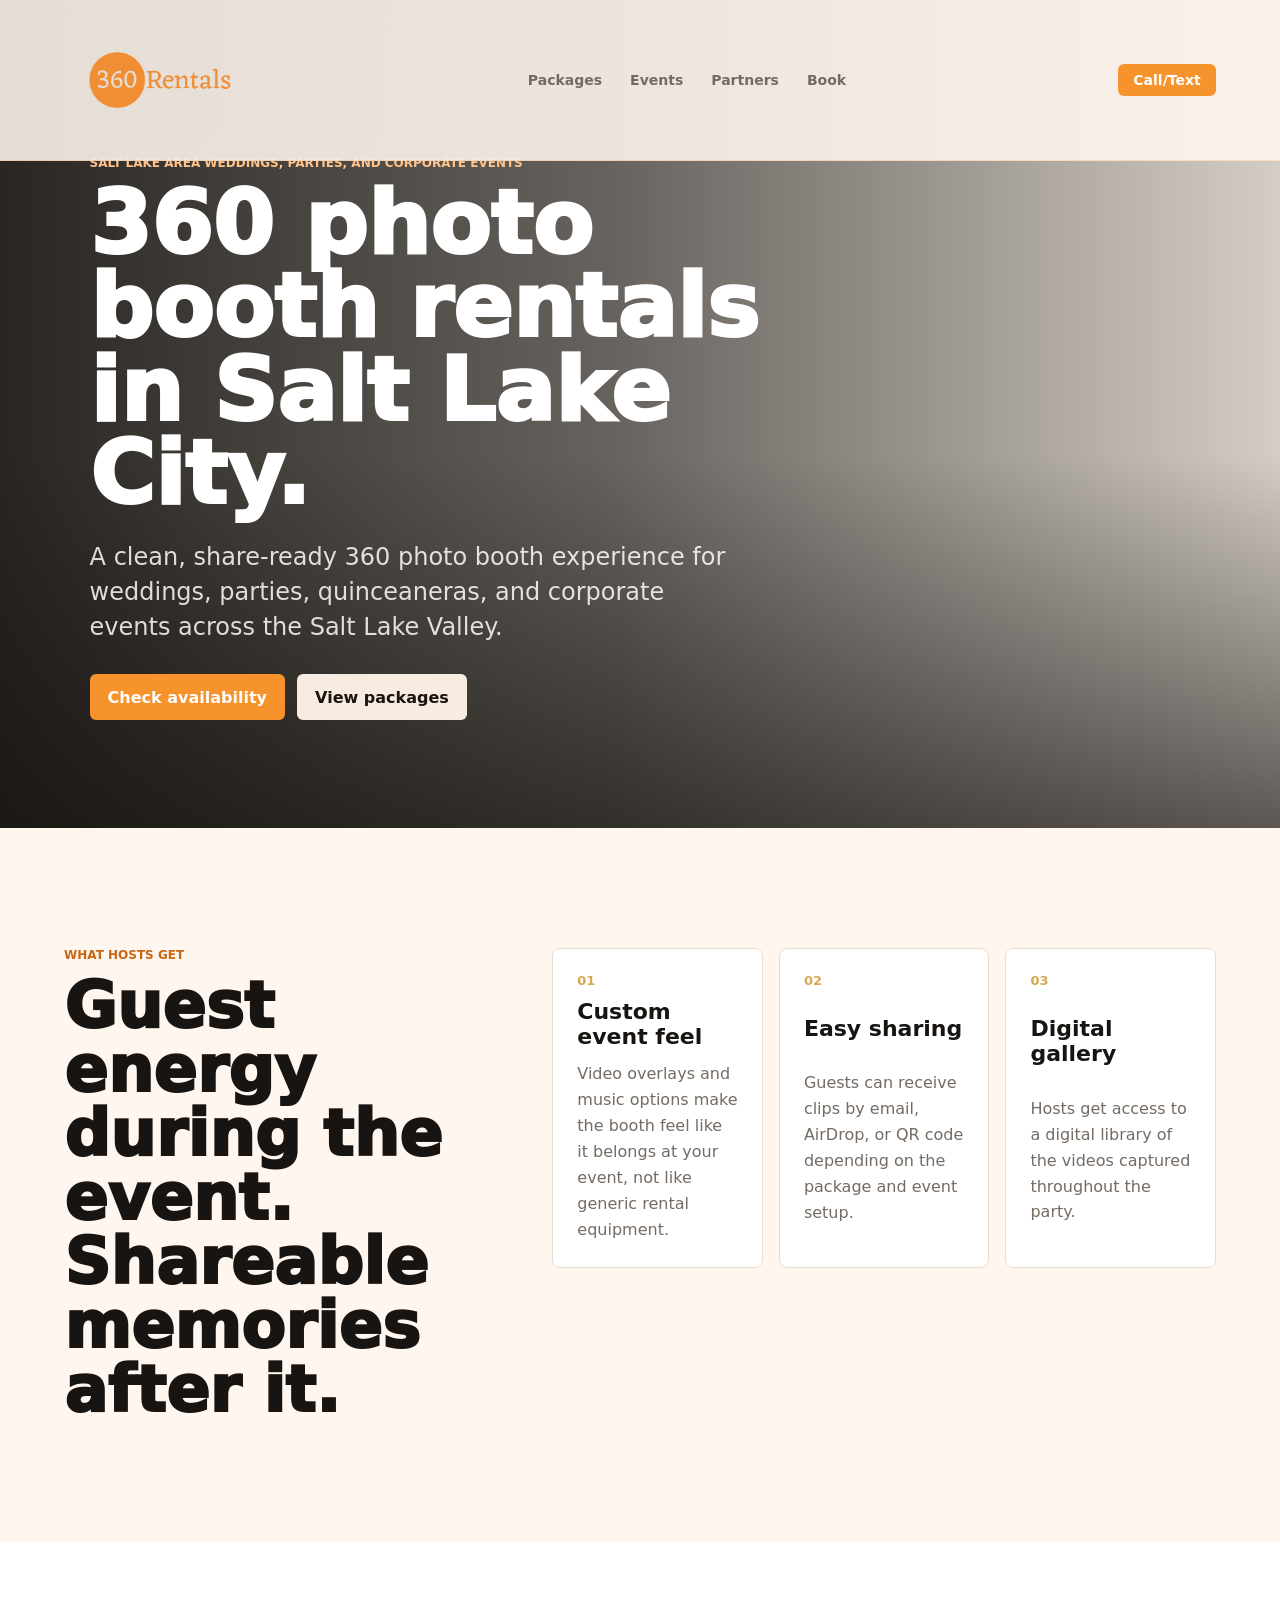
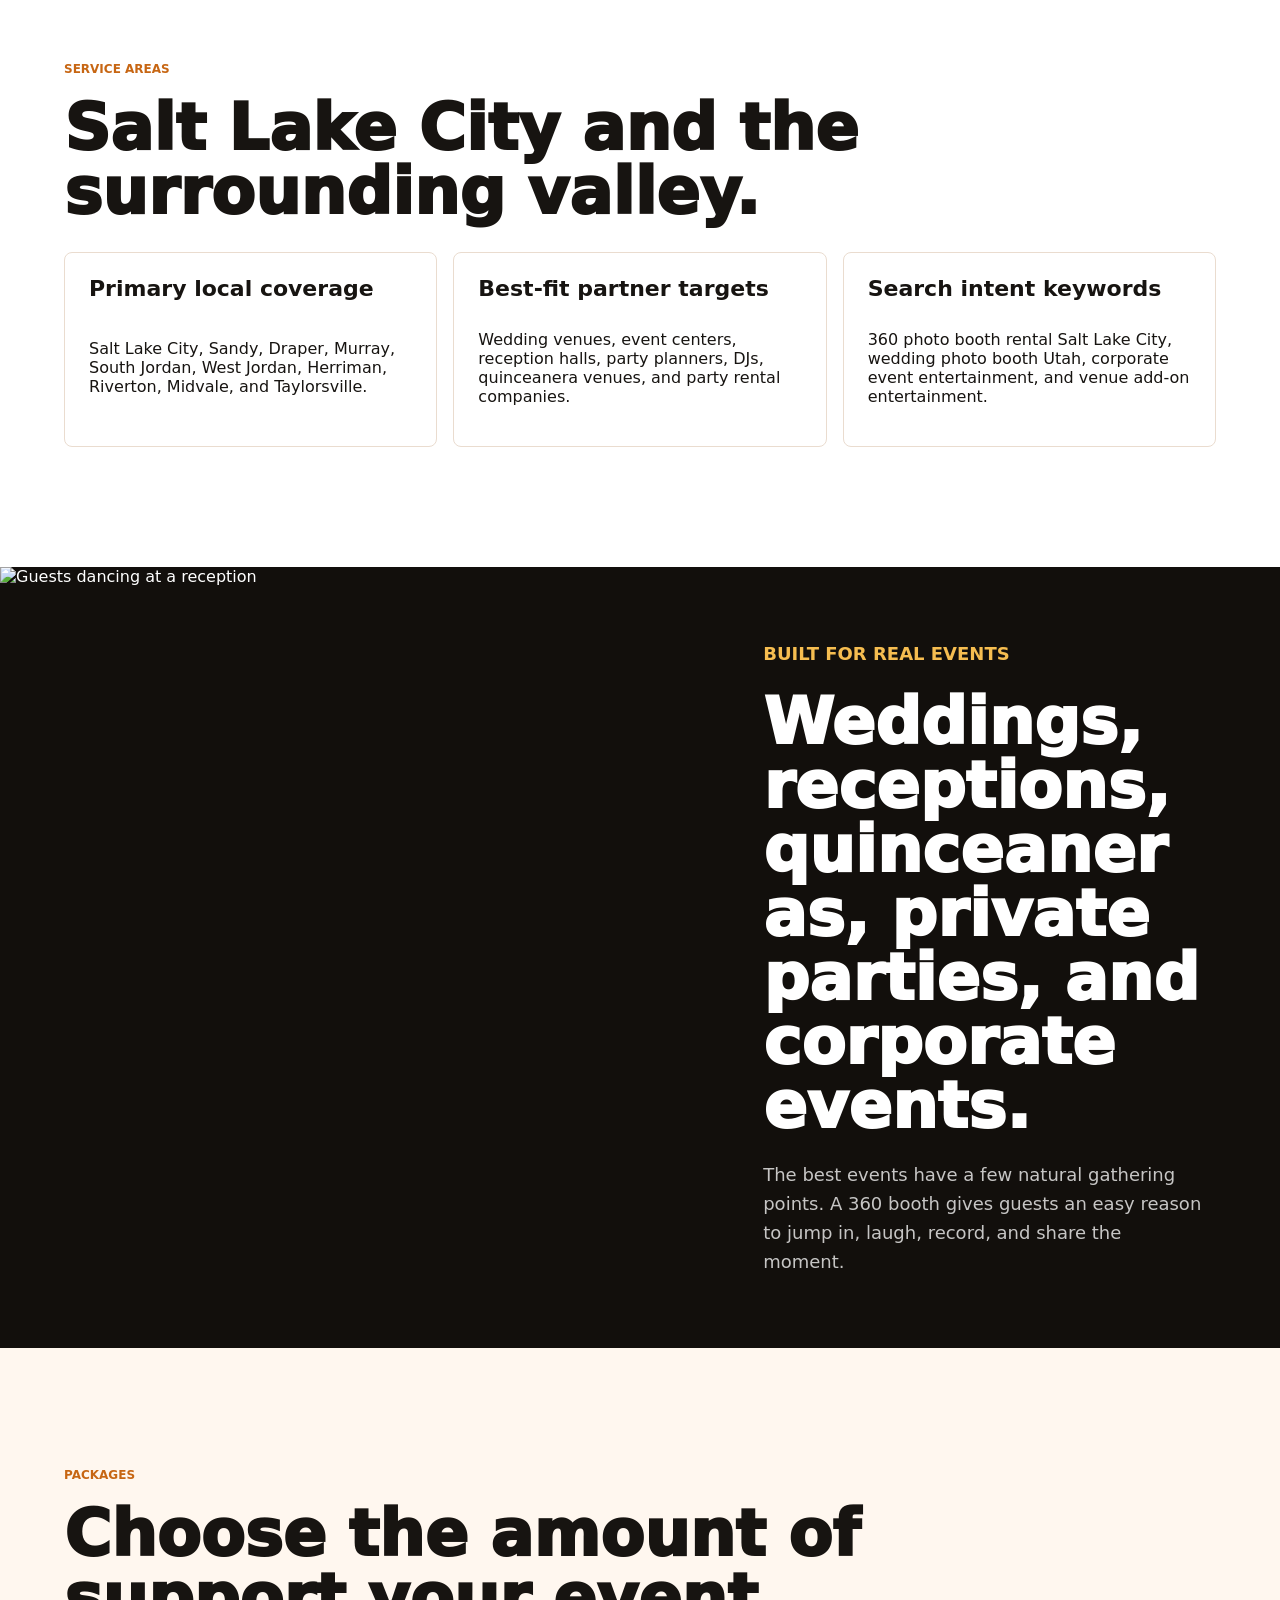
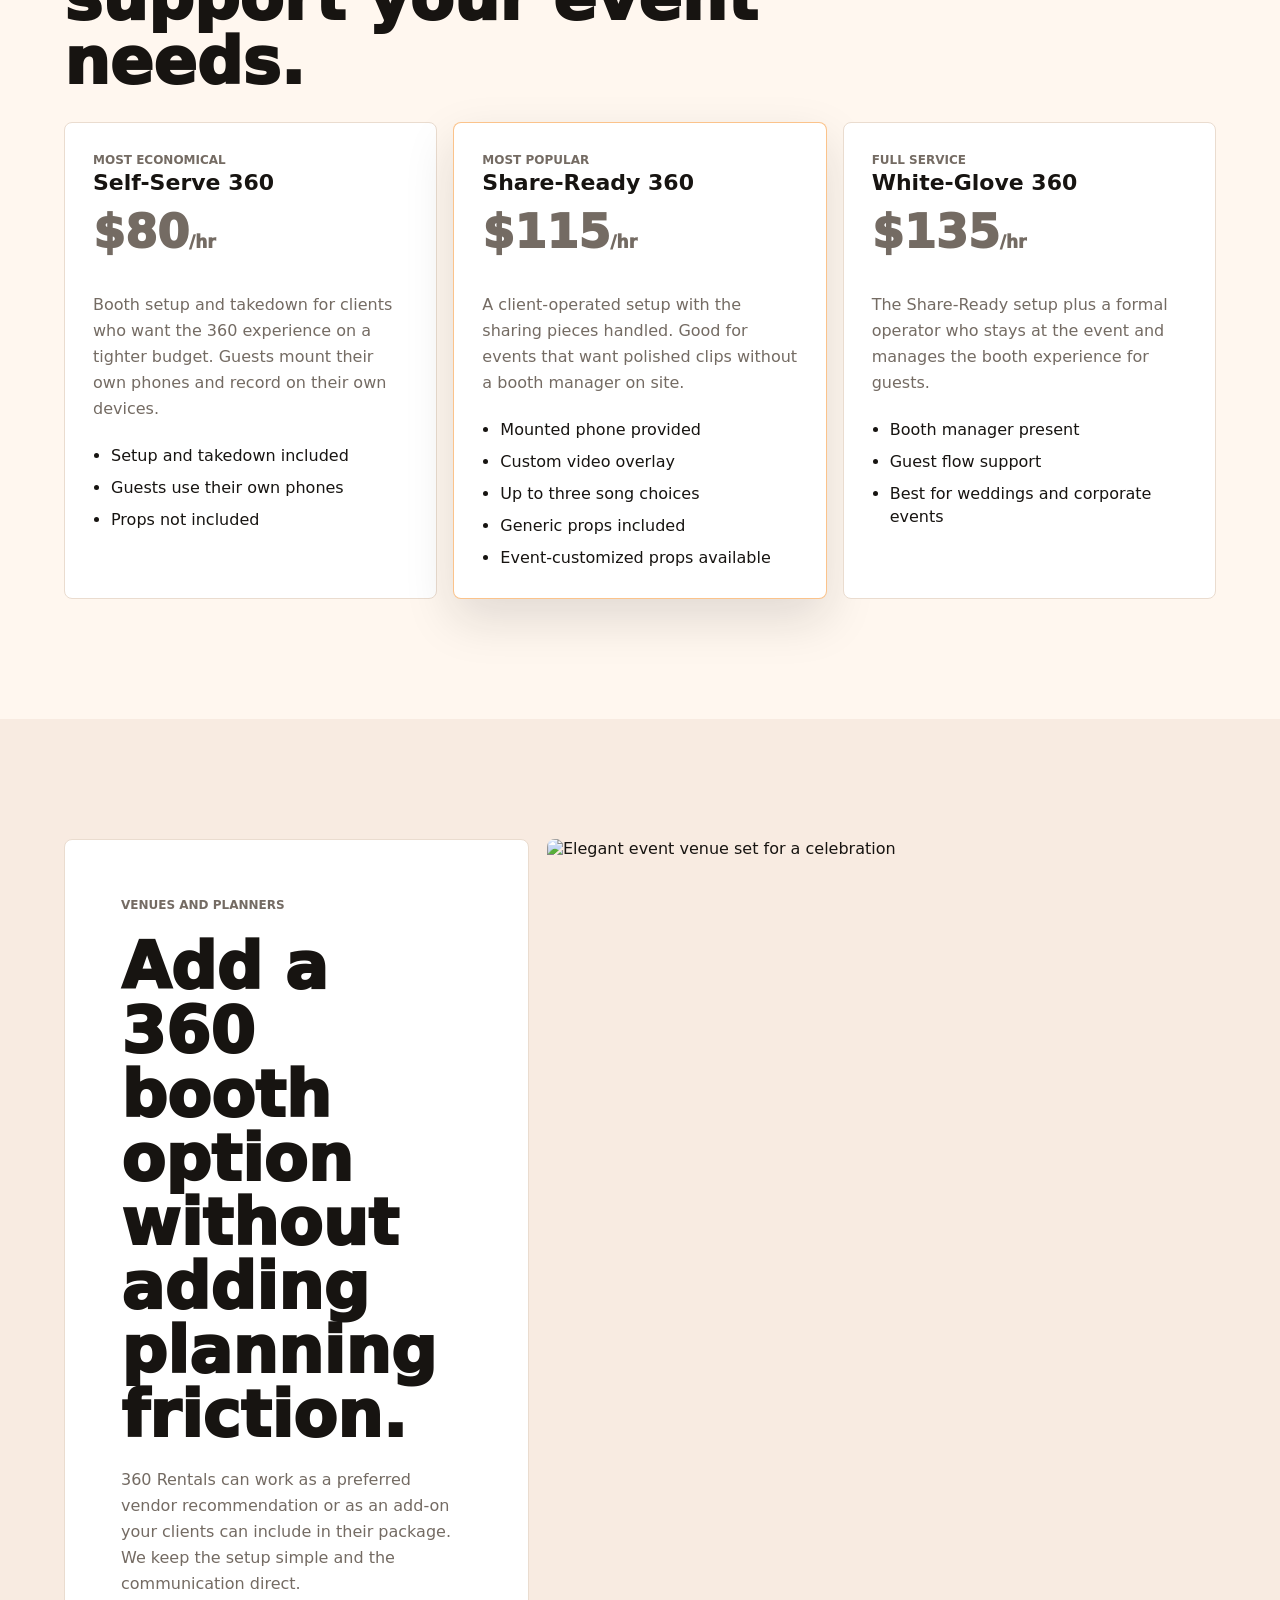
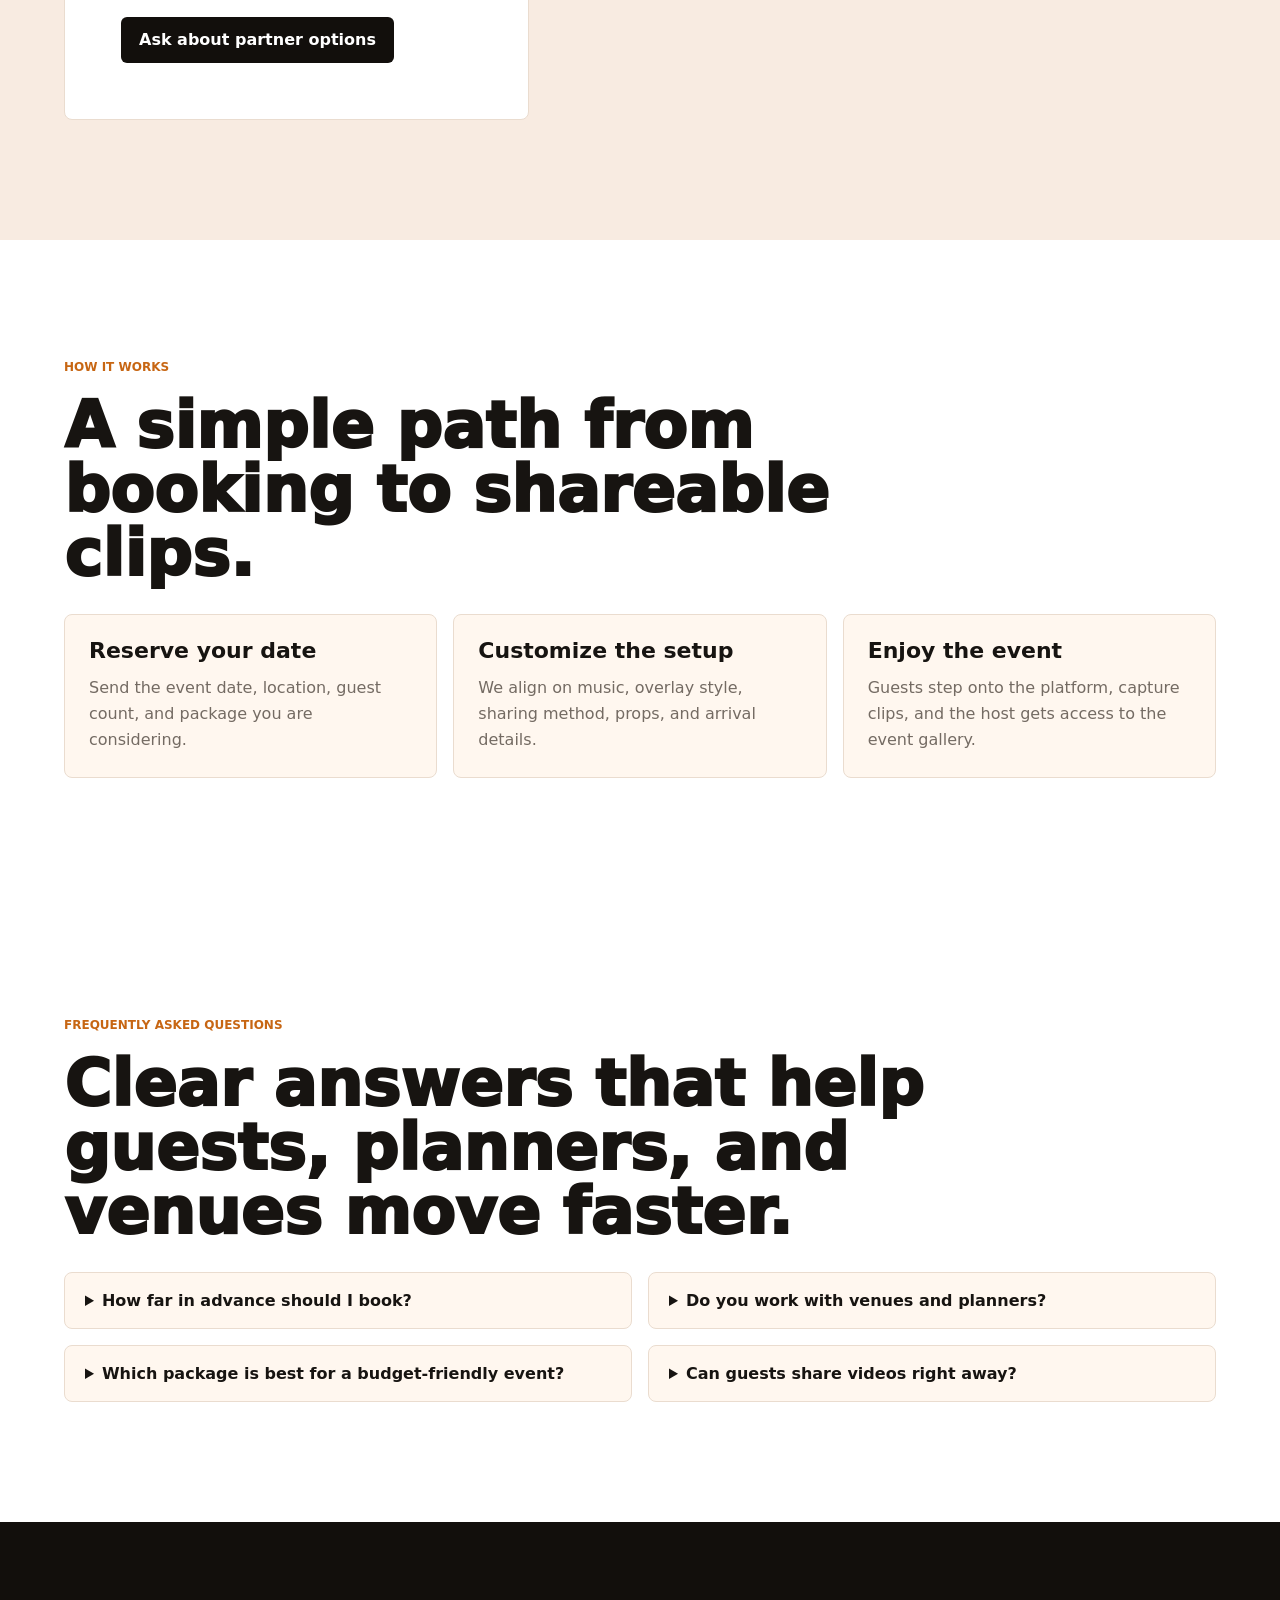
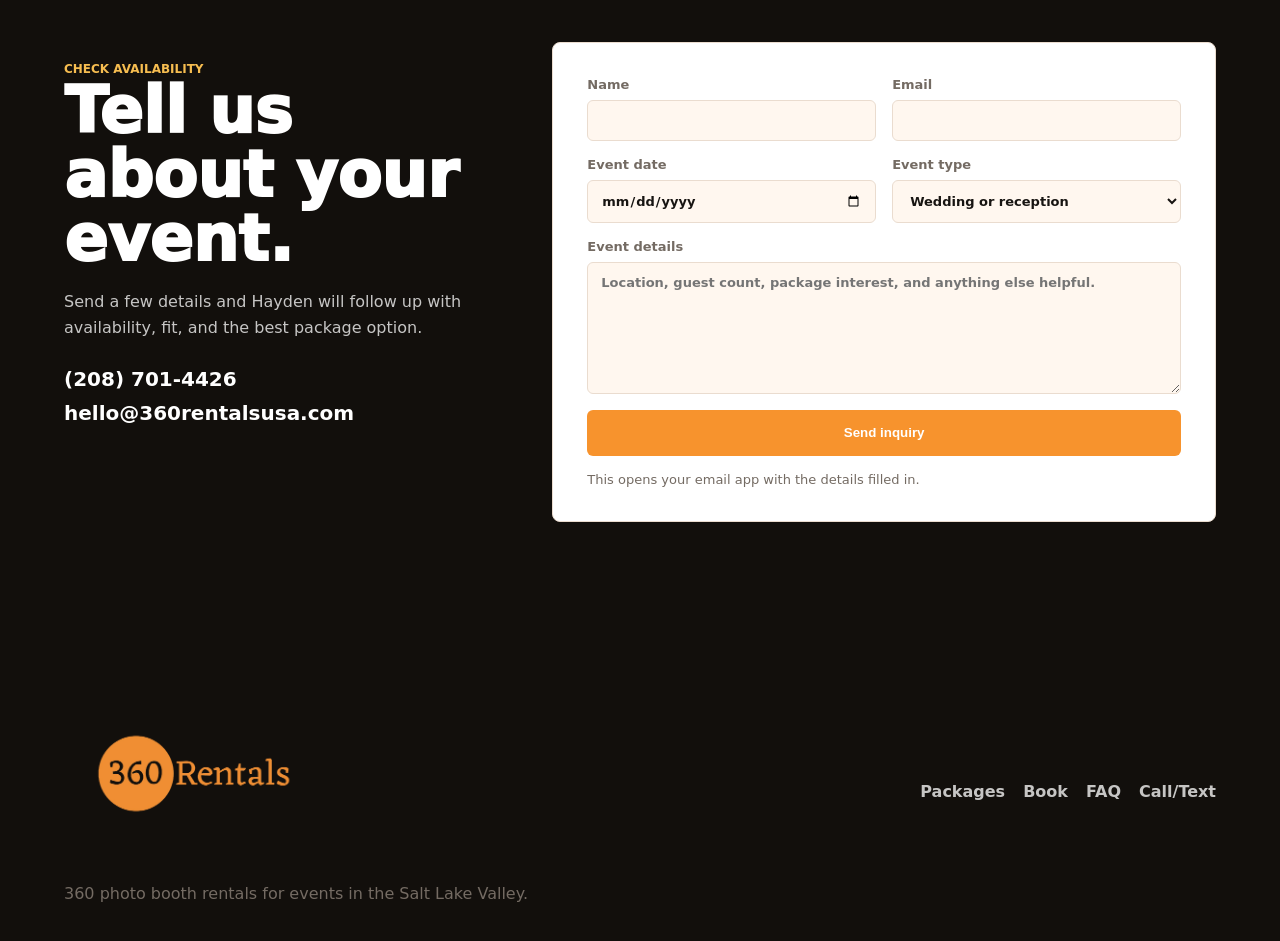
==== index.html @ 325c0de5 "Apply SEO enhancements to 360 Rentals site" ====
<!doctype html>
<html lang="en">
  <head>
    <meta charset="utf-8" />
    <meta name="viewport" content="width=device-width, initial-scale=1" />
    <title>360 Rentals | 360 Photo Booth Rentals in Salt Lake City, UT</title>
    <meta
      name="description"
      content="360 Rentals provides 360 photo booth rentals in Salt Lake City, Sandy, Draper, Murray, and the Salt Lake Valley for weddings, parties, quinceaneras, and corporate events."
    />
    <meta name="author" content="360 Rentals" />
    <meta name="theme-color" content="#f7932d" />
    <link rel="icon" href="assets/logo-transparent.png" />
    <meta property="og:title" content="360 Rentals | 360 Photo Booth Rentals in Salt Lake City, UT" />
    <meta
      property="og:description"
      content="Share-ready 360 photo booth experiences for weddings, parties, corporate events, venues, and planners across the Salt Lake Valley."
    />
    <meta property="og:type" content="website" />
    <meta property="og:url" content="https://www.360rentalsusa.com/" />
    <meta property="og:image" content="https://www.360rentalsusa.com/assets/logo-background.jpeg" />
    <meta property="og:image:alt" content="360 Rentals logo" />
    <meta name="twitter:card" content="summary_large_image" />
    <meta name="twitter:title" content="360 Rentals | 360 Photo Booth Rentals in Salt Lake City, UT" />
    <meta
      name="twitter:description"
      content="High-quality 360 photo booth rentals for weddings, parties, and corporate events in the Salt Lake Valley."
    />
    <meta name="twitter:image" content="https://www.360rentalsusa.com/assets/logo-background.jpeg" />
    <link rel="canonical" href="https://www.360rentalsusa.com/" />
    <script type="application/ld+json">
      {
        "@context": "https://schema.org",
        "@type": "LocalBusiness",
        "@id": "https://www.360rentalsusa.com/#business",
        "name": "360 Rentals",
        "image": "https://www.360rentalsusa.com/assets/logo-background.jpeg",
        "url": "https://www.360rentalsusa.com/",
        "telephone": "+12087014426",
        "email": "hello@360rentalsusa.com",
        "priceRange": "$80-$135",
        "areaServed": [
          "Salt Lake City, UT",
          "Sandy, UT",
          "Draper, UT",
          "Murray, UT",
          "South Jordan, UT",
          "West Jordan, UT",
          "Herriman, UT",
          "Riverton, UT",
          "Midvale, UT",
          "Taylorsville, UT"
        ],
        "address": {
          "@type": "PostalAddress",
          "addressLocality": "Salt Lake City",
          "addressRegion": "UT",
          "addressCountry": "US"
        },
        "sameAs": [],
        "makesOffer": [
          {
            "@type": "Offer",
            "name": "Self-Serve 360",
            "price": "80",
            "priceCurrency": "USD",
            "description": "Booth setup and takedown with guests using their own phones."
          },
          {
            "@type": "Offer",
            "name": "Share-Ready 360",
            "price": "115",
            "priceCurrency": "USD",
            "description": "Client-operated 360 booth with sharing-friendly setup and generic props."
          },
          {
            "@type": "Offer",
            "name": "White-Glove 360",
            "price": "135",
            "priceCurrency": "USD",
            "description": "Full-service 360 booth with a booth manager present."
          }
        ]
      }
    </script>
    <script type="application/ld+json">
      {
        "@context": "https://schema.org",
        "@type": "FAQPage",
        "mainEntity": [
          {
            "@type": "Question",
            "name": "What areas does 360 Rentals serve?",
            "acceptedAnswer": {
              "@type": "Answer",
              "text": "360 Rentals serves Salt Lake City and the surrounding Salt Lake Valley, including Sandy, Draper, Murray, South Jordan, West Jordan, Herriman, Riverton, Midvale, and Taylorsville."
            }
          },
          {
            "@type": "Question",
            "name": "Do you offer different 360 photo booth packages?",
            "acceptedAnswer": {
              "@type": "Answer",
              "text": "Yes. 360 Rentals offers Self-Serve 360, Share-Ready 360, and White-Glove 360 packages for different support levels and event types."
            }
          },
          {
            "@type": "Question",
            "name": "Can venues and planners partner with 360 Rentals?",
            "acceptedAnswer": {
              "@type": "Answer",
              "text": "Yes. 360 Rentals can be offered as a preferred vendor or as an add-on inside a venue or planner package."
            }
          }
        ]
      }
    </script>
    <link rel="stylesheet" href="styles.css" />
  </head>
  <body>
    <header class="site-header">
      <a class="brand" href="#top" aria-label="360 Rentals home">
        <img class="brand-logo" src="assets/logo-transparent.png" alt="360 Rentals" />
      </a>
      <nav aria-label="Primary navigation">
        <a href="#packages">Packages</a>
        <a href="#events">Events</a>
        <a href="#venues">Partners</a>
        <a href="#book">Book</a>
      </nav>
      <a class="nav-cta" href="tel:+12087014426">Call/Text</a>
    </header>

    <main id="top">
      <section class="hero" aria-label="360 Rentals hero">
        <img
          class="hero-bg"
          src="https://images.unsplash.com/photo-1519741497674-611481863552?auto=format&fit=crop&w=2200&q=85"
          alt="Wedding guests celebrating at an event"
        />
        <div class="hero-overlay"></div>
        <div class="hero-content">
          <p class="eyebrow">Salt Lake area weddings, parties, and corporate events</p>
          <h1>360 photo booth rentals in Salt Lake City.</h1>
          <p class="hero-copy">
            A clean, share-ready 360 photo booth experience for weddings, parties, quinceaneras, and corporate events across the Salt Lake Valley.
          </p>
          <div class="hero-actions">
            <a class="button" href="#book">Check availability</a>
            <a class="button secondary" href="#packages">View packages</a>
          </div>
        </div>
      </section>

      <section class="section intro-section">
        <div class="intro-copy">
          <p class="eyebrow">What hosts get</p>
          <h2>Guest energy during the event. Shareable memories after it.</h2>
        </div>
        <div class="feature-grid">
          <article>
            <span>01</span>
            <h3>Custom event feel</h3>
            <p>Video overlays and music options make the booth feel like it belongs at your event, not like generic rental equipment.</p>
          </article>
          <article>
            <span>02</span>
            <h3>Easy sharing</h3>
            <p>Guests can receive clips by email, AirDrop, or QR code depending on the package and event setup.</p>
          </article>
          <article>
            <span>03</span>
            <h3>Digital gallery</h3>
            <p>Hosts get access to a digital library of the videos captured throughout the party.</p>
          </article>
        </div>
      </section>

      <section class="section seo-section" id="service-areas">
        <div class="section-heading">
          <p class="eyebrow">Service areas</p>
          <h2>Salt Lake City and the surrounding valley.</h2>
        </div>
        <div class="seo-copy-grid">
          <article>
            <h3>Primary local coverage</h3>
            <p>Salt Lake City, Sandy, Draper, Murray, South Jordan, West Jordan, Herriman, Riverton, Midvale, and Taylorsville.</p>
          </article>
          <article>
            <h3>Best-fit partner targets</h3>
            <p>Wedding venues, event centers, reception halls, party planners, DJs, quinceanera venues, and party rental companies.</p>
          </article>
          <article>
            <h3>Search intent keywords</h3>
            <p>360 photo booth rental Salt Lake City, wedding photo booth Utah, corporate event entertainment, and venue add-on entertainment.</p>
          </article>
        </div>
      </section>

      <section class="image-band" id="events">
        <div class="band-image">
          <img
            src="https://images.unsplash.com/photo-1505236858219-8359eb29e329?auto=format&fit=crop&w=1400&q=85"
            alt="Guests dancing at a reception"
          />
        </div>
        <div class="band-copy">
          <p class="eyebrow">Built for real events</p>
          <h2>Weddings, receptions, quinceaneras, private parties, and corporate events.</h2>
          <p>
            The best events have a few natural gathering points. A 360 booth gives guests an easy reason to jump in, laugh, record, and share the moment.
          </p>
        </div>
      </section>

      <section class="section" id="packages">
        <div class="section-heading">
          <p class="eyebrow">Packages</p>
          <h2>Choose the amount of support your event needs.</h2>
        </div>
        <div class="package-grid">
          <article class="package-card">
            <div>
              <p class="package-label">Most economical</p>
              <h3>Self-Serve 360</h3>
              <p class="price">$80<span>/hr</span></p>
            </div>
            <p>
              Booth setup and takedown for clients who want the 360 experience on a tighter budget. Guests mount their own phones and record on their own devices.
            </p>
            <ul>
              <li>Setup and takedown included</li>
              <li>Guests use their own phones</li>
              <li>Props not included</li>
            </ul>
          </article>
          <article class="package-card featured-package">
            <div>
              <p class="package-label">Most popular</p>
              <h3>Share-Ready 360</h3>
              <p class="price">$115<span>/hr</span></p>
            </div>
            <p>
              A client-operated setup with the sharing pieces handled. Good for events that want polished clips without a booth manager on site.
            </p>
            <ul>
              <li>Mounted phone provided</li>
              <li>Custom video overlay</li>
              <li>Up to three song choices</li>
              <li>Generic props included</li>
              <li>Event-customized props available</li>
            </ul>
          </article>
          <article class="package-card">
            <div>
              <p class="package-label">Full service</p>
              <h3>White-Glove 360</h3>
              <p class="price">$135<span>/hr</span></p>
            </div>
            <p>
              The Share-Ready setup plus a formal operator who stays at the event and manages the booth experience for guests.
            </p>
            <ul>
              <li>Booth manager present</li>
              <li>Guest flow support</li>
              <li>Best for weddings and corporate events</li>
            </ul>
          </article>
        </div>
      </section>

      <section class="venue-section" id="venues">
        <div class="venue-copy">
          <p class="eyebrow">Venues and planners</p>
          <h2>Add a 360 booth option without adding planning friction.</h2>
          <p>
            360 Rentals can work as a preferred vendor recommendation or as an add-on your clients can include in their package. We keep the setup simple and the communication direct.
          </p>
          <a class="button secondary" href="#book">Ask about partner options</a>
        </div>
        <div class="venue-photo">
          <img
            src="https://images.unsplash.com/photo-1511795409834-ef04bbd61622?auto=format&fit=crop&w=1400&q=85"
            alt="Elegant event venue set for a celebration"
          />
        </div>
      </section>

      <section class="section process-section">
        <div class="section-heading">
          <p class="eyebrow">How it works</p>
          <h2>A simple path from booking to shareable clips.</h2>
        </div>
        <div class="process-grid">
          <article>
            <h3>Reserve your date</h3>
            <p>Send the event date, location, guest count, and package you are considering.</p>
          </article>
          <article>
            <h3>Customize the setup</h3>
            <p>We align on music, overlay style, sharing method, props, and arrival details.</p>
          </article>
          <article>
            <h3>Enjoy the event</h3>
            <p>Guests step onto the platform, capture clips, and the host gets access to the event gallery.</p>
          </article>
        </div>
      </section>

      <section class="section faq-section" id="faq">
        <div class="section-heading">
          <p class="eyebrow">Frequently asked questions</p>
          <h2>Clear answers that help guests, planners, and venues move faster.</h2>
        </div>
        <div class="faq-grid">
          <details>
            <summary>How far in advance should I book?</summary>
            <p>Popular weekend dates book first, so it helps to reserve as soon as your event date is set.</p>
          </details>
          <details>
            <summary>Do you work with venues and planners?</summary>
            <p>Yes. 360 Rentals can be recommended as a preferred vendor or added into a package as an event feature.</p>
          </details>
          <details>
            <summary>Which package is best for a budget-friendly event?</summary>
            <p>Self-Serve 360 is the most economical option and is built for straightforward booth setup and takedown.</p>
          </details>
          <details>
            <summary>Can guests share videos right away?</summary>
            <p>Share-Ready 360 and White-Glove 360 support easy sharing options such as QR, email, and AirDrop depending on setup.</p>
          </details>
        </div>
      </section>

      <section class="booking-section" id="book">
        <div class="booking-copy">
          <p class="eyebrow">Check availability</p>
          <h2>Tell us about your event.</h2>
          <p>
            Send a few details and Hayden will follow up with availability, fit, and the best package option.
          </p>
          <div class="contact-lines">
            <a href="tel:+12087014426">(208) 701-4426</a>
            <a href="mailto:hello@360rentalsusa.com">hello@360rentalsusa.com</a>
          </div>
        </div>
        <form class="booking-form" id="bookingForm">
          <label>
            Name
            <input name="name" autocomplete="name" required />
          </label>
          <label>
            Email
            <input type="email" name="email" autocomplete="email" required />
          </label>
          <label>
            Event date
            <input type="date" name="date" />
          </label>
          <label>
            Event type
            <select name="eventType">
              <option>Wedding or reception</option>
              <option>Corporate event</option>
              <option>Private party</option>
              <option>Quinceanera</option>
              <option>Venue / planner partnership</option>
            </select>
          </label>
          <label class="full">
            Event details
            <textarea name="details" placeholder="Location, guest count, package interest, and anything else helpful."></textarea>
          </label>
          <button type="submit">Send inquiry</button>
          <p class="form-note">This opens your email app with the details filled in.</p>
        </form>
      </section>
    </main>

    <footer class="site-footer">
      <div>
        <img class="footer-logo" src="assets/logo-transparent.png" alt="360 Rentals" />
        <p>360 photo booth rentals for events in the Salt Lake Valley.</p>
      </div>
      <div class="footer-links">
        <a href="#packages">Packages</a>
        <a href="#book">Book</a>
        <a href="#faq">FAQ</a>
        <a href="tel:+12087014426">Call/Text</a>
      </div>
    </footer>

    <script src="script.js"></script>
  </body>
</html>
---- styles.css ----
:root {
  --ink: #171411;
  --muted: #746b63;
  --line: #eadccf;
  --paper: #fff7ef;
  --white: #ffffff;
  --charcoal: #120f0c;
  --cream: #f8ebe1;
  --orange: #f7932d;
  --orange-dark: #c76613;
  --gold: #d7a955;
  --shadow: 0 20px 50px rgba(20, 24, 23, 0.13);
}

* {
  box-sizing: border-box;
}

html {
  scroll-behavior: smooth;
}

body {
  margin: 0;
  color: var(--ink);
  background: var(--paper);
  font-family:
    Inter, ui-sans-serif, system-ui, -apple-system, BlinkMacSystemFont, "Segoe UI", sans-serif;
}

body,
button,
input,
select,
textarea {
  letter-spacing: 0;
}

a {
  color: inherit;
  text-decoration: none;
}

img {
  display: block;
  width: 100%;
  height: 100%;
  object-fit: cover;
}

.site-header {
  position: fixed;
  z-index: 20;
  top: 0;
  left: 0;
  right: 0;
  display: flex;
  align-items: center;
  justify-content: space-between;
  gap: 24px;
  min-height: 58px;
  padding: 8px clamp(18px, 5vw, 64px);
  color: var(--ink);
  background: rgba(255, 247, 239, 0.88);
  border-bottom: 1px solid rgba(247, 147, 45, 0.22);
  backdrop-filter: blur(14px);
}

.brand {
  display: inline-flex;
  align-items: center;
  width: clamp(132px, 15vw, 192px);
  min-width: 126px;
}

.brand-logo {
  width: 100%;
  height: auto;
  object-fit: contain;
}

nav {
  display: flex;
  align-items: center;
  justify-content: center;
  gap: clamp(12px, 3vw, 28px);
  color: var(--muted);
  font-size: 14px;
  font-weight: 700;
}

nav a:hover {
  color: var(--orange-dark);
}

.nav-cta {
  min-width: 98px;
  padding: 8px 12px;
  border-radius: 6px;
  color: var(--white);
  background: var(--orange);
  text-align: center;
  font-size: 14px;
  font-weight: 800;
}

.hero {
  position: relative;
  min-height: 92vh;
  overflow: hidden;
  color: var(--white);
}

.hero img {
  width: auto;
}

.hero-bg {
  position: absolute;
  inset: 0;
  width: 100%;
  height: 100%;
  object-fit: cover;
}

.hero-overlay {
  position: absolute;
  inset: 0;
  background:
    linear-gradient(90deg, rgba(18, 15, 12, 0.9) 0%, rgba(18, 15, 12, 0.64) 48%, rgba(18, 15, 12, 0.18) 100%),
    linear-gradient(0deg, rgba(18, 15, 12, 0.62) 0%, rgba(18, 15, 12, 0) 45%);
}

.hero-content {
  position: relative;
  z-index: 2;
  display: grid;
  align-content: center;
  min-height: 92vh;
  width: min(760px, calc(100% - 36px));
  padding: 120px 0 72px clamp(18px, 7vw, 92px);
}

.eyebrow {
  margin: 0 0 12px;
  color: var(--orange-dark);
  font-size: 12px;
  font-weight: 900;
  text-transform: uppercase;
}

.hero .eyebrow {
  color: #ffc28a;
}

h1,
h2,
h3,
p {
  overflow-wrap: anywhere;
}

h1 {
  margin: 0;
  max-width: 820px;
  font-size: clamp(48px, 7vw, 88px);
  line-height: 0.95;
  font-weight: 950;
}

h2 {
  margin: 0;
  font-size: clamp(34px, 5vw, 64px);
  line-height: 1;
  font-weight: 920;
}

h3 {
  margin: 0;
  font-size: 22px;
  line-height: 1.12;
}

.hero-copy {
  max-width: 650px;
  margin: 24px 0 0;
  color: rgba(255, 255, 255, 0.84);
  font-size: clamp(18px, 2vw, 24px);
  line-height: 1.45;
}

.hero-actions,
.actions {
  display: flex;
  flex-wrap: wrap;
  gap: 12px;
  margin-top: 30px;
}

.button,
button {
  display: inline-flex;
  align-items: center;
  justify-content: center;
  min-height: 46px;
  border: 0;
  border-radius: 6px;
  padding: 12px 18px;
  color: var(--white);
  background: var(--orange);
  font-weight: 850;
  cursor: pointer;
}

.button.secondary {
  color: var(--ink);
  background: var(--cream);
}

.section,
.booking-section,
.venue-section {
  padding: clamp(64px, 10vw, 120px) clamp(18px, 5vw, 64px);
}

.intro-section {
  display: grid;
  grid-template-columns: minmax(260px, 0.78fr) minmax(0, 1.22fr);
  gap: clamp(28px, 5vw, 64px);
  align-items: start;
}

.seo-section,
.faq-section {
  background: var(--white);
}

.intro-copy h2,
.section-heading h2 {
  max-width: 870px;
}

.feature-grid,
.package-grid,
.process-grid,
.seo-copy-grid,
.faq-grid {
  display: grid;
  grid-template-columns: repeat(3, minmax(0, 1fr));
  gap: 16px;
}

.feature-grid article,
.package-card,
.process-grid article,
.seo-copy-grid article,
.booking-form,
.venue-copy {
  border: 1px solid var(--line);
  border-radius: 8px;
  background: var(--white);
}

.feature-grid article,
.process-grid article,
.seo-copy-grid article {
  display: grid;
  gap: 12px;
  padding: 24px;
}

.feature-grid span {
  color: var(--gold);
  font-size: 13px;
  font-weight: 900;
}

.feature-grid p,
.process-grid p,
.package-card p,
.band-copy p,
.venue-copy p,
.booking-copy p,
.site-footer p {
  margin: 0;
  color: var(--muted);
  line-height: 1.62;
}

.image-band {
  display: grid;
  grid-template-columns: minmax(0, 1.08fr) minmax(320px, 0.92fr);
  min-height: 640px;
  background: var(--charcoal);
  color: var(--white);
}

.band-copy {
  display: grid;
  align-content: center;
  gap: 22px;
  padding: clamp(40px, 6vw, 72px);
}

.band-copy .eyebrow {
  color: #f6bd50;
}

.band-copy p {
  color: rgba(255, 255, 255, 0.76);
  font-size: 18px;
}

.section-heading {
  display: grid;
  gap: 8px;
  margin-bottom: 28px;
}

.package-card {
  display: grid;
  align-content: start;
  gap: 22px;
  padding: 28px;
  min-height: 100%;
}

.featured-package {
  border-color: rgba(247, 147, 45, 0.55);
  box-shadow: var(--shadow);
}

.package-label {
  margin: 0 0 10px;
  color: var(--orange-dark);
  font-size: 12px;
  font-weight: 900;
  text-transform: uppercase;
}

.price {
  margin: 18px 0 0;
  color: var(--orange-dark);
  font-size: 46px;
  line-height: 1;
  font-weight: 950;
}

.price span {
  color: var(--muted);
  font-size: 17px;
}

ul {
  display: grid;
  gap: 9px;
  margin: 0;
  padding-left: 18px;
  color: var(--ink);
  line-height: 1.45;
}

.venue-section {
  display: grid;
  grid-template-columns: minmax(320px, 0.82fr) minmax(0, 1.18fr);
  gap: 18px;
  align-items: stretch;
  background: var(--cream);
}

.venue-copy {
  display: grid;
  align-content: center;
  gap: 20px;
  padding: clamp(28px, 5vw, 56px);
}

.venue-copy .button {
  width: fit-content;
  color: var(--white);
  background: var(--charcoal);
}

.venue-photo {
  min-height: 460px;
  border-radius: 8px;
  overflow: hidden;
}

.process-section {
  background: var(--white);
}

.process-grid article {
  background: var(--paper);
}

.booking-section {
  display: grid;
  grid-template-columns: minmax(280px, 0.78fr) minmax(0, 1.22fr);
  gap: clamp(24px, 5vw, 64px);
  align-items: start;
  background: var(--charcoal);
  color: var(--white);
}

.booking-copy {
  position: sticky;
  top: 96px;
}

.booking-copy .eyebrow {
  color: #f6bd50;
}

.booking-copy p {
  margin-top: 18px;
  color: rgba(255, 255, 255, 0.76);
}

.contact-lines {
  display: grid;
  gap: 10px;
  margin-top: 26px;
  font-size: 20px;
  font-weight: 850;
}

.booking-form {
  display: grid;
  grid-template-columns: repeat(2, minmax(0, 1fr));
  gap: 16px;
  padding: clamp(22px, 4vw, 34px);
  color: var(--ink);
}

.booking-form label {
  display: grid;
  gap: 8px;
  color: var(--muted);
  font-size: 13px;
  font-weight: 850;
}

.booking-form .full,
.booking-form button,
.form-note {
  grid-column: 1 / -1;
}

input,
select,
textarea {
  width: 100%;
  border: 1px solid var(--line);
  border-radius: 6px;
  padding: 12px 13px;
  color: var(--ink);
  background: var(--paper);
  font: inherit;
}

textarea {
  min-height: 132px;
  resize: vertical;
}

.form-note {
  margin: 0;
  color: var(--muted);
  font-size: 13px;
}

.site-footer {
  display: flex;
  align-items: center;
  justify-content: space-between;
  gap: 24px;
  padding: 34px clamp(18px, 5vw, 64px);
  background: var(--charcoal);
  color: var(--white);
}

.faq-grid {
  grid-template-columns: repeat(2, minmax(0, 1fr));
}

.faq-grid details {
  padding: 18px 20px;
  border: 1px solid var(--line);
  border-radius: 8px;
  background: var(--paper);
}

.faq-grid summary {
  cursor: pointer;
  font-weight: 850;
}

.faq-grid p {
  margin: 12px 0 0;
  color: var(--muted);
  line-height: 1.6;
}

.footer-logo {
  width: min(260px, 72vw);
  height: auto;
  margin-bottom: 10px;
  object-fit: contain;
}

.footer-links {
  display: flex;
  flex-wrap: wrap;
  gap: 18px;
  color: rgba(255, 255, 255, 0.76);
  font-weight: 750;
}

@media (max-width: 920px) {
  .site-header {
    position: absolute;
    align-items: flex-start;
  }

  nav {
    display: none;
  }

  .nav-cta {
    min-width: 84px;
  }

  .hero,
  .hero-content {
    min-height: 820px;
  }

  .hero-content {
    padding-left: 18px;
    padding-right: 18px;
  }

  .intro-section,
  .image-band,
  .venue-section,
  .booking-section {
    grid-template-columns: 1fr;
  }

  .feature-grid,
  .package-grid,
  .process-grid,
  .seo-copy-grid,
  .faq-grid,
  .booking-form {
    grid-template-columns: 1fr;
  }

  .band-image,
  .venue-photo {
    min-height: 360px;
  }

  .booking-copy {
    position: static;
  }

  .site-footer {
    align-items: flex-start;
    flex-direction: column;
  }
}

@media (max-width: 520px) {
  .site-header {
    padding: 14px;
  }

  .brand {
    width: 126px;
    min-width: 0;
  }

  .hero,
  .hero-content {
    min-height: 760px;
  }

  h1 {
    font-size: 58px;
  }

  .hero-actions {
    display: grid;
  }

  .button,
  button {
    width: 100%;
  }
}
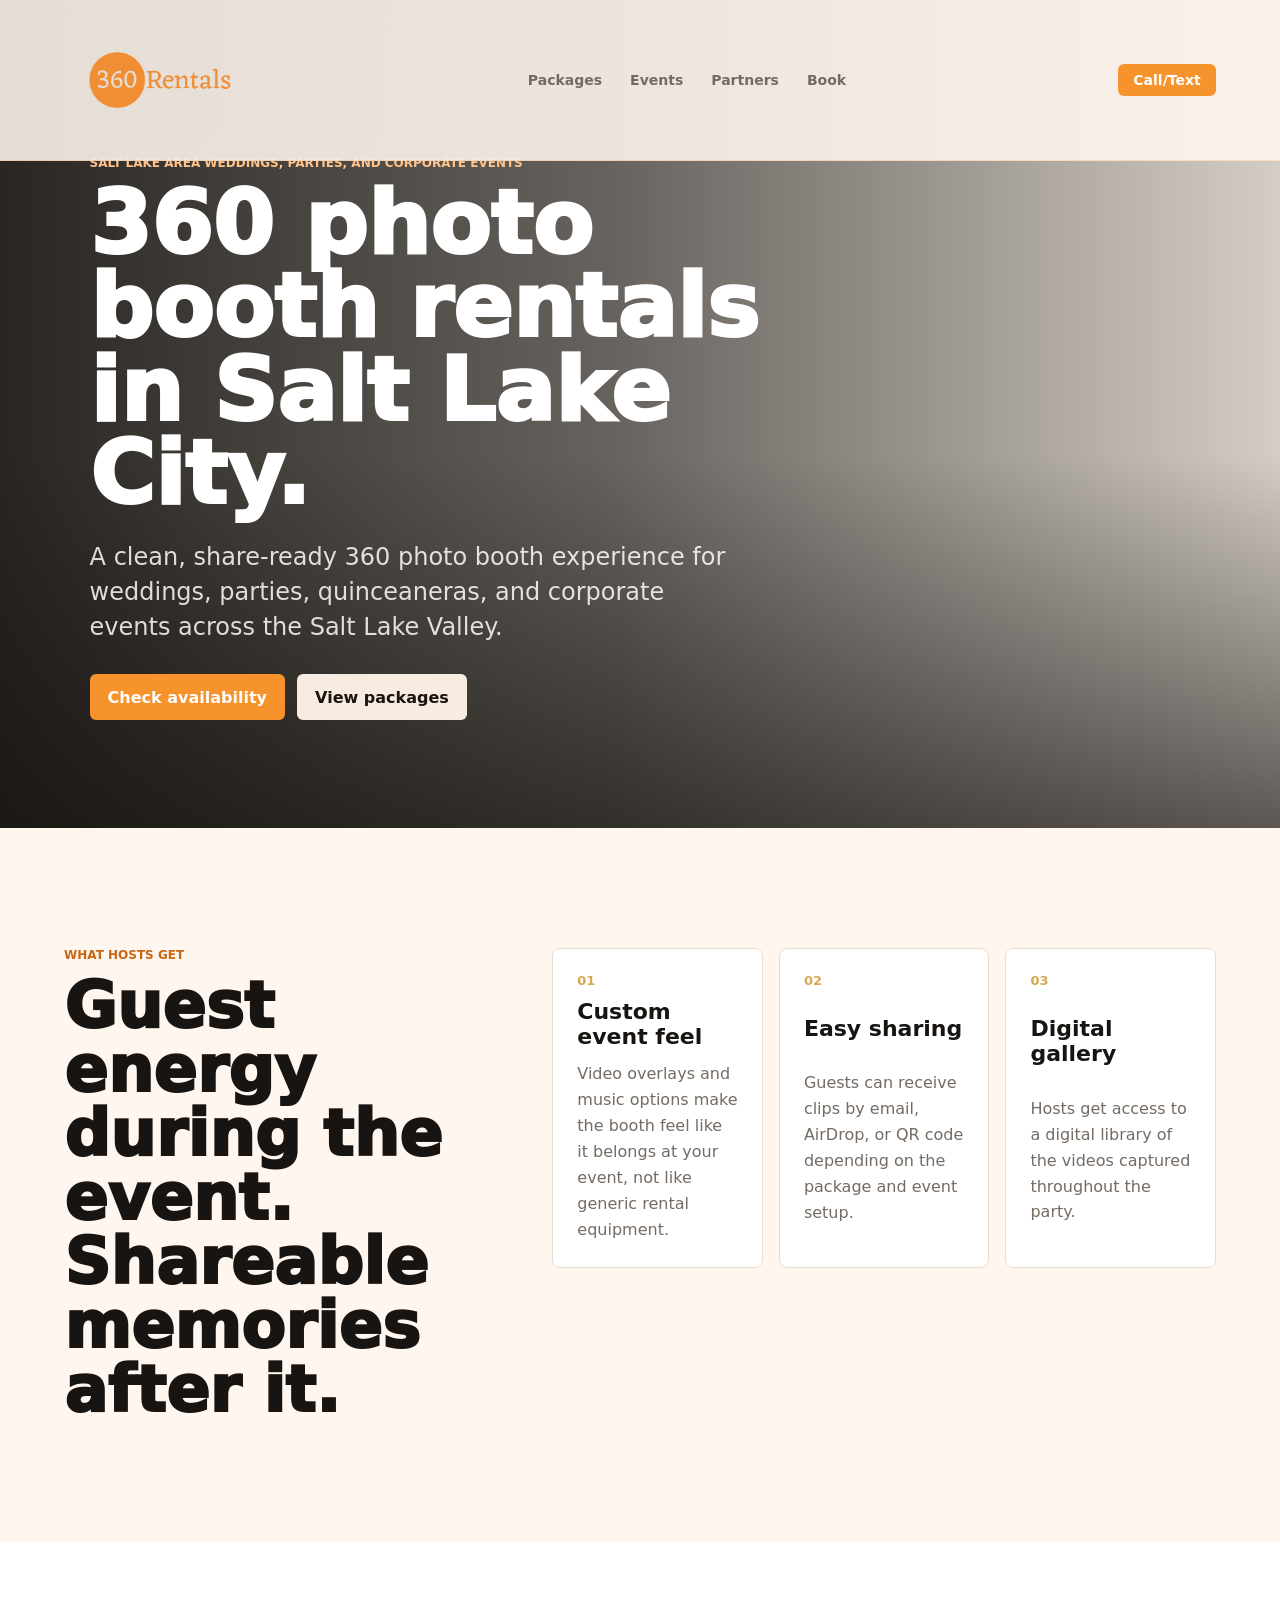
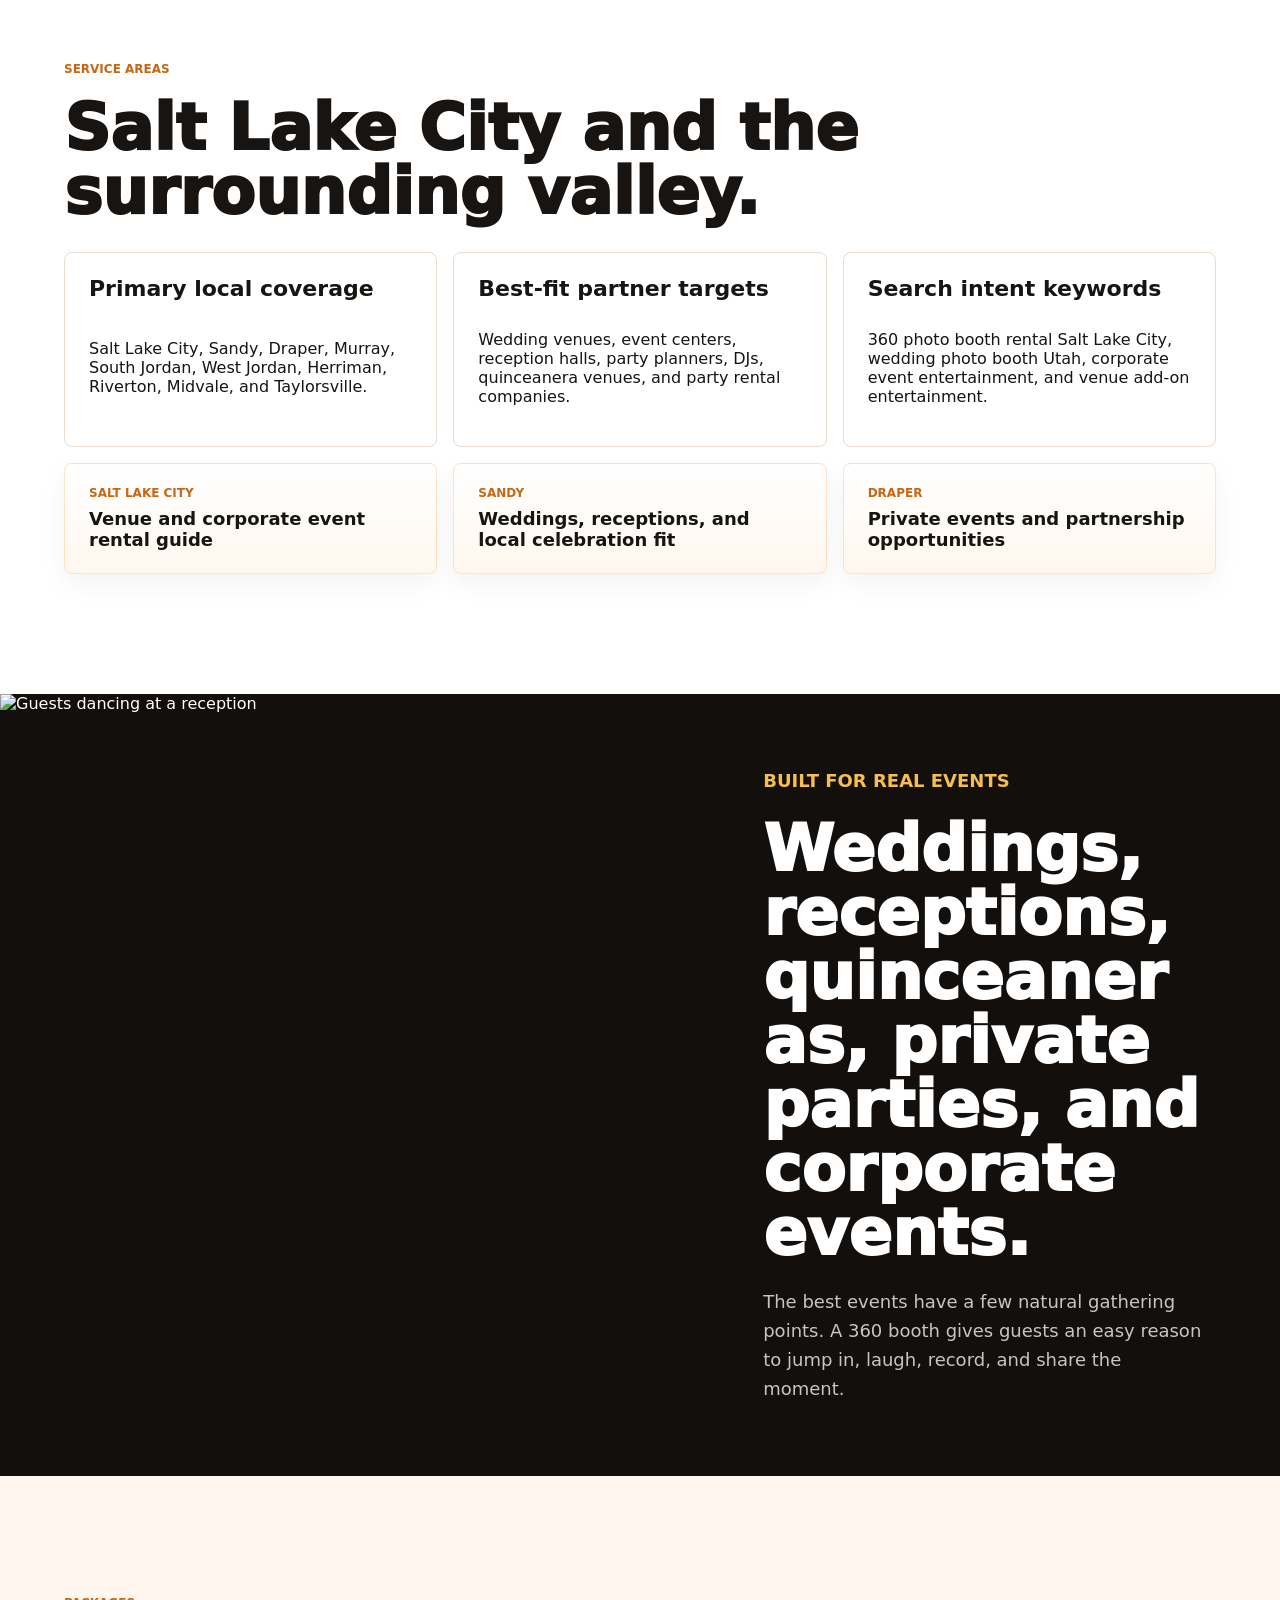
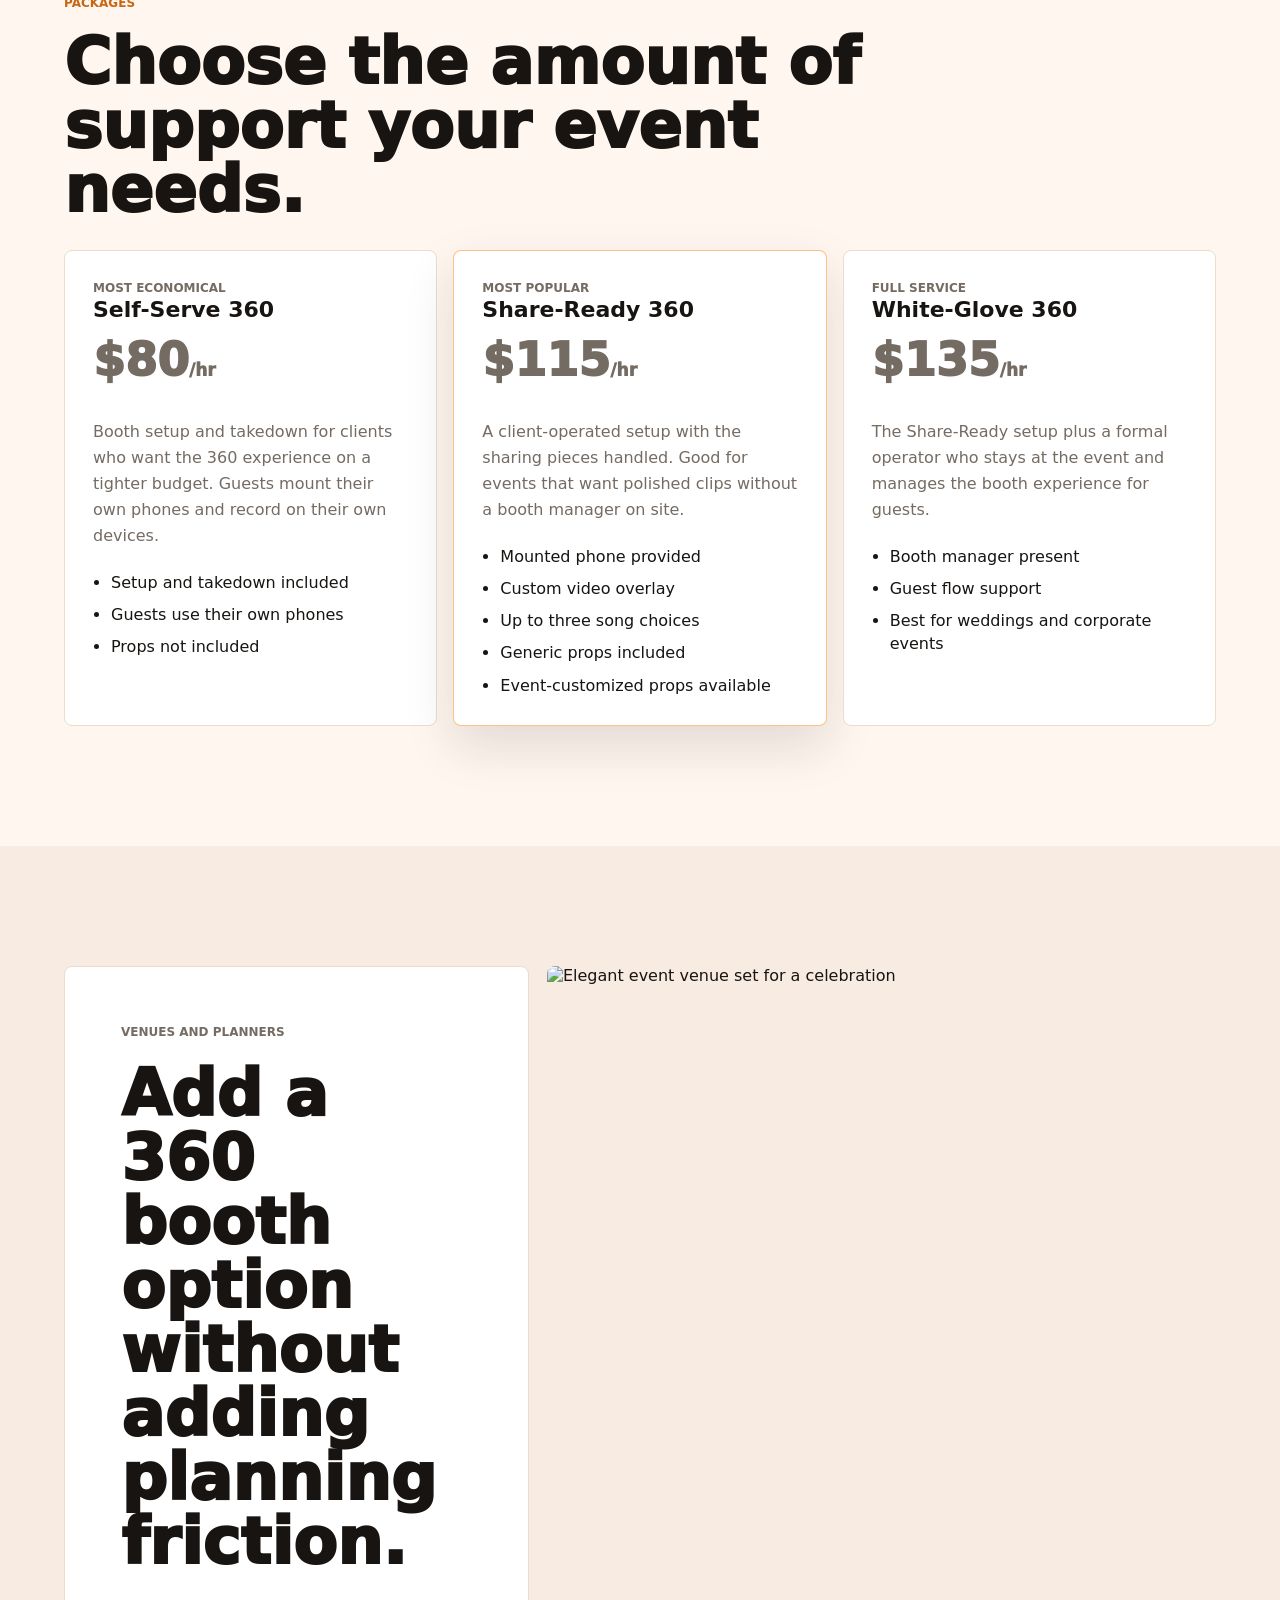
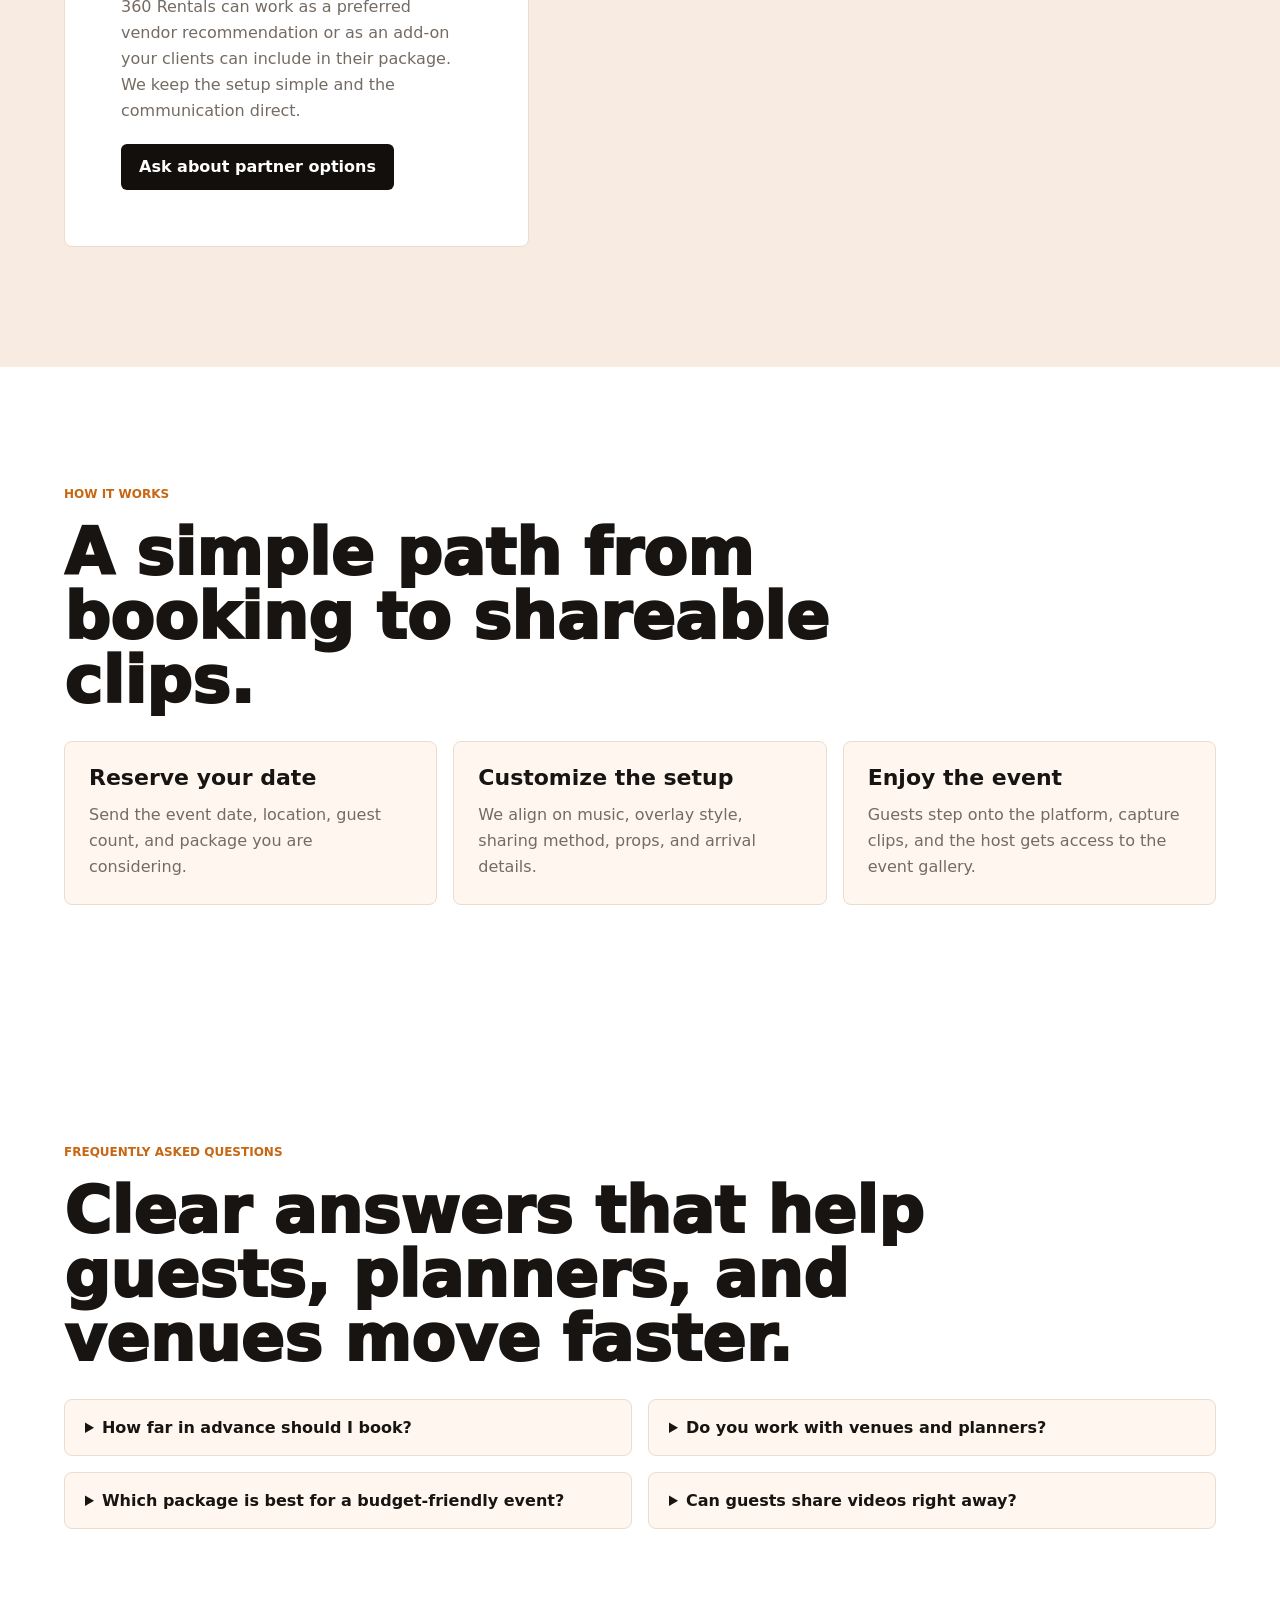
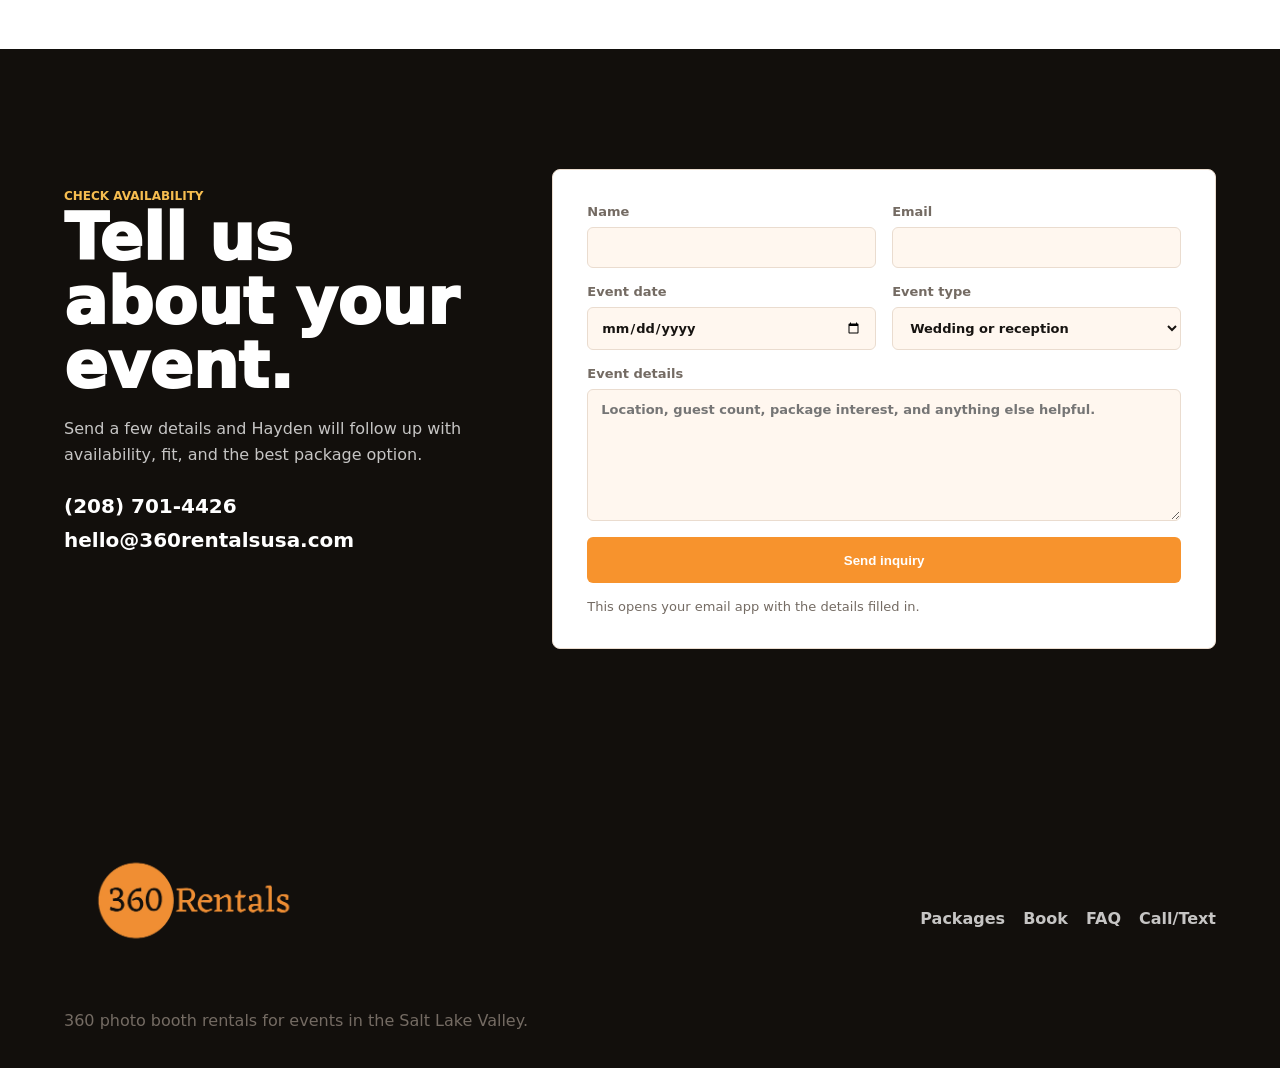
==== commit 0367e200: "Add local SEO landing pages" ====
--- a/index.html
+++ b/index.html
@@ -195,6 +195,20 @@
             <p>360 photo booth rental Salt Lake City, wedding photo booth Utah, corporate event entertainment, and venue add-on entertainment.</p>
           </article>
         </div>
+        <div class="location-links" aria-label="Location landing pages">
+          <a class="location-card" href="/salt-lake-city/">
+            <span>Salt Lake City</span>
+            <strong>Venue and corporate event rental guide</strong>
+          </a>
+          <a class="location-card" href="/sandy/">
+            <span>Sandy</span>
+            <strong>Weddings, receptions, and local celebration fit</strong>
+          </a>
+          <a class="location-card" href="/draper/">
+            <span>Draper</span>
+            <strong>Private events and partnership opportunities</strong>
+          </a>
+        </div>
       </section>
 
       <section class="image-band" id="events">
--- a/styles.css
+++ b/styles.css
@@ -269,6 +269,36 @@
   padding: 24px;
 }
 
+.location-links {
+  display: grid;
+  grid-template-columns: repeat(3, minmax(0, 1fr));
+  gap: 16px;
+  margin-top: 16px;
+}
+
+.location-card {
+  display: grid;
+  gap: 8px;
+  padding: 22px 24px;
+  border: 1px solid rgba(247, 147, 45, 0.24);
+  border-radius: 8px;
+  background: linear-gradient(180deg, rgba(255, 255, 255, 1) 0%, rgba(255, 247, 239, 1) 100%);
+  box-shadow: 0 10px 26px rgba(20, 24, 23, 0.05);
+}
+
+.location-card span {
+  color: var(--orange-dark);
+  font-size: 12px;
+  font-weight: 900;
+  text-transform: uppercase;
+}
+
+.location-card strong {
+  color: var(--ink);
+  font-size: 18px;
+  line-height: 1.2;
+}
+
 .feature-grid span {
   color: var(--gold);
   font-size: 13px;
@@ -553,6 +583,7 @@
   .package-grid,
   .process-grid,
   .seo-copy-grid,
+  .location-links,
   .faq-grid,
   .booking-form {
     grid-template-columns: 1fr;
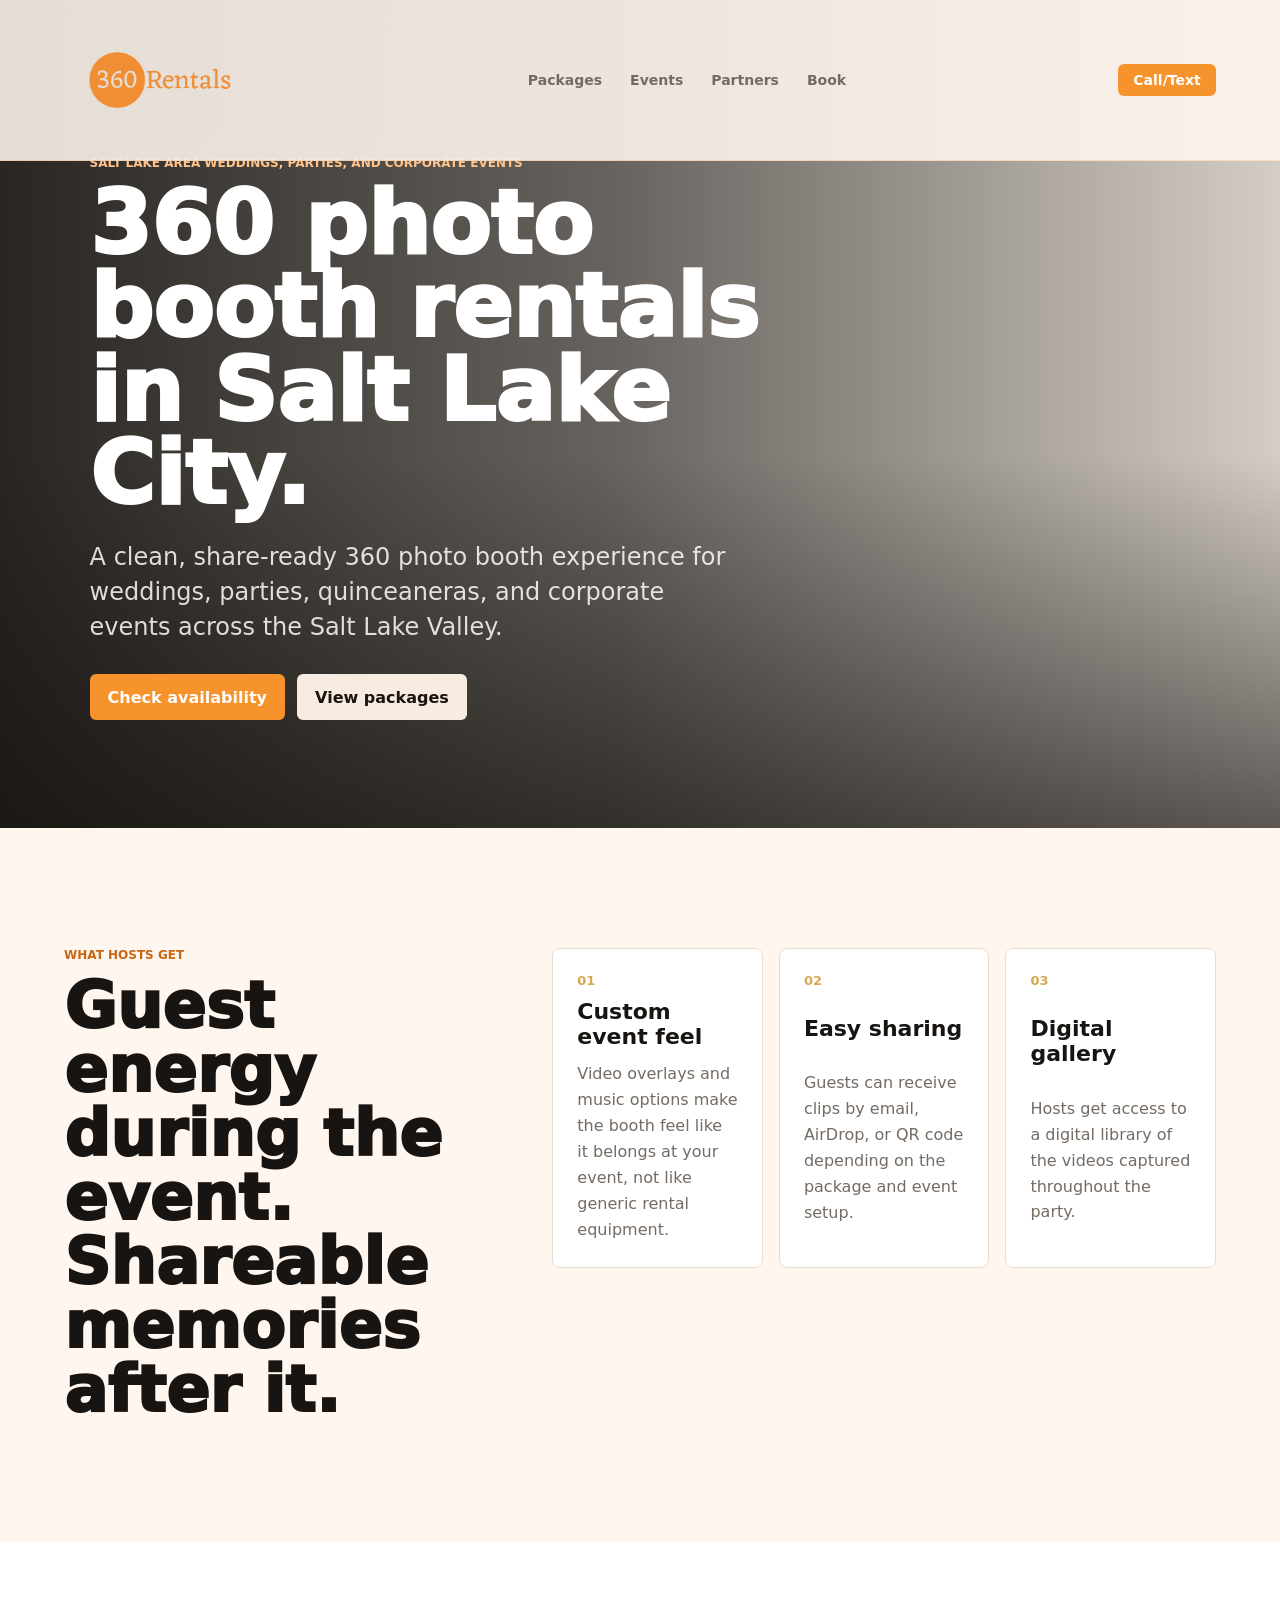
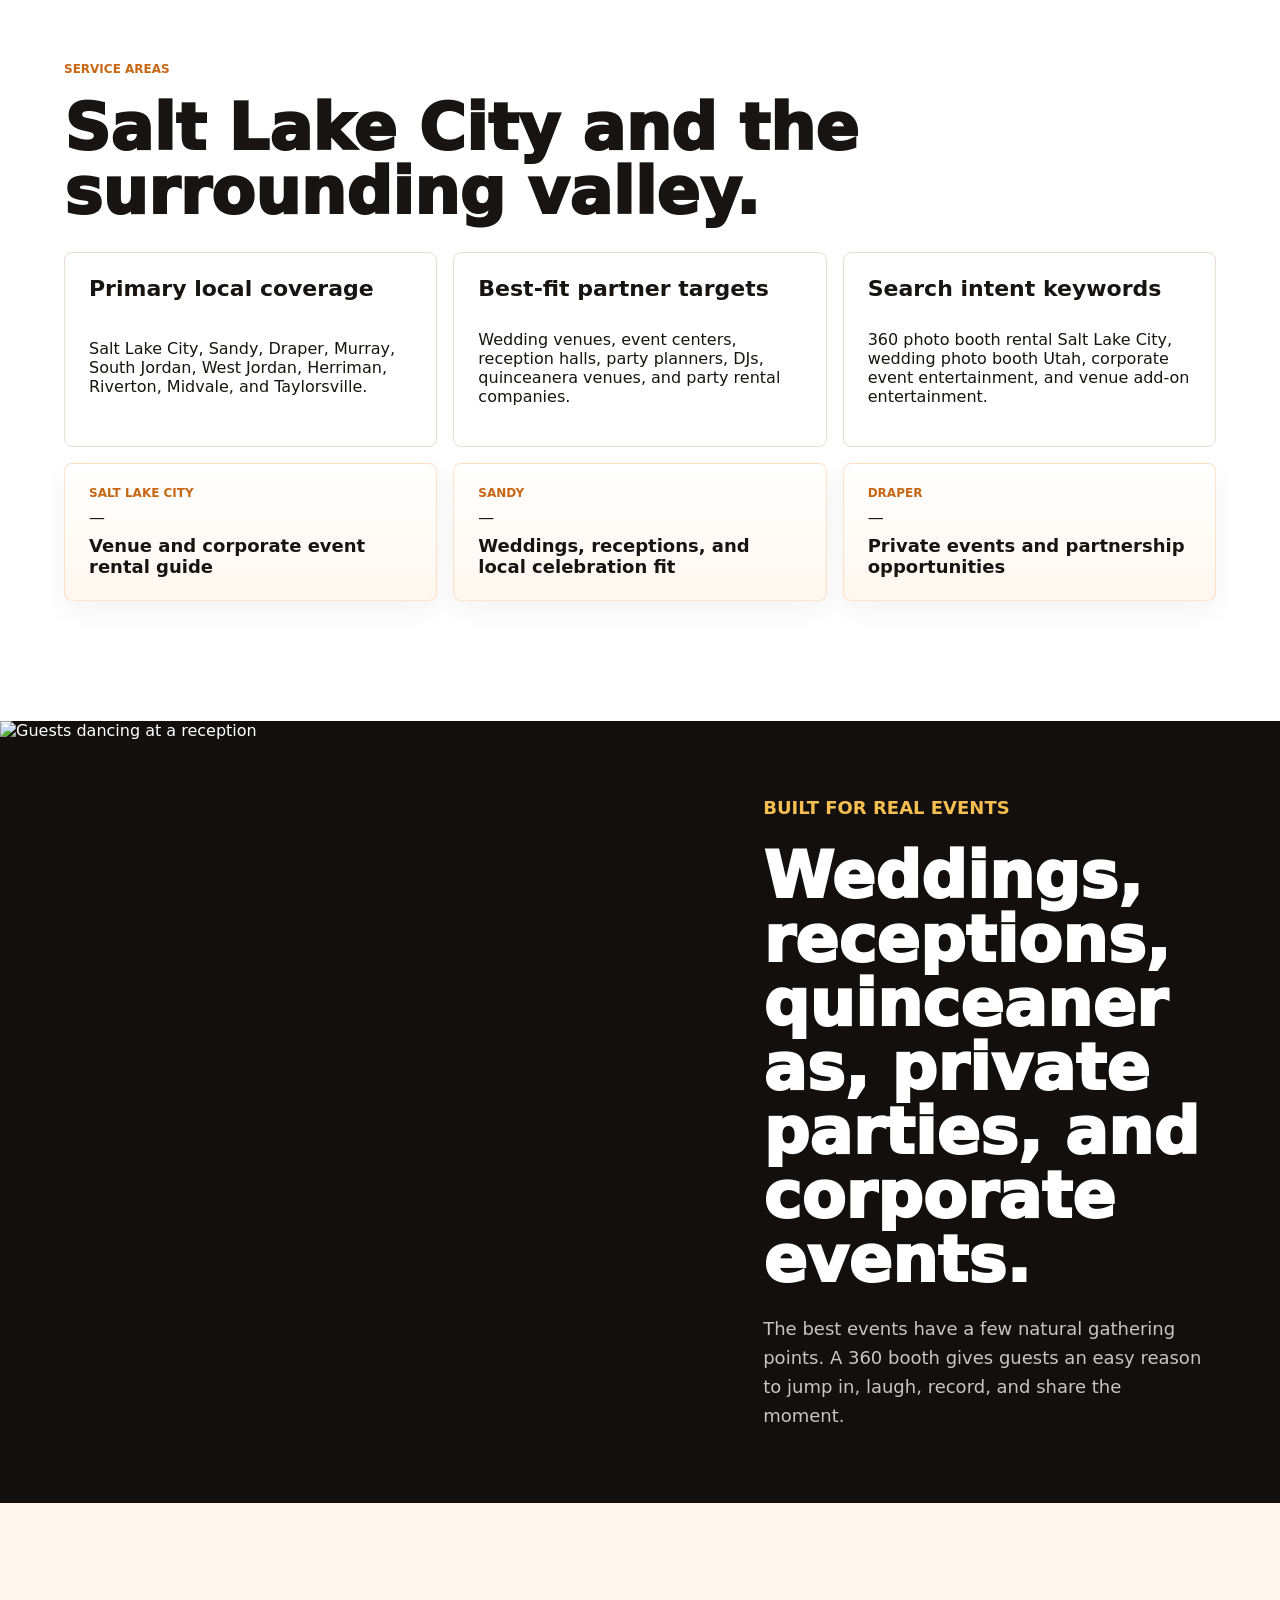
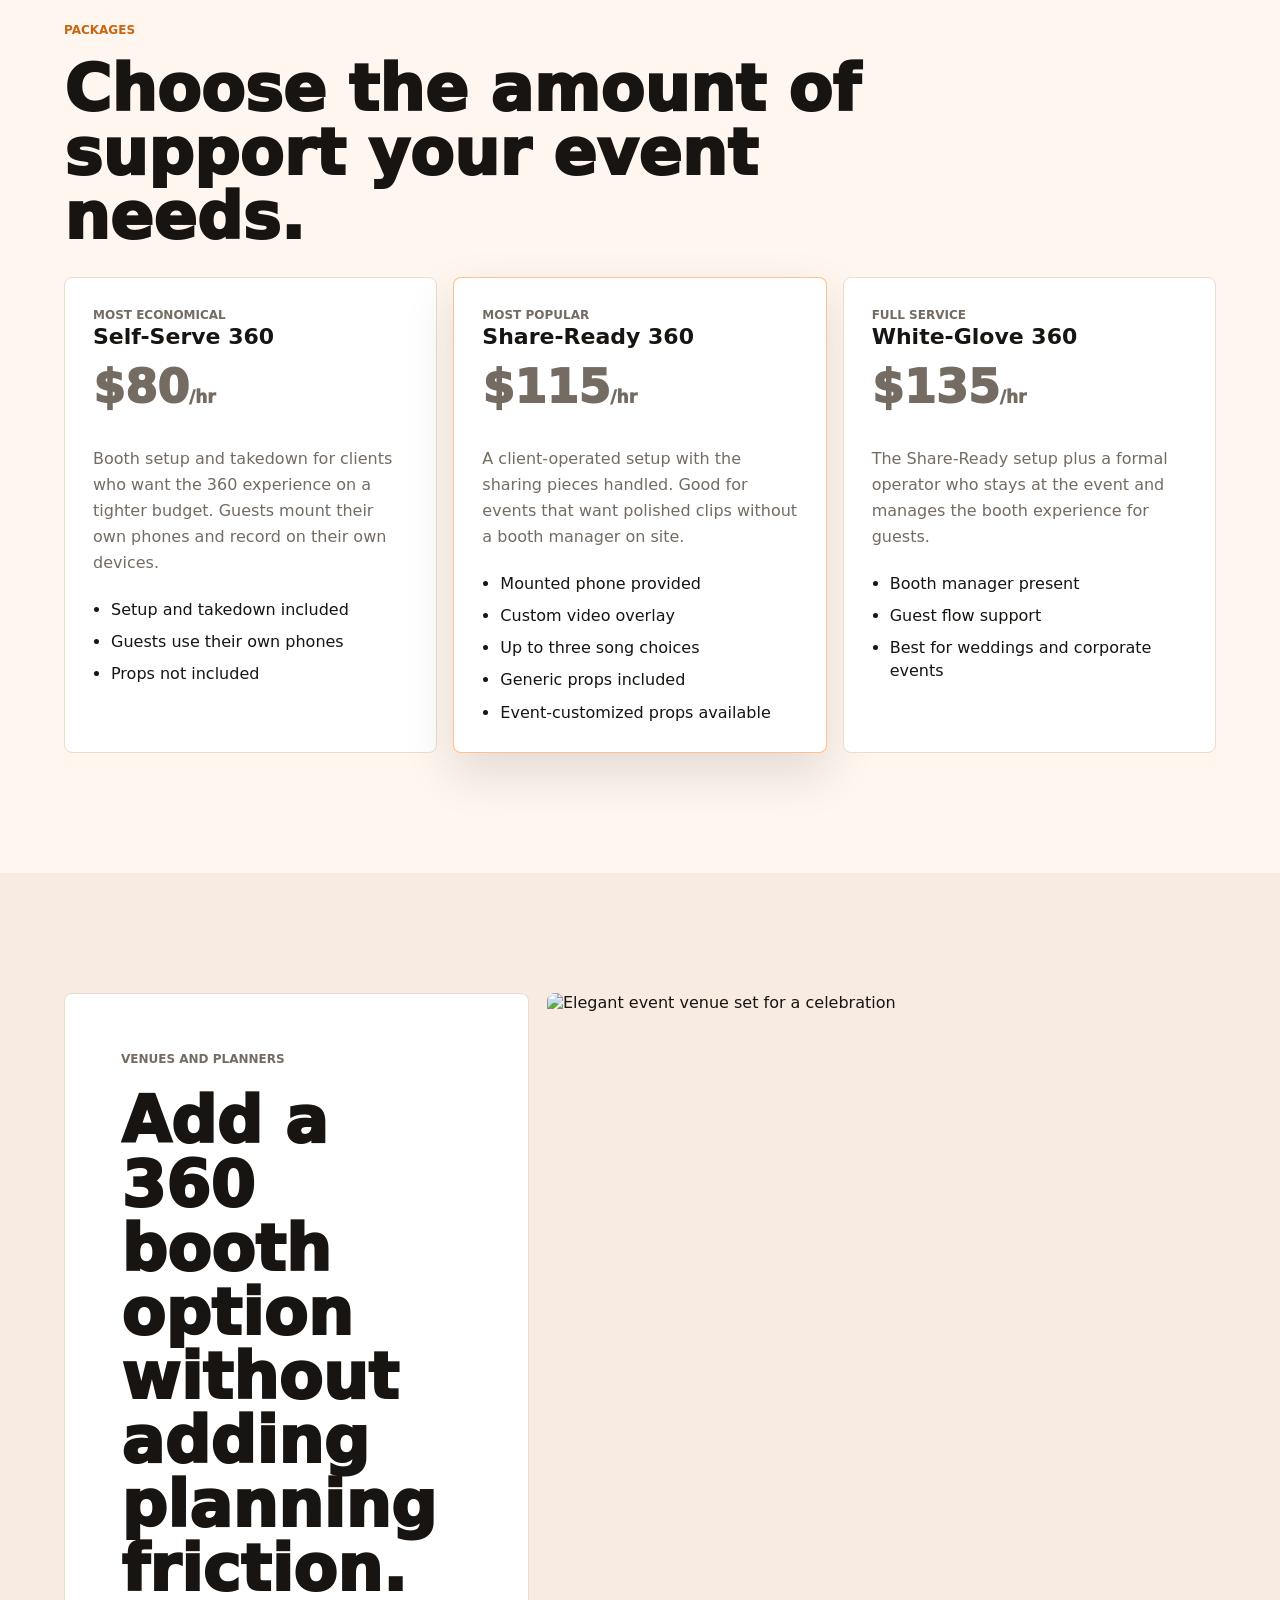
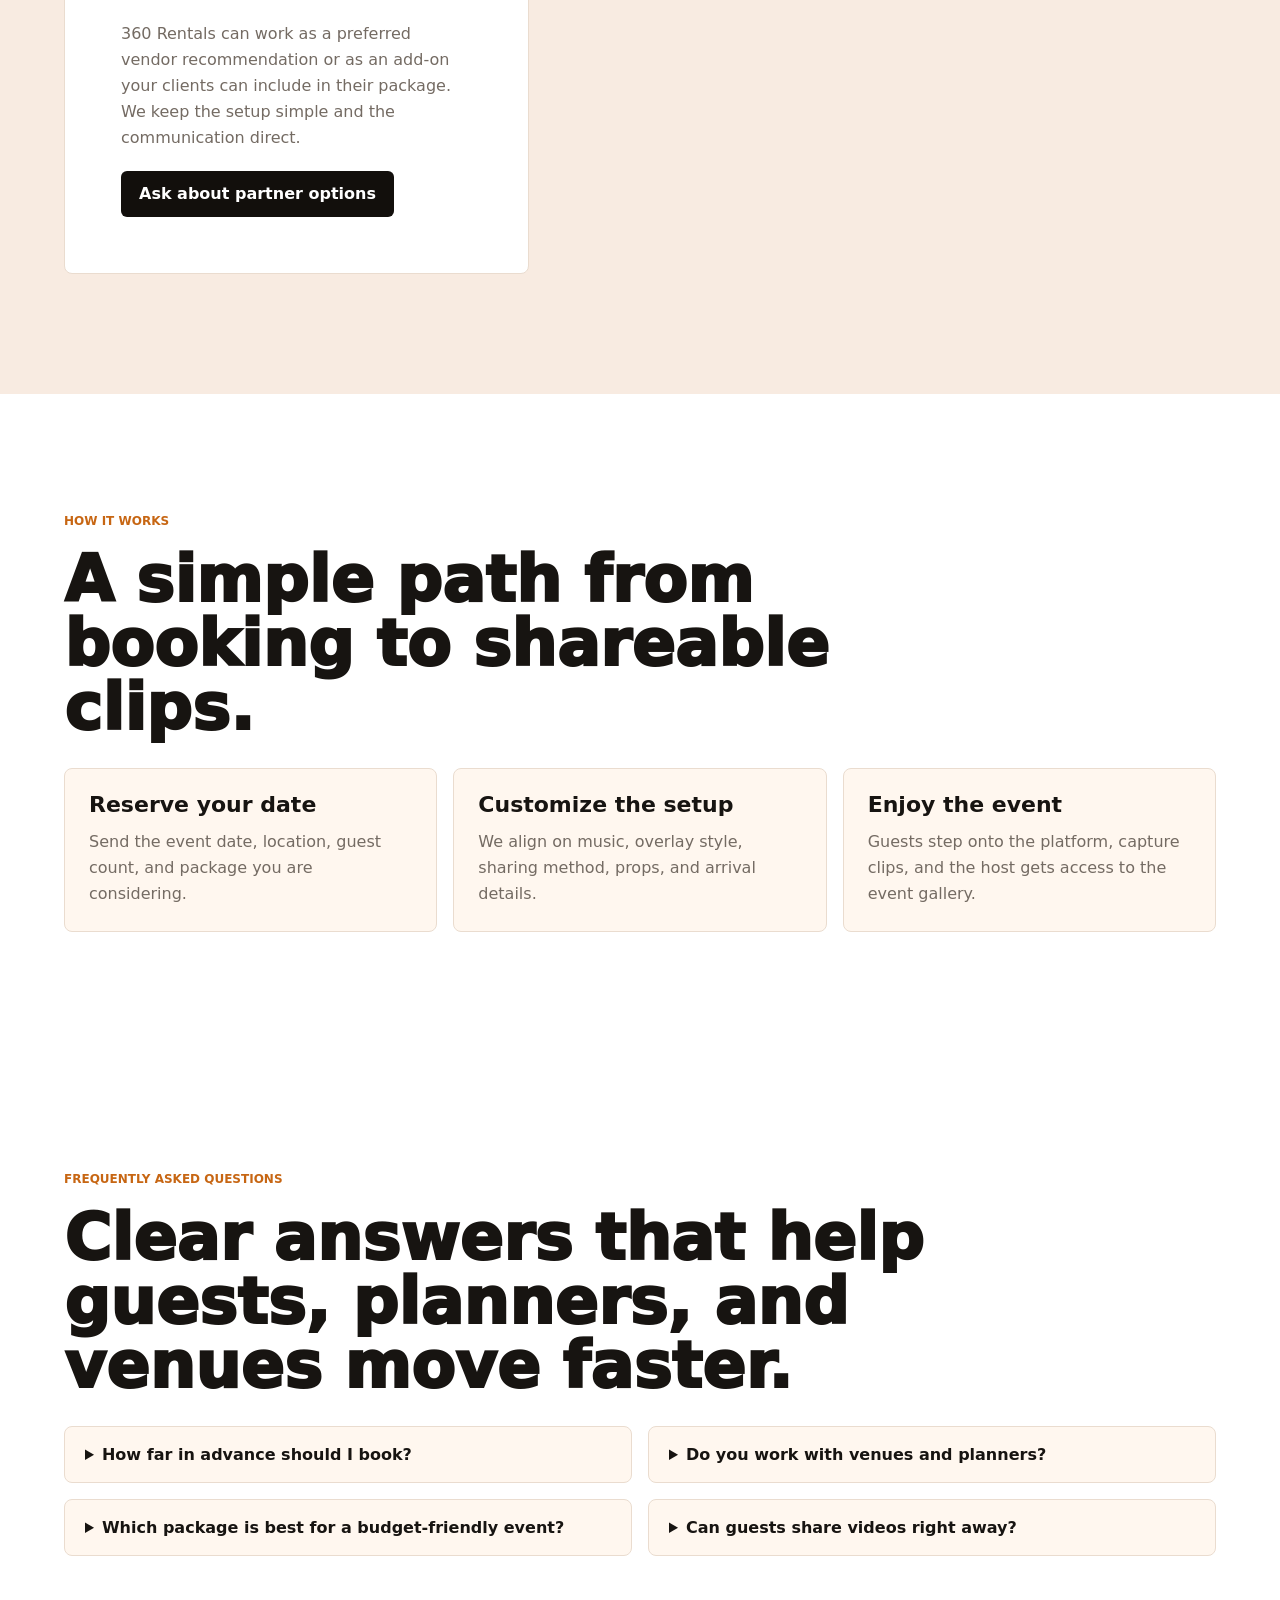
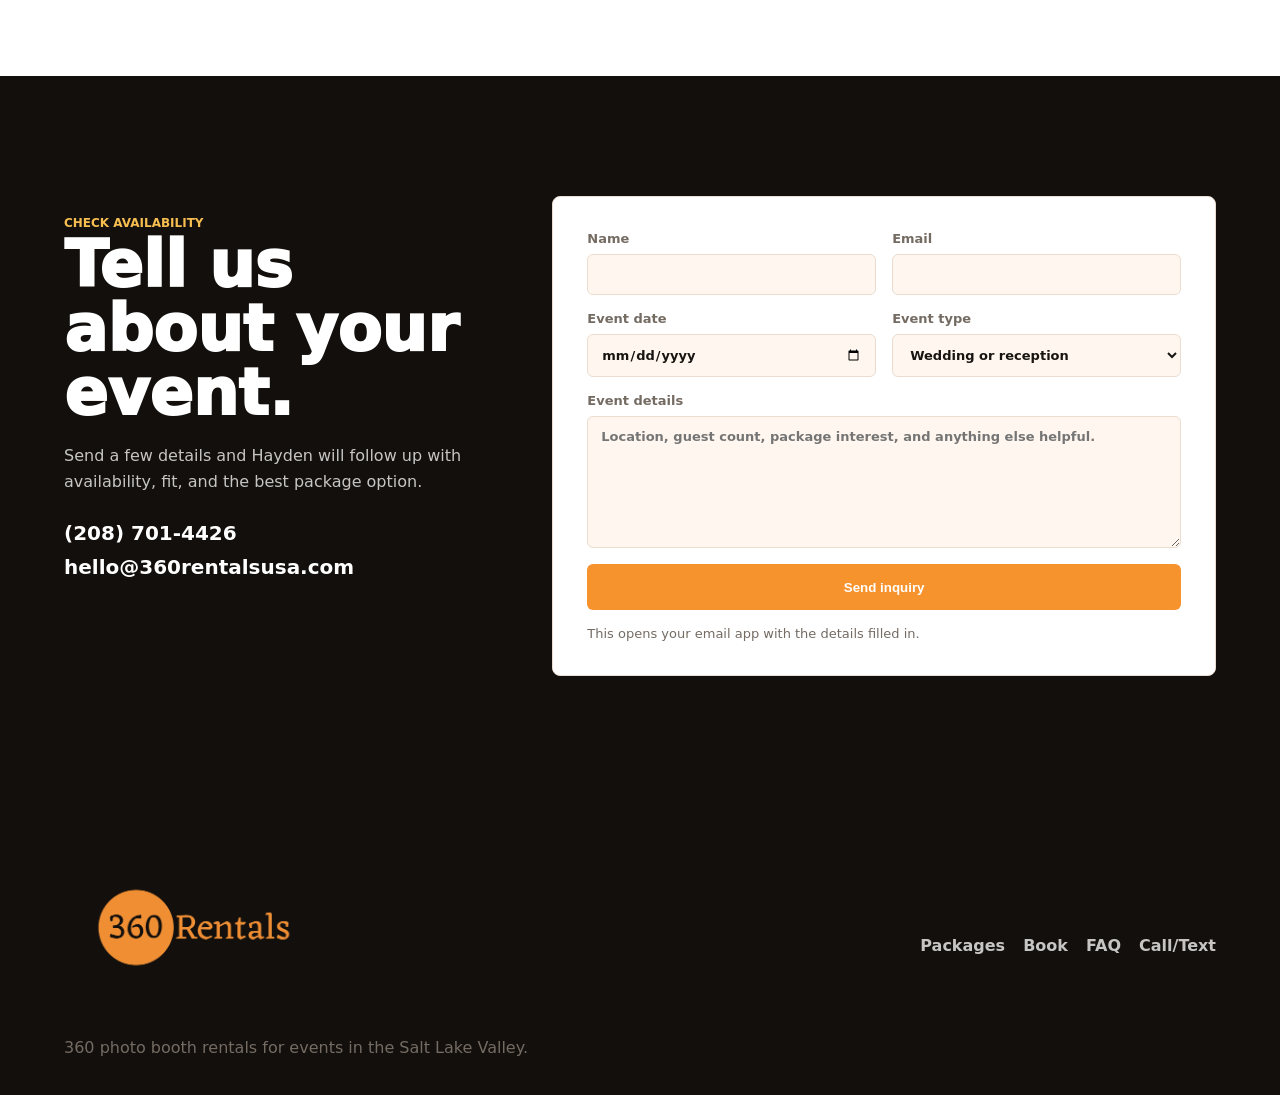
==== commit d3eaf7f3: "Tighten local SEO and AI signals" ====
--- a/index.html
+++ b/index.html
@@ -17,8 +17,12 @@
       content="Share-ready 360 photo booth experiences for weddings, parties, corporate events, venues, and planners across the Salt Lake Valley."
     />
     <meta property="og:type" content="website" />
+    <meta property="og:site_name" content="360 Rentals" />
+    <meta property="og:locale" content="en_US" />
     <meta property="og:url" content="https://www.360rentalsusa.com/" />
     <meta property="og:image" content="https://www.360rentalsusa.com/assets/logo-background.jpeg" />
+    <meta property="og:image:width" content="1200" />
+    <meta property="og:image:height" content="630" />
     <meta property="og:image:alt" content="360 Rentals logo" />
     <meta name="twitter:card" content="summary_large_image" />
     <meta name="twitter:title" content="360 Rentals | 360 Photo Booth Rentals in Salt Lake City, UT" />
@@ -27,6 +31,8 @@
       content="High-quality 360 photo booth rentals for weddings, parties, and corporate events in the Salt Lake Valley."
     />
     <meta name="twitter:image" content="https://www.360rentalsusa.com/assets/logo-background.jpeg" />
+    <meta name="twitter:site" content="@360RentalsUSA" />
+    <meta name="twitter:creator" content="@360RentalsUSA" />
     <link rel="canonical" href="https://www.360rentalsusa.com/" />
     <script type="application/ld+json">
       {
@@ -121,6 +127,7 @@
     <header class="site-header">
       <a class="brand" href="#top" aria-label="360 Rentals home">
         <img class="brand-logo" src="assets/logo-transparent.png" alt="360 Rentals" />
+        <span class="sr-only">360 Rentals home</span>
       </a>
       <nav aria-label="Primary navigation">
         <a href="#packages">Packages</a>
@@ -197,15 +204,15 @@
         </div>
         <div class="location-links" aria-label="Location landing pages">
           <a class="location-card" href="/salt-lake-city/">
-            <span>Salt Lake City</span>
+            <span>Salt Lake City</span> —
             <strong>Venue and corporate event rental guide</strong>
           </a>
           <a class="location-card" href="/sandy/">
-            <span>Sandy</span>
+            <span>Sandy</span> —
             <strong>Weddings, receptions, and local celebration fit</strong>
           </a>
           <a class="location-card" href="/draper/">
-            <span>Draper</span>
+            <span>Draper</span> —
             <strong>Private events and partnership opportunities</strong>
           </a>
         </div>
--- a/styles.css
+++ b/styles.css
@@ -79,6 +79,18 @@
   object-fit: contain;
 }
 
+.sr-only {
+  position: absolute;
+  width: 1px;
+  height: 1px;
+  padding: 0;
+  margin: -1px;
+  overflow: hidden;
+  clip: rect(0, 0, 0, 0);
+  white-space: nowrap;
+  border: 0;
+}
+
 nav {
   display: flex;
   align-items: center;
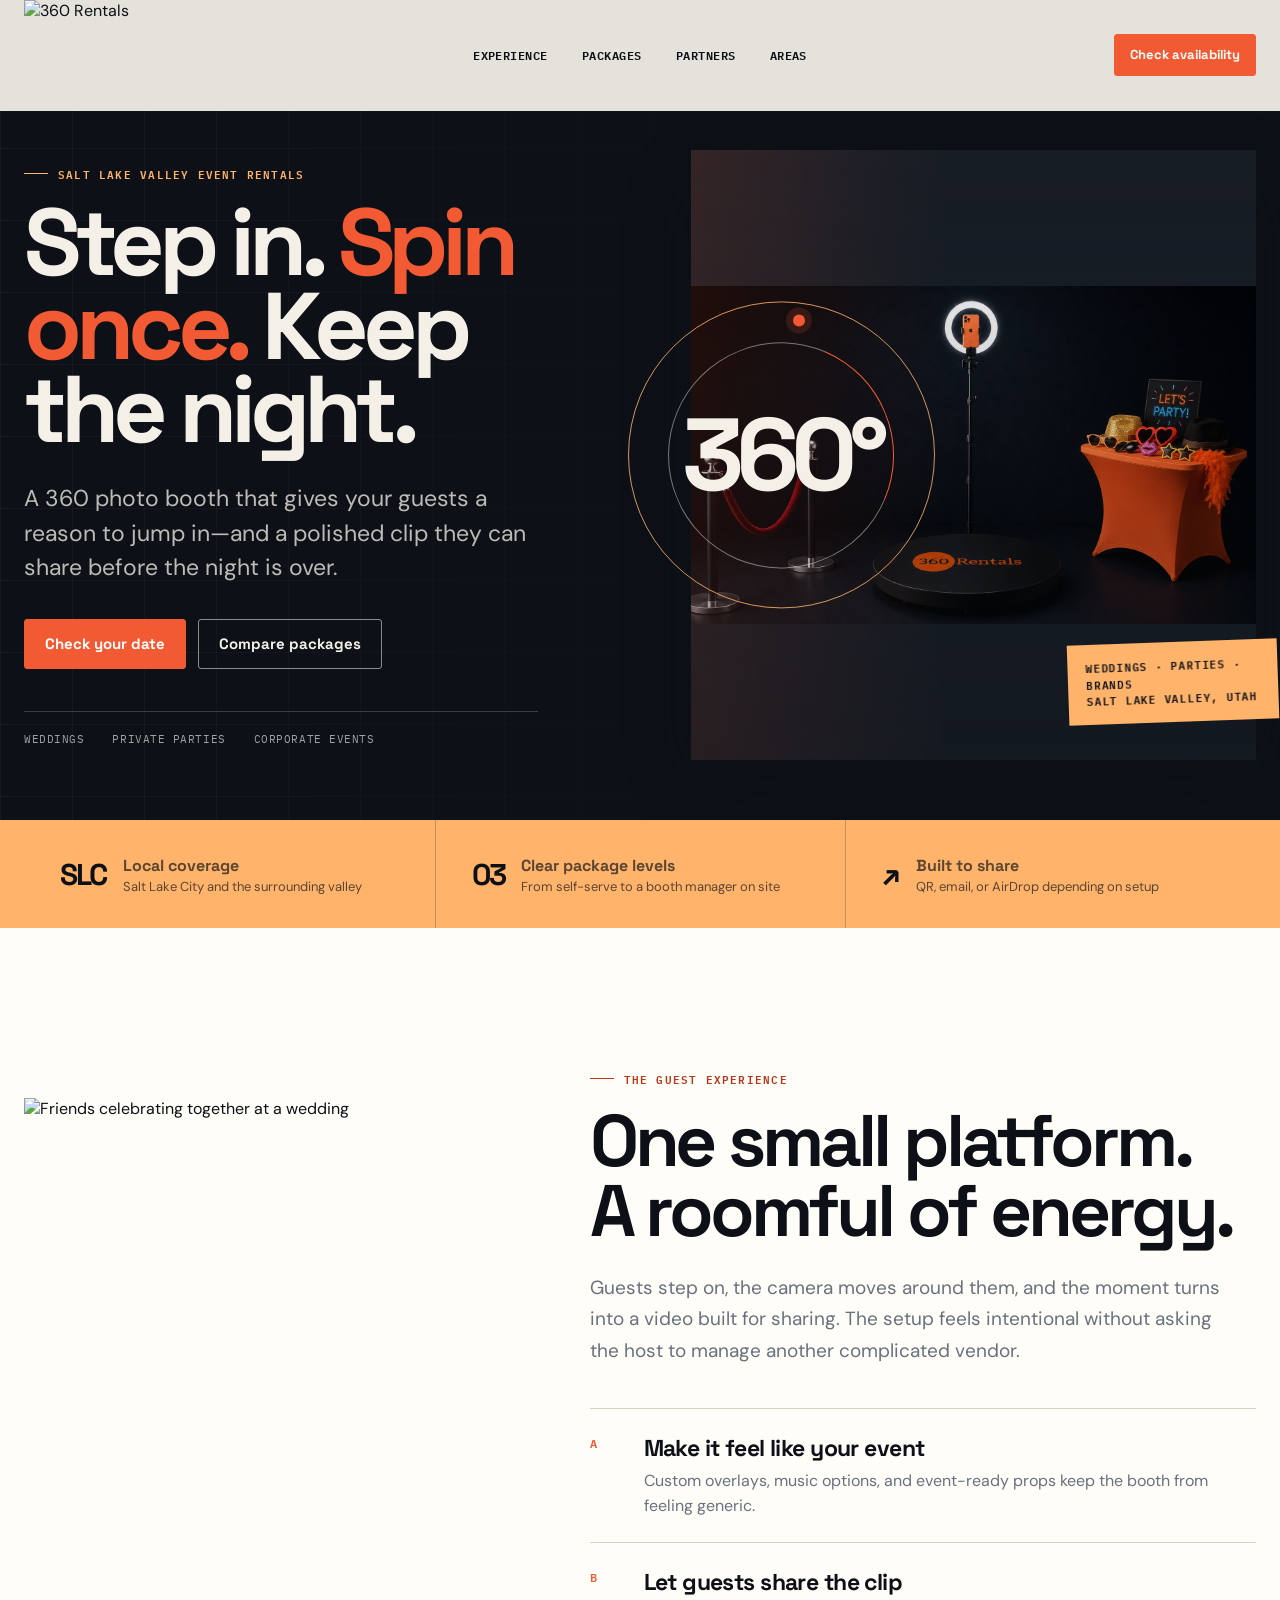
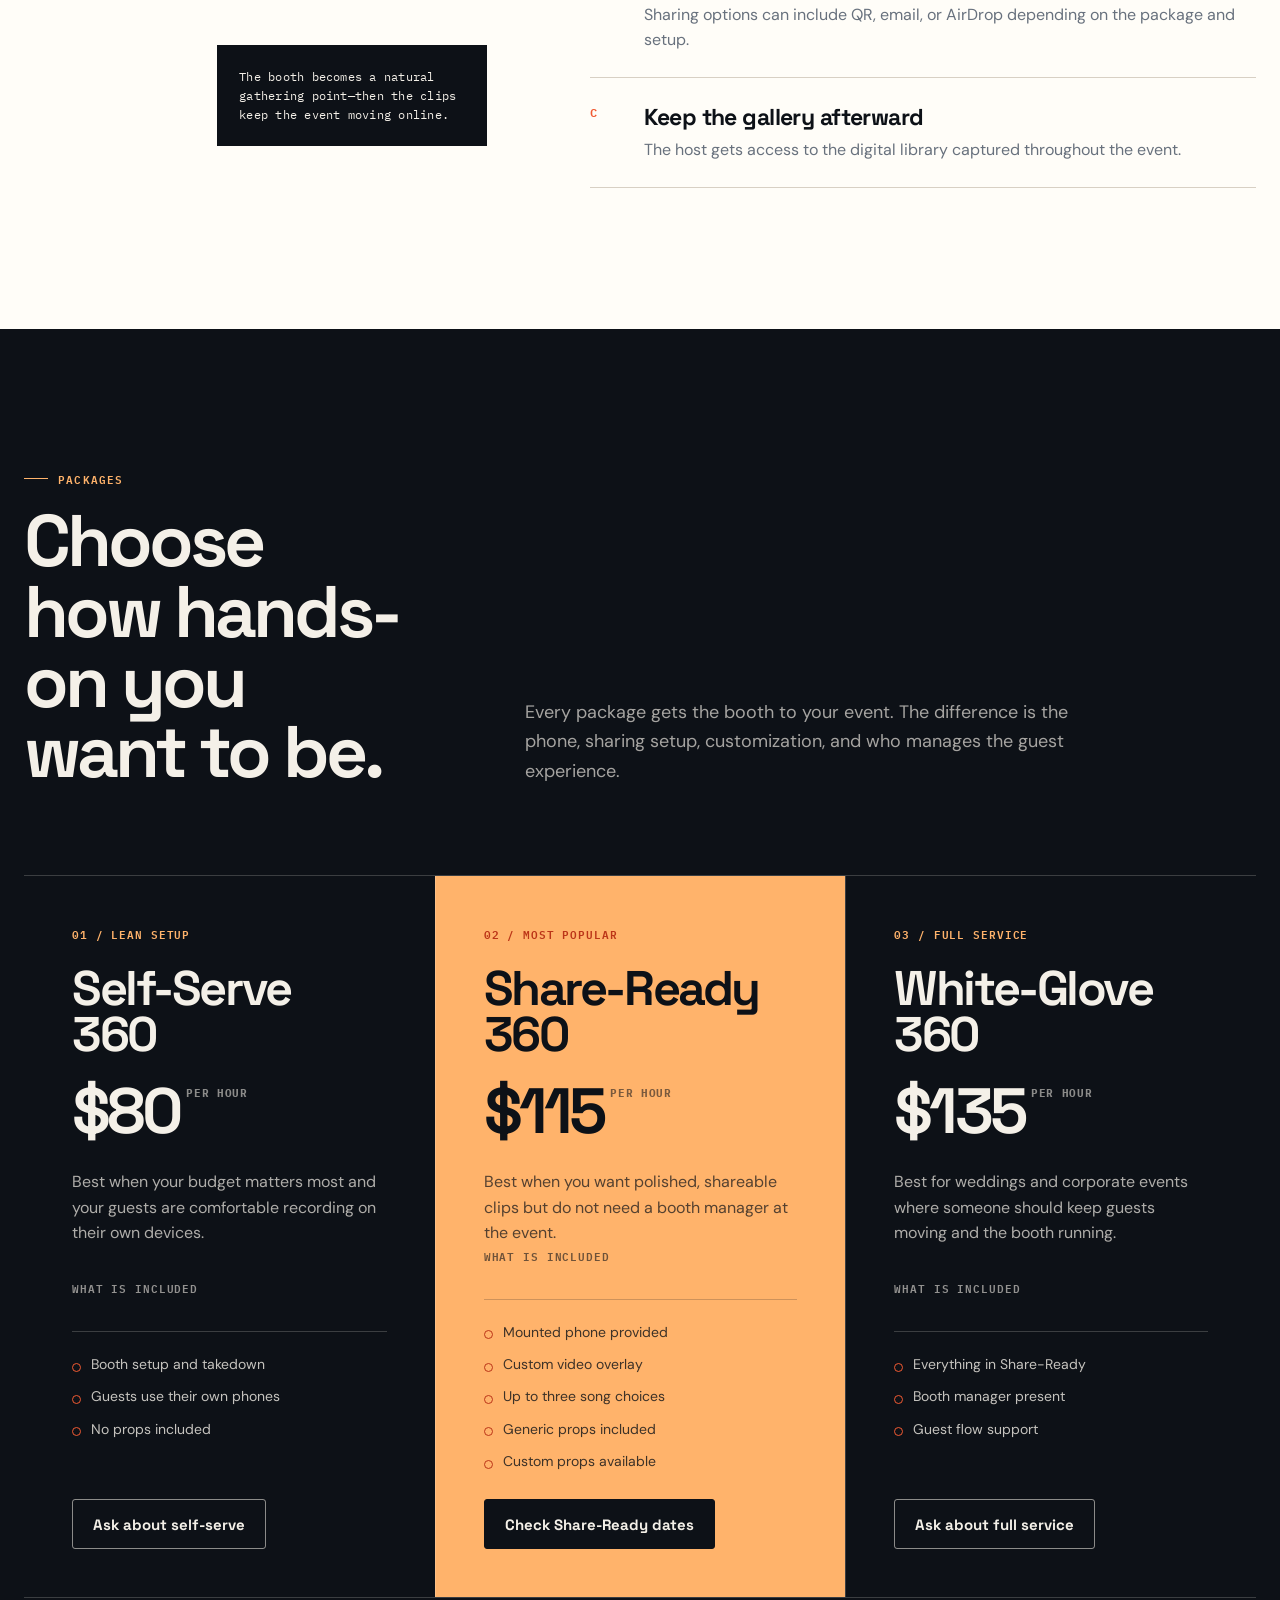
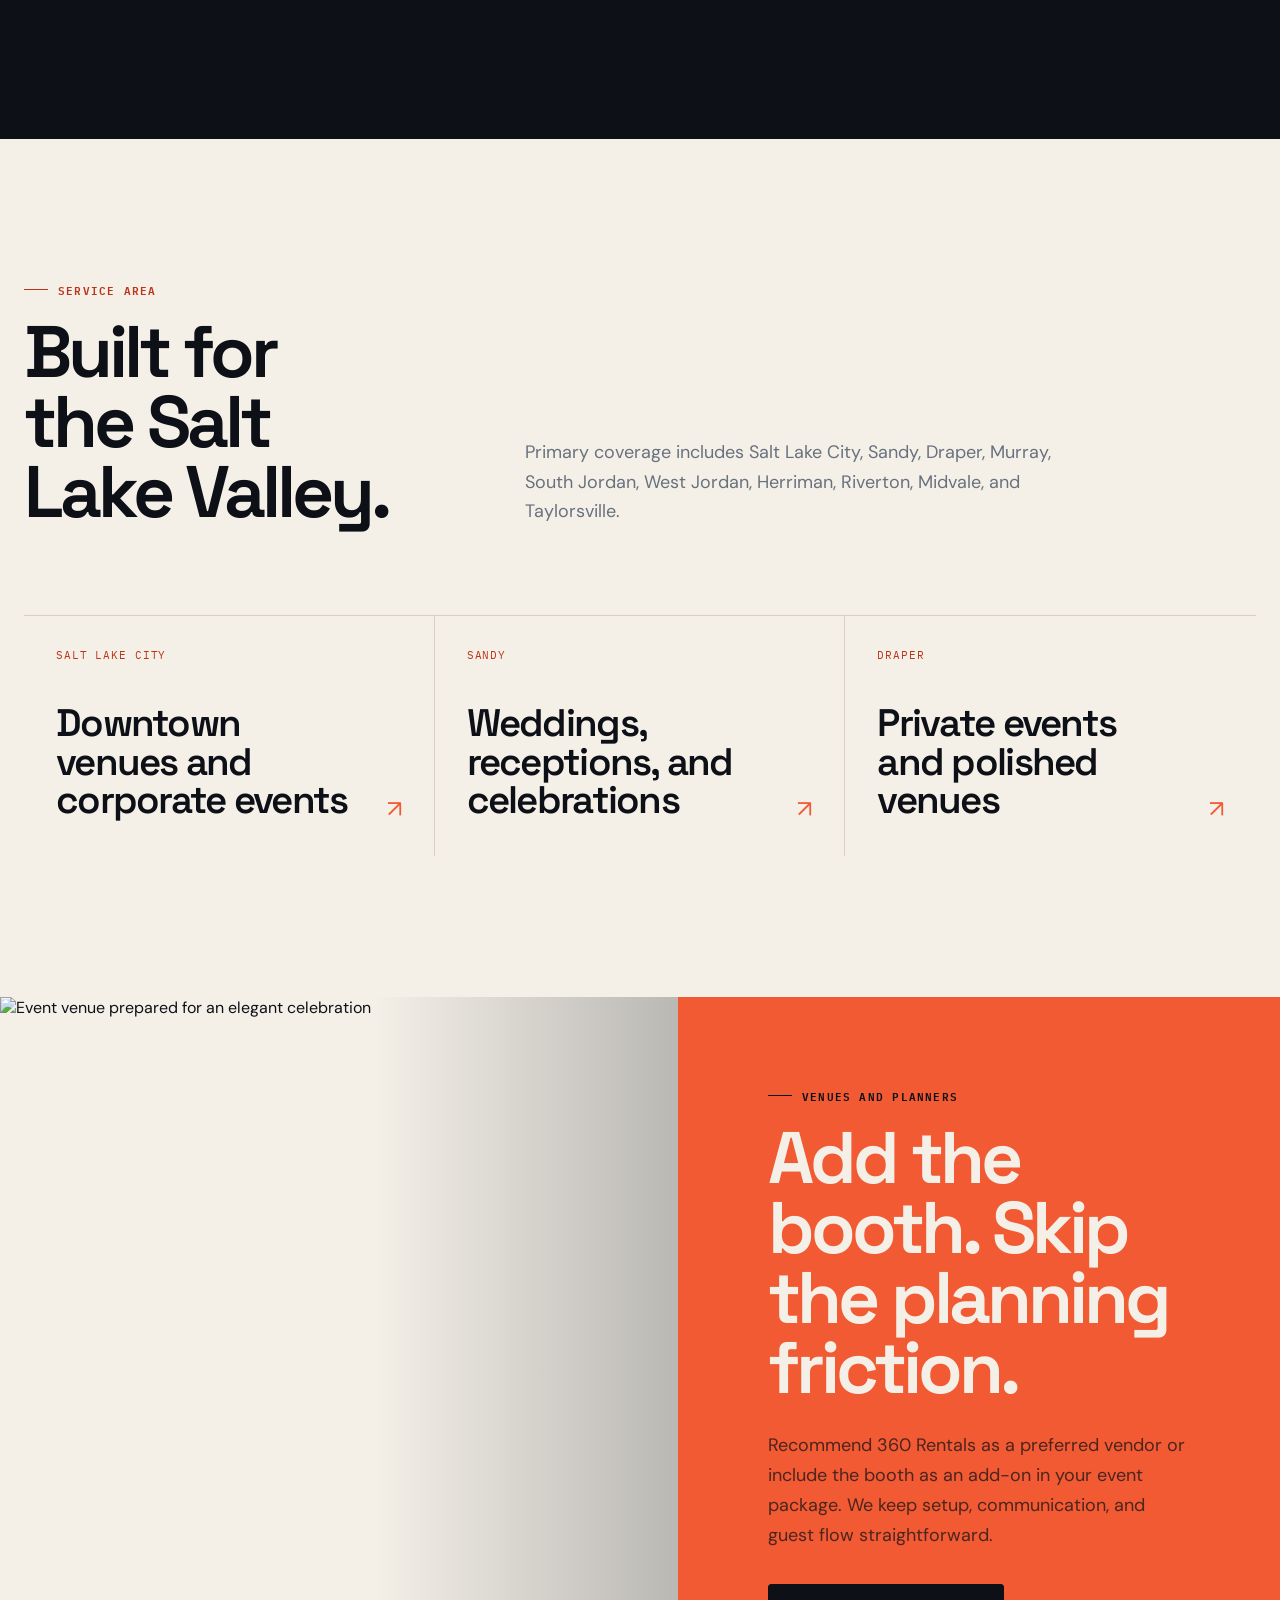
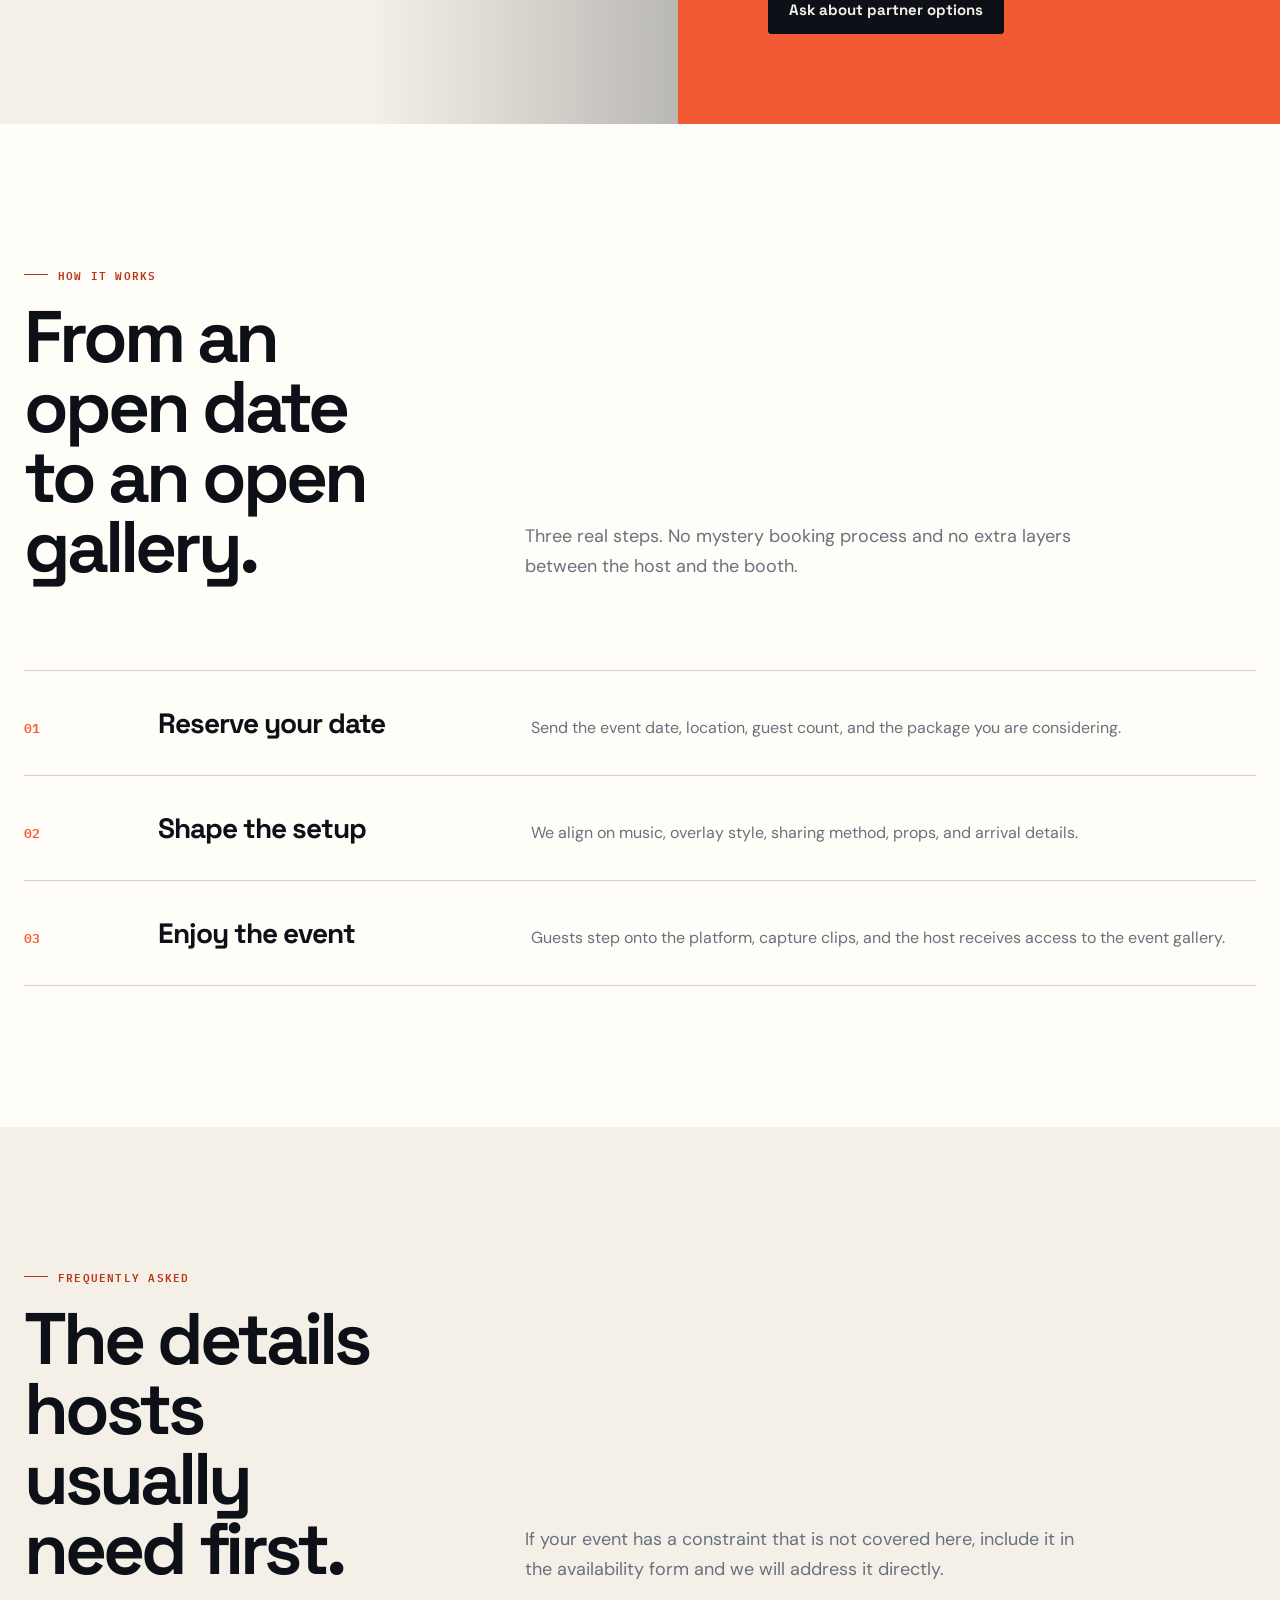
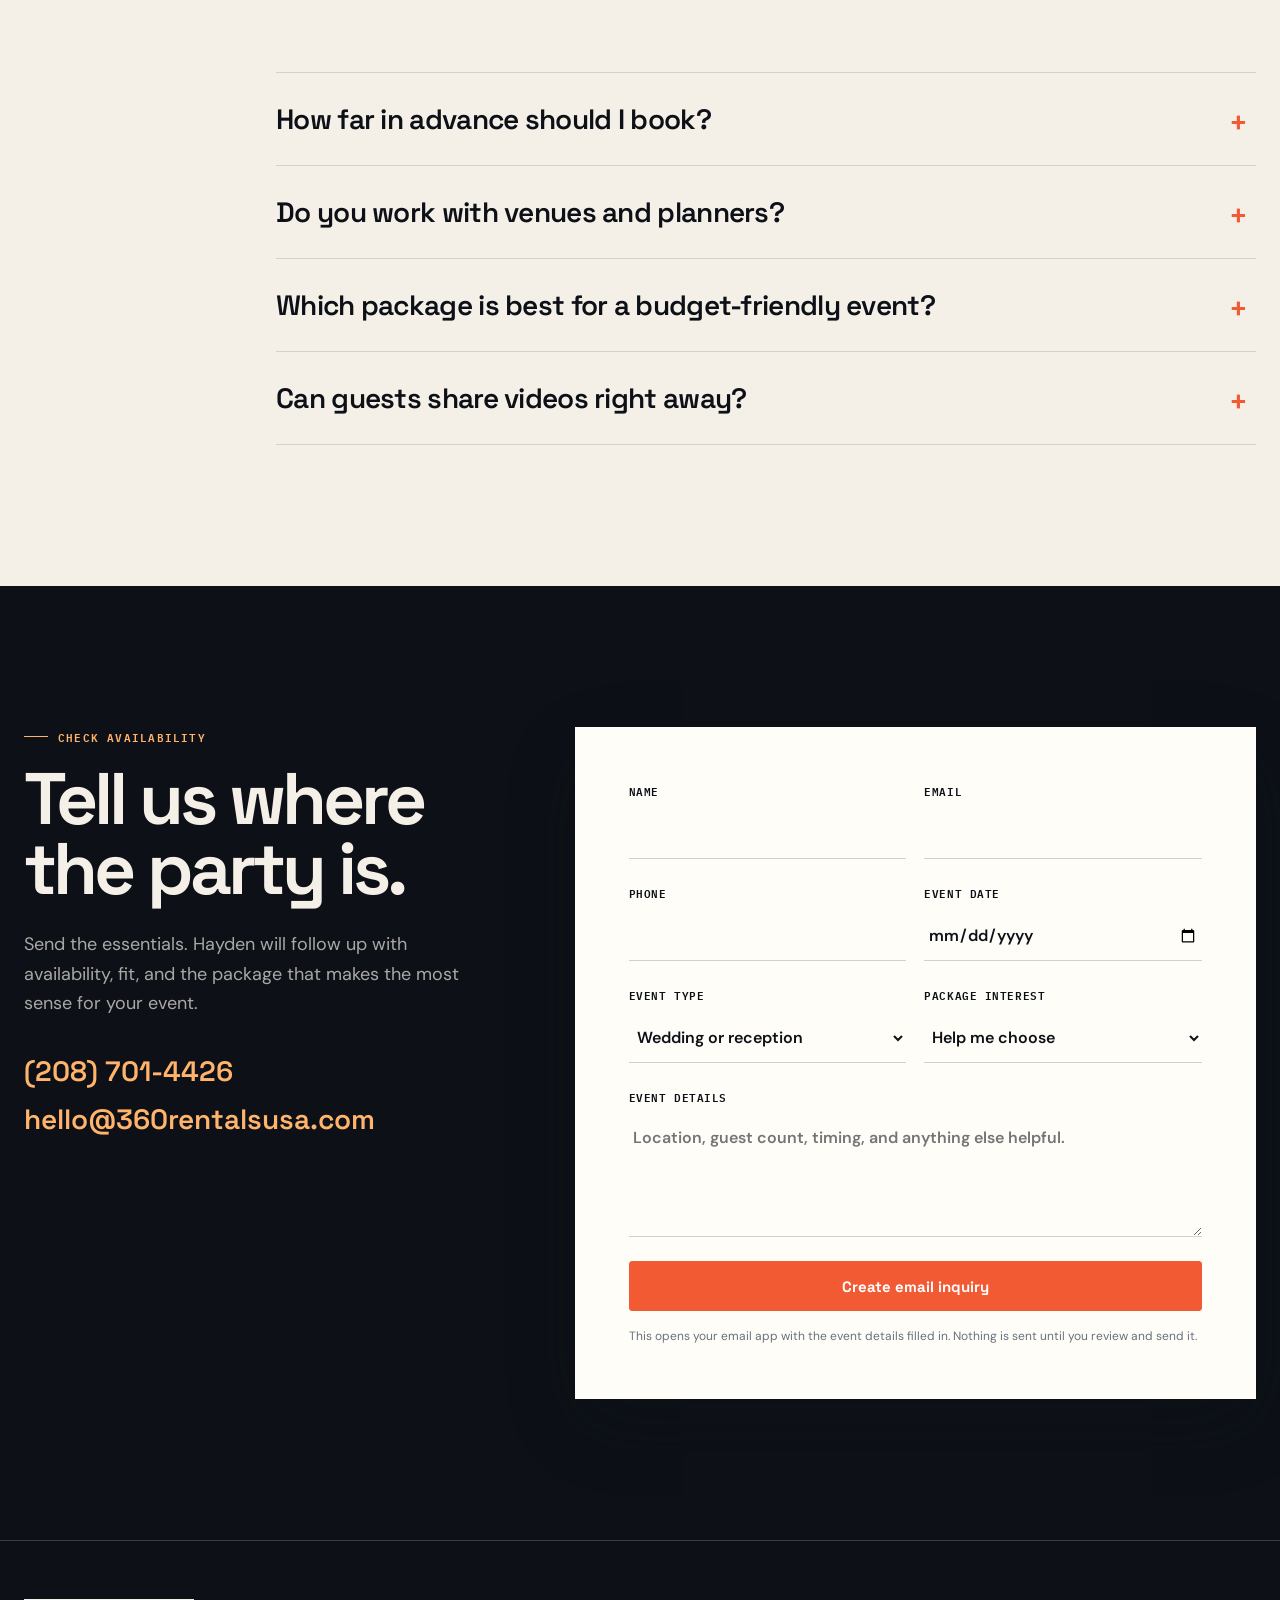
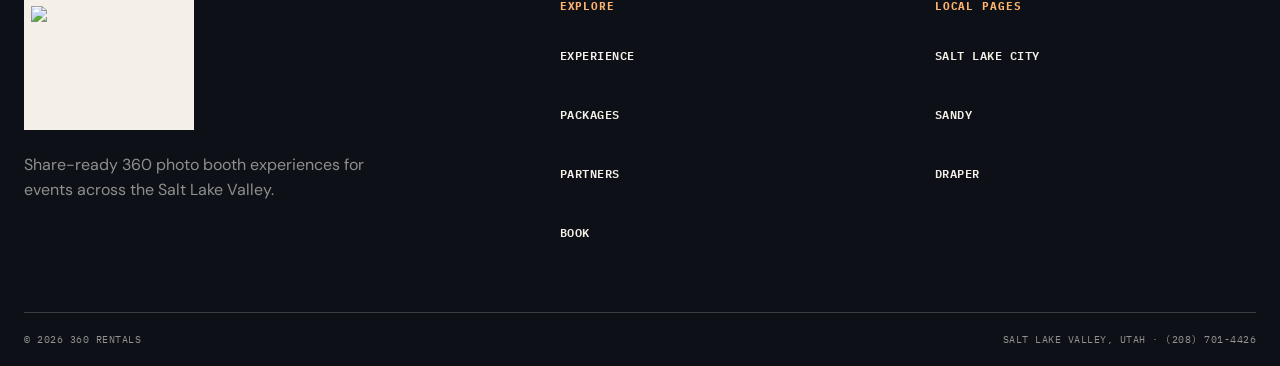
==== commit cee98315: "Hero video: autoplay once, pause on last frame, object-fit contain - Replace hero image with video o" ====
--- a/index.html
+++ b/index.html
@@ -9,8 +9,15 @@
       content="360 Rentals provides 360 photo booth rentals in Salt Lake City, Sandy, Draper, Murray, and the Salt Lake Valley for weddings, parties, quinceaneras, and corporate events."
     />
     <meta name="author" content="360 Rentals" />
-    <meta name="theme-color" content="#f7932d" />
+    <meta name="theme-color" content="#0d1117" />
     <link rel="icon" href="assets/logo-transparent.png" />
+    <link rel="preload" as="image" href="assets/reference_360_image.png" imagesrcset="assets/reference_360_image.png 1624w" imagesizes="(max-width: 980px) 88vw, 52vw" />
+    <link rel="preconnect" href="https://fonts.googleapis.com" />
+    <link rel="preconnect" href="https://fonts.gstatic.com" crossorigin />
+    <link
+      href="https://fonts.googleapis.com/css2?family=DM+Sans:wght@400;500;600;700&amp;family=IBM+Plex+Mono:wght@500;600&amp;family=Space+Grotesk:wght@500;600;700&amp;display=swap"
+      rel="stylesheet"
+    />
     <meta property="og:title" content="360 Rentals | 360 Photo Booth Rentals in Salt Lake City, UT" />
     <meta
       property="og:description"
@@ -124,293 +131,328 @@
     <link rel="stylesheet" href="styles.css" />
   </head>
   <body>
-    <header class="site-header">
-      <a class="brand" href="#top" aria-label="360 Rentals home">
-        <img class="brand-logo" src="assets/logo-transparent.png" alt="360 Rentals" />
-        <span class="sr-only">360 Rentals home</span>
-      </a>
-      <nav aria-label="Primary navigation">
-        <a href="#packages">Packages</a>
-        <a href="#events">Events</a>
-        <a href="#venues">Partners</a>
-        <a href="#book">Book</a>
-      </nav>
-      <a class="nav-cta" href="tel:+12087014426">Call/Text</a>
+    <a class="skip-link" href="#main">Skip to content</a>
+    <header class="site-header" data-site-header>
+      <div class="header-inner shell">
+        <a class="brand" href="#top" aria-label="360 Rentals home">
+          <img class="brand-logo" src="assets/logo-site.png" width="360" height="270" alt="360 Rentals" />
+        </a>
+        <nav class="site-nav" id="site-navigation" aria-label="Primary navigation" data-site-nav>
+          <a href="#experience">Experience</a>
+          <a href="#packages">Packages</a>
+          <a href="#venues">Partners</a>
+          <a href="#areas">Areas</a>
+        </nav>
+        <div class="header-actions">
+          <a class="button header-cta" href="#book">Check availability</a>
+          <button
+            class="menu-toggle"
+            type="button"
+            aria-label="Open navigation"
+            aria-controls="site-navigation"
+            aria-expanded="false"
+            data-menu-button
+          >
+            <span></span>
+            <span></span>
+          </button>
+        </div>
+      </div>
     </header>
 
-    <main id="top">
-      <section class="hero" aria-label="360 Rentals hero">
-        <img
-          class="hero-bg"
-          src="https://images.unsplash.com/photo-1519741497674-611481863552?auto=format&fit=crop&w=2200&q=85"
-          alt="Wedding guests celebrating at an event"
-        />
-        <div class="hero-overlay"></div>
-        <div class="hero-content">
-          <p class="eyebrow">Salt Lake area weddings, parties, and corporate events</p>
-          <h1>360 photo booth rentals in Salt Lake City.</h1>
-          <p class="hero-copy">
-            A clean, share-ready 360 photo booth experience for weddings, parties, quinceaneras, and corporate events across the Salt Lake Valley.
-          </p>
-          <div class="hero-actions">
-            <a class="button" href="#book">Check availability</a>
-            <a class="button secondary" href="#packages">View packages</a>
-          </div>
-        </div>
-      </section>
-
-      <section class="section intro-section">
-        <div class="intro-copy">
-          <p class="eyebrow">What hosts get</p>
-          <h2>Guest energy during the event. Shareable memories after it.</h2>
-        </div>
-        <div class="feature-grid">
-          <article>
-            <span>01</span>
-            <h3>Custom event feel</h3>
-            <p>Video overlays and music options make the booth feel like it belongs at your event, not like generic rental equipment.</p>
-          </article>
-          <article>
-            <span>02</span>
-            <h3>Easy sharing</h3>
-            <p>Guests can receive clips by email, AirDrop, or QR code depending on the package and event setup.</p>
-          </article>
-          <article>
-            <span>03</span>
-            <h3>Digital gallery</h3>
-            <p>Hosts get access to a digital library of the videos captured throughout the party.</p>
-          </article>
-        </div>
-      </section>
-
-      <section class="section seo-section" id="service-areas">
-        <div class="section-heading">
-          <p class="eyebrow">Service areas</p>
-          <h2>Salt Lake City and the surrounding valley.</h2>
-        </div>
-        <div class="seo-copy-grid">
-          <article>
-            <h3>Primary local coverage</h3>
-            <p>Salt Lake City, Sandy, Draper, Murray, South Jordan, West Jordan, Herriman, Riverton, Midvale, and Taylorsville.</p>
-          </article>
-          <article>
-            <h3>Best-fit partner targets</h3>
-            <p>Wedding venues, event centers, reception halls, party planners, DJs, quinceanera venues, and party rental companies.</p>
-          </article>
-          <article>
-            <h3>Search intent keywords</h3>
-            <p>360 photo booth rental Salt Lake City, wedding photo booth Utah, corporate event entertainment, and venue add-on entertainment.</p>
-          </article>
-        </div>
-        <div class="location-links" aria-label="Location landing pages">
-          <a class="location-card" href="/salt-lake-city/">
-            <span>Salt Lake City</span> —
-            <strong>Venue and corporate event rental guide</strong>
-          </a>
-          <a class="location-card" href="/sandy/">
-            <span>Sandy</span> —
-            <strong>Weddings, receptions, and local celebration fit</strong>
-          </a>
-          <a class="location-card" href="/draper/">
-            <span>Draper</span> —
-            <strong>Private events and partnership opportunities</strong>
-          </a>
-        </div>
-      </section>
-
-      <section class="image-band" id="events">
-        <div class="band-image">
+    <main id="main">
+      <section class="hero hero-home" id="top" aria-labelledby="hero-title">
+        <div class="hero-grid shell">
+          <div class="hero-copy-block">
+            <p class="eyebrow eyebrow-light" data-reveal>Salt Lake Valley event rentals</p>
+            <h1 id="hero-title" data-reveal>Step in. <em>Spin once.</em> Keep the night.</h1>
+            <p class="hero-lede" data-reveal>
+              A 360 photo booth that gives your guests a reason to jump in—and a polished clip they can share before the night is over.
+            </p>
+            <div class="hero-actions" data-reveal>
+              <a class="button" href="#book">Check your date</a>
+              <a class="button button-secondary" href="#packages">Compare packages</a>
+            </div>
+            <p class="hero-meta" data-reveal>
+              <span>Weddings</span>
+              <span>Private parties</span>
+              <span>Corporate events</span>
+            </p>
+          </div>
+          <div class="hero-stage" data-reveal>
+            <figure class="hero-frame">
+              <video
+                class="hero-video"
+                src="assets/360-booth-rotation-reference_360_image-4s.mp4"
+                poster="assets/reference_360_image.png"
+                autoplay
+                muted
+                playsinline
+                width="1624"
+                height="969"
+                alt="360 photo booth with circular platform, rotating arm, and mounted iPhone"
+                fetchpriority="high"
+              ></video>
+              <img
+                class="hero-fallback"
+                src="assets/reference_360_image.png"
+                srcset="assets/reference_360_image.png 1624w"
+                sizes="(max-width: 980px) 88vw, 52vw"
+                width="1624"
+                height="969"
+                alt="360 photo booth with circular platform, rotating arm, and mounted iPhone"
+                decoding="async"
+              />
+            </figure>
+            <div class="orbit" aria-hidden="true"><span>360°</span></div>
+            <p class="hero-stamp">Weddings · parties · brands<br />Salt Lake Valley, Utah</p>
+          </div>
+        </div>
+      </section>
+
+      <section class="proof-strip" aria-label="Service highlights">
+        <div class="proof-grid shell">
+          <div class="proof-item">
+            <span class="proof-mark">SLC</span>
+            <span><strong>Local coverage</strong><span>Salt Lake City and the surrounding valley</span></span>
+          </div>
+          <div class="proof-item">
+            <span class="proof-mark">03</span>
+            <span><strong>Clear package levels</strong><span>From self-serve to a booth manager on site</span></span>
+          </div>
+          <div class="proof-item">
+            <span class="proof-mark">↗</span>
+            <span><strong>Built to share</strong><span>QR, email, or AirDrop depending on setup</span></span>
+          </div>
+        </div>
+      </section>
+
+      <section class="section section-white" id="experience">
+        <div class="experience-grid shell">
+          <div class="experience-media" data-reveal>
+            <img
+              src="assets/wedding-event.webp"
+              width="1400"
+              height="933"
+              alt="Friends celebrating together at a wedding"
+            />
+            <p class="media-note">The booth becomes a natural gathering point—then the clips keep the event moving online.</p>
+          </div>
+          <div class="experience-copy" data-reveal>
+            <p class="eyebrow">The guest experience</p>
+            <h2>One small platform. A roomful of energy.</h2>
+            <p>
+              Guests step on, the camera moves around them, and the moment turns into a video built for sharing. The setup feels intentional without asking the host to manage another complicated vendor.
+            </p>
+            <ul class="experience-list">
+              <li>
+                <span class="list-mark">A</span>
+                <div><h3>Make it feel like your event</h3><p>Custom overlays, music options, and event-ready props keep the booth from feeling generic.</p></div>
+              </li>
+              <li>
+                <span class="list-mark">B</span>
+                <div><h3>Let guests share the clip</h3><p>Sharing options can include QR, email, or AirDrop depending on the package and setup.</p></div>
+              </li>
+              <li>
+                <span class="list-mark">C</span>
+                <div><h3>Keep the gallery afterward</h3><p>The host gets access to the digital library captured throughout the event.</p></div>
+              </li>
+            </ul>
+          </div>
+        </div>
+      </section>
+
+      <section class="section section-dark" id="packages">
+        <div class="shell">
+          <div class="section-heading" data-reveal>
+            <div><p class="eyebrow eyebrow-light">Packages</p><h2>Choose how hands-on you want to be.</h2></div>
+            <p>Every package gets the booth to your event. The difference is the phone, sharing setup, customization, and who manages the guest experience.</p>
+          </div>
+          <div class="package-grid" data-reveal>
+            <article class="package-card">
+              <span class="package-index">01 / Lean setup</span>
+              <h3>Self-Serve 360</h3>
+              <p class="price">$80 <span>per hour</span></p>
+              <p class="package-summary">Best when your budget matters most and your guests are comfortable recording on their own devices.</p>
+              <p class="package-label">What is included</p>
+              <ul class="package-list">
+                <li>Booth setup and takedown</li>
+                <li>Guests use their own phones</li>
+                <li>No props included</li>
+              </ul>
+              <a class="button button-secondary" href="#book">Ask about self-serve</a>
+            </article>
+            <article class="package-card package-card-featured">
+              <span class="package-index">02 / Most popular</span>
+              <h3>Share-Ready 360</h3>
+              <p class="price">$115 <span>per hour</span></p>
+              <p class="package-summary">Best when you want polished, shareable clips but do not need a booth manager at the event.</p>
+              <p class="package-label">What is included</p>
+              <ul class="package-list">
+                <li>Mounted phone provided</li>
+                <li>Custom video overlay</li>
+                <li>Up to three song choices</li>
+                <li>Generic props included</li>
+                <li>Custom props available</li>
+              </ul>
+              <a class="button" href="#book">Check Share-Ready dates</a>
+            </article>
+            <article class="package-card">
+              <span class="package-index">03 / Full service</span>
+              <h3>White-Glove 360</h3>
+              <p class="price">$135 <span>per hour</span></p>
+              <p class="package-summary">Best for weddings and corporate events where someone should keep guests moving and the booth running.</p>
+              <p class="package-label">What is included</p>
+              <ul class="package-list">
+                <li>Everything in Share-Ready</li>
+                <li>Booth manager present</li>
+                <li>Guest flow support</li>
+              </ul>
+              <a class="button button-secondary" href="#book">Ask about full service</a>
+            </article>
+          </div>
+        </div>
+      </section>
+
+      <section class="section" id="areas">
+        <div class="shell">
+          <div class="section-heading" data-reveal>
+            <div><p class="eyebrow">Service area</p><h2>Built for the Salt Lake Valley.</h2></div>
+            <p>Primary coverage includes Salt Lake City, Sandy, Draper, Murray, South Jordan, West Jordan, Herriman, Riverton, Midvale, and Taylorsville.</p>
+          </div>
+          <div class="location-list" data-reveal>
+            <a class="location-link" href="/salt-lake-city/"><span>Salt Lake City</span><strong>Downtown venues and corporate events</strong></a>
+            <a class="location-link" href="/sandy/"><span>Sandy</span><strong>Weddings, receptions, and celebrations</strong></a>
+            <a class="location-link" href="/draper/"><span>Draper</span><strong>Private events and polished venues</strong></a>
+          </div>
+        </div>
+      </section>
+
+      <section class="partner-grid" id="venues">
+        <div class="partner-image">
           <img
-            src="https://images.unsplash.com/photo-1505236858219-8359eb29e329?auto=format&fit=crop&w=1400&q=85"
-            alt="Guests dancing at a reception"
+            src="assets/venue-event.webp"
+            width="1600"
+            height="1068"
+            alt="Event venue prepared for an elegant celebration"
           />
         </div>
-        <div class="band-copy">
-          <p class="eyebrow">Built for real events</p>
-          <h2>Weddings, receptions, quinceaneras, private parties, and corporate events.</h2>
-          <p>
-            The best events have a few natural gathering points. A 360 booth gives guests an easy reason to jump in, laugh, record, and share the moment.
-          </p>
-        </div>
-      </section>
-
-      <section class="section" id="packages">
-        <div class="section-heading">
-          <p class="eyebrow">Packages</p>
-          <h2>Choose the amount of support your event needs.</h2>
-        </div>
-        <div class="package-grid">
-          <article class="package-card">
-            <div>
-              <p class="package-label">Most economical</p>
-              <h3>Self-Serve 360</h3>
-              <p class="price">$80<span>/hr</span></p>
+        <div class="partner-copy" data-reveal>
+          <p class="eyebrow">Venues and planners</p>
+          <h2>Add the booth. Skip the planning friction.</h2>
+          <p>Recommend 360 Rentals as a preferred vendor or include the booth as an add-on in your event package. We keep setup, communication, and guest flow straightforward.</p>
+          <a class="button button-dark" href="#book">Ask about partner options</a>
+        </div>
+      </section>
+
+      <section class="section section-white" id="process">
+        <div class="shell">
+          <div class="section-heading" data-reveal>
+            <div><p class="eyebrow">How it works</p><h2>From an open date to an open gallery.</h2></div>
+            <p>Three real steps. No mystery booking process and no extra layers between the host and the booth.</p>
+          </div>
+          <ol class="process-list" data-reveal>
+            <li><h3>Reserve your date</h3><p>Send the event date, location, guest count, and the package you are considering.</p></li>
+            <li><h3>Shape the setup</h3><p>We align on music, overlay style, sharing method, props, and arrival details.</p></li>
+            <li><h3>Enjoy the event</h3><p>Guests step onto the platform, capture clips, and the host receives access to the event gallery.</p></li>
+          </ol>
+        </div>
+      </section>
+
+      <section class="section" id="faq">
+        <div class="shell">
+          <div class="section-heading" data-reveal>
+            <div><p class="eyebrow">Frequently asked</p><h2>The details hosts usually need first.</h2></div>
+            <p>If your event has a constraint that is not covered here, include it in the availability form and we will address it directly.</p>
+          </div>
+          <div class="faq-list" data-reveal>
+            <details>
+              <summary>How far in advance should I book?</summary>
+              <p>Popular weekend dates book first, so it helps to reserve as soon as your event date is set.</p>
+            </details>
+            <details>
+              <summary>Do you work with venues and planners?</summary>
+              <p>Yes. 360 Rentals can be recommended as a preferred vendor or added into a package as an event feature.</p>
+            </details>
+            <details>
+              <summary>Which package is best for a budget-friendly event?</summary>
+              <p>Self-Serve 360 is the most economical option and is built for straightforward booth setup and takedown.</p>
+            </details>
+            <details>
+              <summary>Can guests share videos right away?</summary>
+              <p>Share-Ready 360 and White-Glove 360 support sharing options such as QR, email, and AirDrop depending on setup.</p>
+            </details>
+          </div>
+        </div>
+      </section>
+
+      <section class="section booking-section" id="book">
+        <div class="booking-grid shell">
+          <div class="booking-copy" data-reveal>
+            <p class="eyebrow eyebrow-light">Check availability</p>
+            <h2>Tell us where the party is.</h2>
+            <p>Send the essentials. Hayden will follow up with availability, fit, and the package that makes the most sense for your event.</p>
+            <div class="contact-lines">
+              <a href="tel:+12087014426">(208) 701-4426</a>
+              <a href="mailto:hello@360rentalsusa.com">hello@360rentalsusa.com</a>
             </div>
-            <p>
-              Booth setup and takedown for clients who want the 360 experience on a tighter budget. Guests mount their own phones and record on their own devices.
-            </p>
-            <ul>
-              <li>Setup and takedown included</li>
-              <li>Guests use their own phones</li>
-              <li>Props not included</li>
-            </ul>
-          </article>
-          <article class="package-card featured-package">
-            <div>
-              <p class="package-label">Most popular</p>
-              <h3>Share-Ready 360</h3>
-              <p class="price">$115<span>/hr</span></p>
-            </div>
-            <p>
-              A client-operated setup with the sharing pieces handled. Good for events that want polished clips without a booth manager on site.
-            </p>
-            <ul>
-              <li>Mounted phone provided</li>
-              <li>Custom video overlay</li>
-              <li>Up to three song choices</li>
-              <li>Generic props included</li>
-              <li>Event-customized props available</li>
-            </ul>
-          </article>
-          <article class="package-card">
-            <div>
-              <p class="package-label">Full service</p>
-              <h3>White-Glove 360</h3>
-              <p class="price">$135<span>/hr</span></p>
-            </div>
-            <p>
-              The Share-Ready setup plus a formal operator who stays at the event and manages the booth experience for guests.
-            </p>
-            <ul>
-              <li>Booth manager present</li>
-              <li>Guest flow support</li>
-              <li>Best for weddings and corporate events</li>
-            </ul>
-          </article>
-        </div>
-      </section>
-
-      <section class="venue-section" id="venues">
-        <div class="venue-copy">
-          <p class="eyebrow">Venues and planners</p>
-          <h2>Add a 360 booth option without adding planning friction.</h2>
-          <p>
-            360 Rentals can work as a preferred vendor recommendation or as an add-on your clients can include in their package. We keep the setup simple and the communication direct.
-          </p>
-          <a class="button secondary" href="#book">Ask about partner options</a>
-        </div>
-        <div class="venue-photo">
-          <img
-            src="https://images.unsplash.com/photo-1511795409834-ef04bbd61622?auto=format&fit=crop&w=1400&q=85"
-            alt="Elegant event venue set for a celebration"
-          />
-        </div>
-      </section>
-
-      <section class="section process-section">
-        <div class="section-heading">
-          <p class="eyebrow">How it works</p>
-          <h2>A simple path from booking to shareable clips.</h2>
-        </div>
-        <div class="process-grid">
-          <article>
-            <h3>Reserve your date</h3>
-            <p>Send the event date, location, guest count, and package you are considering.</p>
-          </article>
-          <article>
-            <h3>Customize the setup</h3>
-            <p>We align on music, overlay style, sharing method, props, and arrival details.</p>
-          </article>
-          <article>
-            <h3>Enjoy the event</h3>
-            <p>Guests step onto the platform, capture clips, and the host gets access to the event gallery.</p>
-          </article>
-        </div>
-      </section>
-
-      <section class="section faq-section" id="faq">
-        <div class="section-heading">
-          <p class="eyebrow">Frequently asked questions</p>
-          <h2>Clear answers that help guests, planners, and venues move faster.</h2>
-        </div>
-        <div class="faq-grid">
-          <details>
-            <summary>How far in advance should I book?</summary>
-            <p>Popular weekend dates book first, so it helps to reserve as soon as your event date is set.</p>
-          </details>
-          <details>
-            <summary>Do you work with venues and planners?</summary>
-            <p>Yes. 360 Rentals can be recommended as a preferred vendor or added into a package as an event feature.</p>
-          </details>
-          <details>
-            <summary>Which package is best for a budget-friendly event?</summary>
-            <p>Self-Serve 360 is the most economical option and is built for straightforward booth setup and takedown.</p>
-          </details>
-          <details>
-            <summary>Can guests share videos right away?</summary>
-            <p>Share-Ready 360 and White-Glove 360 support easy sharing options such as QR, email, and AirDrop depending on setup.</p>
-          </details>
-        </div>
-      </section>
-
-      <section class="booking-section" id="book">
-        <div class="booking-copy">
-          <p class="eyebrow">Check availability</p>
-          <h2>Tell us about your event.</h2>
-          <p>
-            Send a few details and Hayden will follow up with availability, fit, and the best package option.
-          </p>
-          <div class="contact-lines">
-            <a href="tel:+12087014426">(208) 701-4426</a>
-            <a href="mailto:hello@360rentalsusa.com">hello@360rentalsusa.com</a>
-          </div>
-        </div>
-        <form class="booking-form" id="bookingForm">
-          <label>
-            Name
-            <input name="name" autocomplete="name" required />
-          </label>
-          <label>
-            Email
-            <input type="email" name="email" autocomplete="email" required />
-          </label>
-          <label>
-            Event date
-            <input type="date" name="date" />
-          </label>
-          <label>
-            Event type
-            <select name="eventType">
-              <option>Wedding or reception</option>
-              <option>Corporate event</option>
-              <option>Private party</option>
-              <option>Quinceanera</option>
-              <option>Venue / planner partnership</option>
-            </select>
-          </label>
-          <label class="full">
-            Event details
-            <textarea name="details" placeholder="Location, guest count, package interest, and anything else helpful."></textarea>
-          </label>
-          <button type="submit">Send inquiry</button>
-          <p class="form-note">This opens your email app with the details filled in.</p>
-        </form>
+          </div>
+          <form class="booking-form" id="bookingForm" data-reveal>
+            <label>Name<input type="text" name="name" autocomplete="name" required /></label>
+            <label>Email<input type="email" name="email" autocomplete="email" required /></label>
+            <label>Phone<input type="tel" name="phone" autocomplete="tel" /></label>
+            <label>Event date<input type="date" name="date" /></label>
+            <label>
+              Event type
+              <select name="eventType">
+                <option>Wedding or reception</option>
+                <option>Corporate event</option>
+                <option>Private party</option>
+                <option>Quinceanera</option>
+                <option>Venue / planner partnership</option>
+              </select>
+            </label>
+            <label>
+              Package interest
+              <select name="package">
+                <option>Help me choose</option>
+                <option>Self-Serve 360</option>
+                <option>Share-Ready 360</option>
+                <option>White-Glove 360</option>
+              </select>
+            </label>
+            <label class="full">Event details<textarea name="details" placeholder="Location, guest count, timing, and anything else helpful."></textarea></label>
+            <button type="submit">Create email inquiry</button>
+            <p class="form-note">This opens your email app with the event details filled in. Nothing is sent until you review and send it.</p>
+          </form>
+        </div>
       </section>
     </main>
 
     <footer class="site-footer">
-      <div>
-        <img class="footer-logo" src="assets/logo-transparent.png" alt="360 Rentals" />
-        <p>360 photo booth rentals for events in the Salt Lake Valley.</p>
+      <div class="footer-main shell">
+        <div class="footer-brand">
+          <img class="brand-logo" src="assets/logo-site.png" width="360" height="270" alt="360 Rentals" />
+          <p>Share-ready 360 photo booth experiences for events across the Salt Lake Valley.</p>
+        </div>
+        <div class="footer-column">
+          <h2>Explore</h2>
+          <nav class="footer-nav" aria-label="Footer navigation">
+            <a href="#experience">Experience</a><a href="#packages">Packages</a><a href="#venues">Partners</a><a href="#book">Book</a>
+          </nav>
+        </div>
+        <div class="footer-column">
+          <h2>Local pages</h2>
+          <nav class="footer-nav" aria-label="Service area pages">
+            <a href="/salt-lake-city/">Salt Lake City</a><a href="/sandy/">Sandy</a><a href="/draper/">Draper</a>
+          </nav>
+        </div>
       </div>
-      <div class="footer-links">
-        <a href="#packages">Packages</a>
-        <a href="#book">Book</a>
-        <a href="#faq">FAQ</a>
-        <a href="tel:+12087014426">Call/Text</a>
+      <div class="footer-bottom shell">
+        <span>© <span data-year>2026</span> 360 Rentals</span>
+        <span>Salt Lake Valley, Utah · (208) 701-4426</span>
       </div>
     </footer>
-
     <script src="script.js"></script>
   </body>
-</html>
+</html>
--- a/styles.css
+++ b/styles.css
@@ -1,15 +1,20 @@
 :root {
-  --ink: #171411;
-  --muted: #746b63;
-  --line: #eadccf;
-  --paper: #fff7ef;
+  --ink: #0d1117;
+  --ink-soft: #171d26;
+  --paper: #f4f0e8;
+  --paper-strong: #fffdf8;
+  --signal: #f15a32;
+  --signal-dark: #bb3518;
+  --apricot: #ffb36b;
+  --slate: #68717d;
+  --line: #d8d0c4;
+  --line-dark: rgba(244, 240, 232, 0.2);
   --white: #ffffff;
-  --charcoal: #120f0c;
-  --cream: #f8ebe1;
-  --orange: #f7932d;
-  --orange-dark: #c76613;
-  --gold: #d7a955;
-  --shadow: 0 20px 50px rgba(20, 24, 23, 0.13);
+  --display: "Space Grotesk", ui-sans-serif, system-ui, sans-serif;
+  --body: "DM Sans", ui-sans-serif, system-ui, sans-serif;
+  --utility: "IBM Plex Mono", ui-monospace, monospace;
+  --shell: min(1480px, calc(100% - 48px));
+  --shadow: 0 26px 70px rgba(13, 17, 23, 0.16);
 }
 
 * {
@@ -22,18 +27,23 @@
 
 body {
   margin: 0;
+  min-width: 320px;
   color: var(--ink);
   background: var(--paper);
-  font-family:
-    Inter, ui-sans-serif, system-ui, -apple-system, BlinkMacSystemFont, "Segoe UI", sans-serif;
-}
-
-body,
+  font-family: var(--body);
+  font-size: 16px;
+  -webkit-font-smoothing: antialiased;
+}
+
+body.nav-open {
+  overflow: hidden;
+}
+
 button,
 input,
 select,
 textarea {
-  letter-spacing: 0;
+  font: inherit;
 }
 
 a {
@@ -43,40 +53,40 @@
 
 img {
   display: block;
-  width: 100%;
-  height: 100%;
-  object-fit: cover;
-}
-
-.site-header {
+  max-width: 100%;
+}
+
+p,
+h1,
+h2,
+h3 {
+  margin-top: 0;
+}
+
+::selection {
+  color: var(--white);
+  background: var(--signal);
+}
+
+:focus-visible {
+  outline: 3px solid var(--apricot);
+  outline-offset: 4px;
+}
+
+.skip-link {
   position: fixed;
-  z-index: 20;
-  top: 0;
-  left: 0;
-  right: 0;
-  display: flex;
-  align-items: center;
-  justify-content: space-between;
-  gap: 24px;
-  min-height: 58px;
-  padding: 8px clamp(18px, 5vw, 64px);
-  color: var(--ink);
-  background: rgba(255, 247, 239, 0.88);
-  border-bottom: 1px solid rgba(247, 147, 45, 0.22);
-  backdrop-filter: blur(14px);
-}
-
-.brand {
-  display: inline-flex;
-  align-items: center;
-  width: clamp(132px, 15vw, 192px);
-  min-width: 126px;
-}
-
-.brand-logo {
-  width: 100%;
-  height: auto;
-  object-fit: contain;
+  z-index: 100;
+  top: 12px;
+  left: 12px;
+  transform: translateY(-160%);
+  padding: 12px 16px;
+  color: var(--white);
+  background: var(--ink);
+  font-weight: 700;
+}
+
+.skip-link:focus {
+  transform: translateY(0);
 }
 
 .sr-only {
@@ -91,397 +101,959 @@
   border: 0;
 }
 
-nav {
+.shell {
+  width: var(--shell);
+  max-width: 1480px;
+  margin-inline: auto;
+}
+
+.site-header {
+  position: fixed;
+  z-index: 50;
+  inset: 0 0 auto;
+  min-height: 76px;
+  color: var(--ink);
+  background: rgba(244, 240, 232, 0.94);
+  border-bottom: 1px solid transparent;
+  transition: min-height 180ms ease, border-color 180ms ease, box-shadow 180ms ease;
+  backdrop-filter: blur(16px);
+}
+
+.site-header[data-scrolled] {
+  min-height: 68px;
+  border-color: var(--line);
+  box-shadow: 0 10px 30px rgba(13, 17, 23, 0.07);
+}
+
+.header-inner {
+  display: grid;
+  grid-template-columns: minmax(150px, 0.8fr) auto minmax(150px, 0.8fr);
+  align-items: center;
+  gap: 28px;
+  min-height: inherit;
+}
+
+.brand {
+  display: inline-flex;
+  align-items: center;
+  width: 146px;
+  min-height: 48px;
+}
+
+.brand-logo {
+  width: 100%;
+  height: auto;
+}
+
+.site-nav {
   display: flex;
   align-items: center;
   justify-content: center;
-  gap: clamp(12px, 3vw, 28px);
-  color: var(--muted);
-  font-size: 14px;
+  gap: clamp(18px, 2.7vw, 34px);
+}
+
+.site-nav a,
+.footer-nav a {
+  position: relative;
+  display: inline-flex;
+  align-items: center;
+  min-height: 44px;
+  font-family: var(--utility);
+  font-size: 12px;
+  font-weight: 600;
+  letter-spacing: 0.04em;
+  text-transform: uppercase;
+}
+
+.site-nav a::after,
+.footer-nav a::after {
+  position: absolute;
+  right: 0;
+  bottom: -7px;
+  left: 0;
+  height: 2px;
+  content: "";
+  background: var(--signal);
+  transform: scaleX(0);
+  transform-origin: right;
+  transition: transform 180ms ease;
+}
+
+.site-nav a:hover::after,
+.site-nav a:focus-visible::after,
+.footer-nav a:hover::after,
+.footer-nav a:focus-visible::after {
+  transform: scaleX(1);
+  transform-origin: left;
+}
+
+.header-actions {
+  display: flex;
+  align-items: center;
+  justify-content: flex-end;
+  gap: 10px;
+}
+
+.menu-toggle {
+  display: none;
+  width: 48px;
+  height: 48px;
+  border: 1px solid var(--line);
+  color: var(--ink);
+  background: transparent;
+  cursor: pointer;
+}
+
+.menu-toggle span {
+  display: block;
+  width: 20px;
+  height: 2px;
+  margin: 5px auto;
+  background: currentColor;
+  transition: transform 180ms ease, opacity 180ms ease;
+}
+
+.menu-toggle[aria-expanded="true"] span:first-child {
+  transform: translateY(3.5px) rotate(45deg);
+}
+
+.menu-toggle[aria-expanded="true"] span:last-child {
+  transform: translateY(-3.5px) rotate(-45deg);
+}
+
+.button,
+button[type="submit"] {
+  display: inline-flex;
+  align-items: center;
+  justify-content: center;
+  gap: 10px;
+  min-height: 50px;
+  border: 1px solid var(--signal);
+  border-radius: 3px;
+  padding: 13px 20px;
+  color: var(--white);
+  background: var(--signal);
+  font-family: var(--display);
+  font-size: 15px;
   font-weight: 700;
-}
-
-nav a:hover {
-  color: var(--orange-dark);
-}
-
-.nav-cta {
-  min-width: 98px;
-  padding: 8px 12px;
-  border-radius: 6px;
-  color: var(--white);
-  background: var(--orange);
-  text-align: center;
-  font-size: 14px;
-  font-weight: 800;
+  cursor: pointer;
+  transition: color 180ms ease, background 180ms ease, border-color 180ms ease, transform 180ms ease;
+}
+
+.button:hover,
+button[type="submit"]:hover {
+  border-color: var(--signal-dark);
+  background: var(--signal-dark);
+  transform: translateY(-2px);
+}
+
+.button-secondary {
+  border-color: rgba(244, 240, 232, 0.55);
+  color: var(--paper);
+  background: transparent;
+}
+
+.button-secondary:hover {
+  border-color: var(--paper);
+  color: var(--ink);
+  background: var(--paper);
+}
+
+.button-dark {
+  border-color: var(--ink);
+  color: var(--paper);
+  background: var(--ink);
+}
+
+.button-dark:hover {
+  border-color: var(--signal);
+  background: var(--signal);
+}
+
+.header-cta {
+  min-height: 42px;
+  padding: 9px 15px;
+  font-size: 13px;
+}
+
+.eyebrow {
+  display: flex;
+  align-items: center;
+  gap: 10px;
+  margin: 0 0 18px;
+  color: var(--signal-dark);
+  font-family: var(--utility);
+  font-size: 11px;
+  font-weight: 600;
+  letter-spacing: 0.11em;
+  text-transform: uppercase;
+}
+
+.eyebrow::before {
+  flex: 0 0 24px;
+  height: 1px;
+  content: "";
+  background: currentColor;
+}
+
+.eyebrow-light {
+  color: var(--apricot);
 }
 
 .hero {
   position: relative;
-  min-height: 92vh;
   overflow: hidden;
-  color: var(--white);
-}
-
-.hero img {
-  width: auto;
-}
-
-.hero-bg {
+  color: var(--paper);
+  background: var(--ink);
+}
+
+.hero-home {
+  min-height: 820px;
+  padding-top: 76px;
+}
+
+.hero-home::before {
+  position: absolute;
+  inset: 76px 0 0;
+  content: "";
+  background-image:
+    linear-gradient(rgba(244, 240, 232, 0.045) 1px, transparent 1px),
+    linear-gradient(90deg, rgba(244, 240, 232, 0.045) 1px, transparent 1px);
+  background-size: 72px 72px;
+  mask-image: linear-gradient(90deg, black, transparent 60%);
+}
+
+.hero-grid {
+  position: relative;
+  z-index: 2;
+  display: grid;
+  grid-template-columns: minmax(0, 0.9fr) minmax(420px, 1.1fr);
+  gap: clamp(48px, 7vw, 104px);
+  align-items: center;
+  min-height: 744px;
+  padding-block: 72px 58px;
+}
+
+.hero-copy-block {
+  position: relative;
+  z-index: 4;
+}
+
+.hero h1,
+.location-hero h1 {
+  max-width: 760px;
+  margin: 0;
+  font-family: var(--display);
+  font-size: clamp(58px, 7.4vw, 112px);
+  font-weight: 700;
+  letter-spacing: -0.065em;
+  line-height: 0.88;
+  text-wrap: balance;
+}
+
+.hero h1 em {
+  color: var(--signal);
+  font-style: normal;
+}
+
+.hero-lede {
+  max-width: 610px;
+  margin: 30px 0 0;
+  color: rgba(244, 240, 232, 0.76);
+  font-size: clamp(18px, 2vw, 23px);
+  line-height: 1.5;
+  text-wrap: pretty;
+}
+
+.hero-actions {
+  display: flex;
+  flex-wrap: wrap;
+  gap: 12px;
+  margin-top: 34px;
+}
+
+.hero-meta {
+  display: flex;
+  flex-wrap: wrap;
+  gap: 12px 28px;
+  margin: 42px 0 0;
+  padding: 20px 0 0;
+  border-top: 1px solid var(--line-dark);
+  color: rgba(244, 240, 232, 0.65);
+  font-family: var(--utility);
+  font-size: 11px;
+  letter-spacing: 0.05em;
+  text-transform: uppercase;
+}
+
+.hero-stage {
+  position: relative;
+  min-height: 610px;
+}
+
+.hero-frame {
+  position: absolute;
+  inset: 0 0 0 10%;
+  margin: 0;
+  overflow: hidden;
+  background: var(--ink-soft);
+  box-shadow: var(--shadow);
+}
+
+.hero-frame::after {
   position: absolute;
   inset: 0;
+  content: "";
+  background:
+    linear-gradient(180deg, rgba(13, 17, 23, 0.04), rgba(13, 17, 23, 0.35)),
+    linear-gradient(90deg, rgba(241, 90, 50, 0.14), transparent 45%);
+}
+
+.hero-frame img {
   width: 100%;
   height: 100%;
   object-fit: cover;
 }
 
-.hero-overlay {
+.hero-frame video {
+  width: 100%;
+  height: 100%;
+  object-fit: contain;
+  background: var(--ink-soft);
+}
+
+.orbit {
+  position: absolute;
+  z-index: 3;
+  top: 50%;
+  left: 0;
+  display: grid;
+  place-items: center;
+  width: clamp(230px, 24vw, 350px);
+  aspect-ratio: 1;
+  border: 1px solid rgba(255, 179, 107, 0.82);
+  border-radius: 50%;
+  transform: translateY(-50%);
+  pointer-events: none;
+}
+
+.orbit::before,
+.orbit::after {
+  position: absolute;
+  content: "";
+  border-radius: 50%;
+}
+
+.orbit::before {
+  inset: 13%;
+  border: 1px solid rgba(244, 240, 232, 0.45);
+  border-right-color: var(--signal);
+  transform: rotate(-22deg);
+}
+
+.orbit::after {
+  top: 4%;
+  left: 54%;
+  width: 12px;
+  aspect-ratio: 1;
+  background: var(--signal);
+  box-shadow: 0 0 0 7px rgba(241, 90, 50, 0.16);
+}
+
+.orbit span {
+  color: var(--paper);
+  font-family: var(--display);
+  font-size: clamp(56px, 8vw, 116px);
+  font-weight: 700;
+  letter-spacing: -0.08em;
+}
+
+.hero-stamp {
+  position: absolute;
+  z-index: 4;
+  right: -22px;
+  bottom: 28px;
+  max-width: 210px;
+  padding: 15px 18px;
+  color: var(--ink);
+  background: var(--apricot);
+  font-family: var(--utility);
+  font-size: 11px;
+  font-weight: 600;
+  letter-spacing: 0.07em;
+  line-height: 1.5;
+  text-transform: uppercase;
+  transform: rotate(-2deg);
+}
+
+.proof-strip {
+  color: var(--ink);
+  background: var(--apricot);
+}
+
+.proof-grid {
+  display: grid;
+  grid-template-columns: repeat(3, minmax(0, 1fr));
+}
+
+.proof-item {
+  display: grid;
+  grid-template-columns: auto 1fr;
+  gap: 16px;
+  align-items: center;
+  min-height: 108px;
+  padding: 24px clamp(18px, 3vw, 36px);
+  border-left: 1px solid rgba(13, 17, 23, 0.22);
+}
+
+.proof-item:first-child {
+  border-left: 0;
+}
+
+.proof-mark {
+  font-family: var(--display);
+  font-size: 30px;
+  font-weight: 700;
+  letter-spacing: -0.06em;
+}
+
+.proof-item strong {
+  display: block;
+  font-family: var(--display);
+  font-size: 16px;
+}
+
+.proof-item span:last-child {
+  display: block;
+  margin-top: 2px;
+  color: rgba(13, 17, 23, 0.68);
+  font-size: 13px;
+}
+
+.section {
+  padding-block: clamp(86px, 11vw, 150px);
+}
+
+.section-dark {
+  color: var(--paper);
+  background: var(--ink);
+}
+
+.section-white {
+  background: var(--paper-strong);
+}
+
+.section-heading {
+  display: grid;
+  grid-template-columns: minmax(0, 0.72fr) minmax(320px, 1.28fr);
+  gap: clamp(36px, 7vw, 110px);
+  align-items: end;
+  margin-bottom: clamp(46px, 7vw, 88px);
+}
+
+.section-heading h2,
+.experience-copy h2,
+.partner-copy h2,
+.booking-copy h2,
+.location-copy h2 {
+  margin: 0;
+  font-family: var(--display);
+  font-size: clamp(42px, 5.7vw, 78px);
+  font-weight: 650;
+  letter-spacing: -0.055em;
+  line-height: 0.96;
+  text-wrap: balance;
+}
+
+.section-heading > p:last-child {
+  max-width: 570px;
+  margin: 0;
+  color: var(--slate);
+  font-size: 18px;
+  line-height: 1.65;
+}
+
+.section-dark .section-heading > p:last-child {
+  color: rgba(244, 240, 232, 0.66);
+}
+
+.experience-grid {
+  display: grid;
+  grid-template-columns: minmax(320px, 0.82fr) minmax(0, 1.18fr);
+  gap: clamp(46px, 8vw, 120px);
+  align-items: center;
+}
+
+.experience-media {
+  position: relative;
+  min-height: 660px;
+}
+
+.experience-media img {
+  width: calc(100% - 44px);
+  height: 610px;
+  object-fit: cover;
+}
+
+.media-note {
+  position: absolute;
+  right: 0;
+  bottom: 0;
+  width: min(270px, 68%);
+  padding: 22px;
+  color: var(--paper);
+  background: var(--ink);
+  font-family: var(--utility);
+  font-size: 12px;
+  letter-spacing: 0.02em;
+  line-height: 1.6;
+}
+
+.experience-copy > p:not(.eyebrow) {
+  max-width: 640px;
+  margin: 26px 0 0;
+  color: var(--slate);
+  font-size: 19px;
+  line-height: 1.65;
+}
+
+.experience-list {
+  margin: 42px 0 0;
+  padding: 0;
+  list-style: none;
+}
+
+.experience-list li {
+  display: grid;
+  grid-template-columns: 36px 1fr;
+  gap: 18px;
+  padding: 24px 0;
+  border-top: 1px solid var(--line);
+}
+
+.experience-list li:last-child {
+  border-bottom: 1px solid var(--line);
+}
+
+.experience-list .list-mark {
+  color: var(--signal);
+  font-family: var(--utility);
+  font-size: 12px;
+  font-weight: 600;
+}
+
+.experience-list h3 {
+  margin: 0 0 6px;
+  font-family: var(--display);
+  font-size: 23px;
+  letter-spacing: -0.025em;
+}
+
+.experience-list p {
+  margin: 0;
+  color: var(--slate);
+  line-height: 1.55;
+}
+
+.package-grid {
+  display: grid;
+  grid-template-columns: repeat(3, minmax(0, 1fr));
+  border-top: 1px solid var(--line-dark);
+  border-bottom: 1px solid var(--line-dark);
+}
+
+.package-card {
+  position: relative;
+  display: flex;
+  flex-direction: column;
+  min-height: 610px;
+  padding: clamp(30px, 4vw, 48px);
+  border-left: 1px solid var(--line-dark);
+}
+
+.package-card:first-child {
+  border-left: 0;
+}
+
+.package-card-featured {
+  color: var(--ink);
+  background: var(--apricot);
+}
+
+.package-index,
+.package-label {
+  font-family: var(--utility);
+  font-size: 11px;
+  font-weight: 600;
+  letter-spacing: 0.08em;
+  text-transform: uppercase;
+}
+
+.package-index {
+  color: var(--apricot);
+}
+
+.package-card-featured .package-index {
+  color: var(--signal-dark);
+}
+
+.package-label {
+  margin: auto 0 12px;
+  color: rgba(244, 240, 232, 0.58);
+}
+
+.package-card-featured .package-label {
+  color: rgba(13, 17, 23, 0.6);
+}
+
+.package-card h3 {
+  max-width: 280px;
+  margin: 22px 0 0;
+  font-family: var(--display);
+  font-size: clamp(34px, 3.8vw, 54px);
+  font-weight: 650;
+  letter-spacing: -0.05em;
+  line-height: 0.95;
+}
+
+.price {
+  display: flex;
+  gap: 7px;
+  align-items: flex-start;
+  margin: 22px 0 0;
+  font-family: var(--display);
+  font-size: clamp(52px, 5vw, 72px);
+  font-weight: 650;
+  letter-spacing: -0.06em;
+  line-height: 1;
+}
+
+.price span {
+  margin-top: 9px;
+  color: rgba(244, 240, 232, 0.55);
+  font-family: var(--utility);
+  font-size: 11px;
+  letter-spacing: 0.06em;
+  text-transform: uppercase;
+}
+
+.package-card-featured .price span {
+  color: rgba(13, 17, 23, 0.55);
+}
+
+.package-summary {
+  margin: 26px 0 0;
+  color: rgba(244, 240, 232, 0.7);
+  line-height: 1.6;
+}
+
+.package-card-featured .package-summary {
+  color: rgba(13, 17, 23, 0.7);
+}
+
+.package-list {
+  display: grid;
+  gap: 12px;
+  margin: 22px 0 28px;
+  padding: 22px 0 0;
+  border-top: 1px solid var(--line-dark);
+  list-style: none;
+}
+
+.package-card-featured .package-list {
+  border-color: rgba(13, 17, 23, 0.2);
+}
+
+.package-list li {
+  position: relative;
+  padding-left: 19px;
+  color: rgba(244, 240, 232, 0.8);
+  font-size: 14px;
+  line-height: 1.45;
+}
+
+.package-card-featured .package-list li {
+  color: rgba(13, 17, 23, 0.8);
+}
+
+.package-list li::before {
+  position: absolute;
+  top: 0.62em;
+  left: 0;
+  width: 7px;
+  height: 7px;
+  content: "";
+  border: 1px solid var(--signal);
+  border-radius: 50%;
+}
+
+.package-card-featured .package-list li::before {
+  border-color: var(--signal-dark);
+}
+
+.package-card .button {
+  align-self: flex-start;
+  margin-top: auto;
+}
+
+.package-card-featured .button {
+  border-color: var(--ink);
+  color: var(--paper);
+  background: var(--ink);
+}
+
+.location-list {
+  display: grid;
+  grid-template-columns: repeat(3, minmax(0, 1fr));
+  border-top: 1px solid var(--line);
+}
+
+.location-link {
+  position: relative;
+  display: grid;
+  gap: 38px;
+  min-height: 240px;
+  padding: 32px;
+  border-right: 1px solid var(--line);
+  transition: color 180ms ease, background 180ms ease;
+}
+
+.location-link:last-child {
+  border-right: 0;
+}
+
+.location-link:hover {
+  color: var(--paper);
+  background: var(--ink);
+}
+
+.location-link span {
+  color: var(--signal-dark);
+  font-family: var(--utility);
+  font-size: 11px;
+  letter-spacing: 0.08em;
+  text-transform: uppercase;
+}
+
+.location-link:hover span {
+  color: var(--apricot);
+}
+
+.location-link strong {
+  max-width: 300px;
+  font-family: var(--display);
+  font-size: clamp(28px, 3vw, 42px);
+  font-weight: 600;
+  letter-spacing: -0.045em;
+  line-height: 1;
+}
+
+.location-link::after {
+  position: absolute;
+  right: 32px;
+  bottom: 32px;
+  content: "↗";
+  color: var(--signal);
+  font-size: 24px;
+}
+
+.partner-grid {
+  display: grid;
+  grid-template-columns: minmax(0, 1.06fr) minmax(340px, 0.94fr);
+  min-height: 660px;
+}
+
+.partner-image {
+  position: relative;
+  min-height: 600px;
+}
+
+.partner-image img {
+  width: 100%;
+  height: 100%;
+  object-fit: cover;
+}
+
+.partner-image::after {
   position: absolute;
   inset: 0;
-  background:
-    linear-gradient(90deg, rgba(18, 15, 12, 0.9) 0%, rgba(18, 15, 12, 0.64) 48%, rgba(18, 15, 12, 0.18) 100%),
-    linear-gradient(0deg, rgba(18, 15, 12, 0.62) 0%, rgba(18, 15, 12, 0) 45%);
-}
-
-.hero-content {
+  content: "";
+  background: linear-gradient(90deg, transparent 55%, rgba(13, 17, 23, 0.25));
+}
+
+.partner-copy {
+  display: flex;
+  flex-direction: column;
+  justify-content: center;
+  padding: clamp(48px, 7vw, 96px);
+  color: var(--paper);
+  background: var(--signal);
+}
+
+.partner-copy .eyebrow {
+  color: var(--ink);
+}
+
+.partner-copy > p:not(.eyebrow) {
+  max-width: 560px;
+  margin: 28px 0 0;
+  color: rgba(13, 17, 23, 0.72);
+  font-size: 18px;
+  line-height: 1.65;
+}
+
+.partner-copy .button {
+  align-self: flex-start;
+  margin-top: 34px;
+}
+
+.process-list {
+  margin: 0;
+  padding: 0;
+  counter-reset: process;
+  list-style: none;
+}
+
+.process-list li {
+  counter-increment: process;
+  display: grid;
+  grid-template-columns: 110px minmax(220px, 0.65fr) minmax(300px, 1.35fr);
+  gap: 24px;
+  align-items: baseline;
+  padding: 34px 0;
+  border-top: 1px solid var(--line);
+}
+
+.process-list li:last-child {
+  border-bottom: 1px solid var(--line);
+}
+
+.process-list li::before {
+  content: "0" counter(process);
+  color: var(--signal);
+  font-family: var(--utility);
+  font-size: 13px;
+  font-weight: 600;
+}
+
+.process-list h3 {
+  margin: 0;
+  font-family: var(--display);
+  font-size: 28px;
+  letter-spacing: -0.035em;
+}
+
+.process-list p {
+  margin: 0;
+  color: var(--slate);
+  line-height: 1.6;
+}
+
+.faq-list {
+  max-width: 980px;
+  margin-left: auto;
+  border-top: 1px solid var(--line);
+}
+
+.faq-list details {
+  border-bottom: 1px solid var(--line);
+}
+
+.faq-list summary {
   position: relative;
-  z-index: 2;
-  display: grid;
-  align-content: center;
-  min-height: 92vh;
-  width: min(760px, calc(100% - 36px));
-  padding: 120px 0 72px clamp(18px, 7vw, 92px);
-}
-
-.eyebrow {
-  margin: 0 0 12px;
-  color: var(--orange-dark);
-  font-size: 12px;
-  font-weight: 900;
-  text-transform: uppercase;
-}
-
-.hero .eyebrow {
-  color: #ffc28a;
-}
-
-h1,
-h2,
-h3,
-p {
-  overflow-wrap: anywhere;
-}
-
-h1 {
-  margin: 0;
-  max-width: 820px;
-  font-size: clamp(48px, 7vw, 88px);
-  line-height: 0.95;
-  font-weight: 950;
-}
-
-h2 {
-  margin: 0;
-  font-size: clamp(34px, 5vw, 64px);
-  line-height: 1;
-  font-weight: 920;
-}
-
-h3 {
-  margin: 0;
-  font-size: 22px;
-  line-height: 1.12;
-}
-
-.hero-copy {
-  max-width: 650px;
-  margin: 24px 0 0;
-  color: rgba(255, 255, 255, 0.84);
-  font-size: clamp(18px, 2vw, 24px);
-  line-height: 1.45;
-}
-
-.hero-actions,
-.actions {
-  display: flex;
-  flex-wrap: wrap;
-  gap: 12px;
-  margin-top: 30px;
-}
-
-.button,
-button {
-  display: inline-flex;
-  align-items: center;
-  justify-content: center;
-  min-height: 46px;
-  border: 0;
-  border-radius: 6px;
-  padding: 12px 18px;
-  color: var(--white);
-  background: var(--orange);
-  font-weight: 850;
+  padding: 28px 54px 28px 0;
   cursor: pointer;
-}
-
-.button.secondary {
-  color: var(--ink);
-  background: var(--cream);
-}
-
-.section,
-.booking-section,
-.venue-section {
-  padding: clamp(64px, 10vw, 120px) clamp(18px, 5vw, 64px);
-}
-
-.intro-section {
-  display: grid;
-  grid-template-columns: minmax(260px, 0.78fr) minmax(0, 1.22fr);
-  gap: clamp(28px, 5vw, 64px);
+  font-family: var(--display);
+  font-size: clamp(20px, 2.6vw, 28px);
+  font-weight: 600;
+  letter-spacing: -0.025em;
+  list-style: none;
+}
+
+.faq-list summary::-webkit-details-marker {
+  display: none;
+}
+
+.faq-list summary::after {
+  position: absolute;
+  top: 50%;
+  right: 10px;
+  content: "+";
+  color: var(--signal);
+  font-family: var(--utility);
+  font-size: 28px;
+  transform: translateY(-50%);
+}
+
+.faq-list details[open] summary::after {
+  content: "−";
+}
+
+.faq-list details p {
+  max-width: 760px;
+  margin: -6px 0 28px;
+  color: var(--slate);
+  line-height: 1.65;
+}
+
+.booking-section {
+  color: var(--paper);
+  background: var(--ink);
+}
+
+.booking-grid {
+  display: grid;
+  grid-template-columns: minmax(300px, 0.78fr) minmax(0, 1.22fr);
+  gap: clamp(52px, 9vw, 130px);
   align-items: start;
-}
-
-.seo-section,
-.faq-section {
-  background: var(--white);
-}
-
-.intro-copy h2,
-.section-heading h2 {
-  max-width: 870px;
-}
-
-.feature-grid,
-.package-grid,
-.process-grid,
-.seo-copy-grid,
-.faq-grid {
-  display: grid;
-  grid-template-columns: repeat(3, minmax(0, 1fr));
-  gap: 16px;
-}
-
-.feature-grid article,
-.package-card,
-.process-grid article,
-.seo-copy-grid article,
-.booking-form,
-.venue-copy {
-  border: 1px solid var(--line);
-  border-radius: 8px;
-  background: var(--white);
-}
-
-.feature-grid article,
-.process-grid article,
-.seo-copy-grid article {
-  display: grid;
-  gap: 12px;
-  padding: 24px;
-}
-
-.location-links {
-  display: grid;
-  grid-template-columns: repeat(3, minmax(0, 1fr));
-  gap: 16px;
-  margin-top: 16px;
-}
-
-.location-card {
-  display: grid;
-  gap: 8px;
-  padding: 22px 24px;
-  border: 1px solid rgba(247, 147, 45, 0.24);
-  border-radius: 8px;
-  background: linear-gradient(180deg, rgba(255, 255, 255, 1) 0%, rgba(255, 247, 239, 1) 100%);
-  box-shadow: 0 10px 26px rgba(20, 24, 23, 0.05);
-}
-
-.location-card span {
-  color: var(--orange-dark);
-  font-size: 12px;
-  font-weight: 900;
-  text-transform: uppercase;
-}
-
-.location-card strong {
-  color: var(--ink);
-  font-size: 18px;
-  line-height: 1.2;
-}
-
-.feature-grid span {
-  color: var(--gold);
-  font-size: 13px;
-  font-weight: 900;
-}
-
-.feature-grid p,
-.process-grid p,
-.package-card p,
-.band-copy p,
-.venue-copy p,
-.booking-copy p,
-.site-footer p {
-  margin: 0;
-  color: var(--muted);
-  line-height: 1.62;
-}
-
-.image-band {
-  display: grid;
-  grid-template-columns: minmax(0, 1.08fr) minmax(320px, 0.92fr);
-  min-height: 640px;
-  background: var(--charcoal);
-  color: var(--white);
-}
-
-.band-copy {
-  display: grid;
-  align-content: center;
-  gap: 22px;
-  padding: clamp(40px, 6vw, 72px);
-}
-
-.band-copy .eyebrow {
-  color: #f6bd50;
-}
-
-.band-copy p {
-  color: rgba(255, 255, 255, 0.76);
-  font-size: 18px;
-}
-
-.section-heading {
-  display: grid;
-  gap: 8px;
-  margin-bottom: 28px;
-}
-
-.package-card {
-  display: grid;
-  align-content: start;
-  gap: 22px;
-  padding: 28px;
-  min-height: 100%;
-}
-
-.featured-package {
-  border-color: rgba(247, 147, 45, 0.55);
-  box-shadow: var(--shadow);
-}
-
-.package-label {
-  margin: 0 0 10px;
-  color: var(--orange-dark);
-  font-size: 12px;
-  font-weight: 900;
-  text-transform: uppercase;
-}
-
-.price {
-  margin: 18px 0 0;
-  color: var(--orange-dark);
-  font-size: 46px;
-  line-height: 1;
-  font-weight: 950;
-}
-
-.price span {
-  color: var(--muted);
-  font-size: 17px;
-}
-
-ul {
-  display: grid;
-  gap: 9px;
-  margin: 0;
-  padding-left: 18px;
-  color: var(--ink);
-  line-height: 1.45;
-}
-
-.venue-section {
-  display: grid;
-  grid-template-columns: minmax(320px, 0.82fr) minmax(0, 1.18fr);
-  gap: 18px;
-  align-items: stretch;
-  background: var(--cream);
-}
-
-.venue-copy {
-  display: grid;
-  align-content: center;
-  gap: 20px;
-  padding: clamp(28px, 5vw, 56px);
-}
-
-.venue-copy .button {
-  width: fit-content;
-  color: var(--white);
-  background: var(--charcoal);
-}
-
-.venue-photo {
-  min-height: 460px;
-  border-radius: 8px;
-  overflow: hidden;
-}
-
-.process-section {
-  background: var(--white);
-}
-
-.process-grid article {
-  background: var(--paper);
-}
-
-.booking-section {
-  display: grid;
-  grid-template-columns: minmax(280px, 0.78fr) minmax(0, 1.22fr);
-  gap: clamp(24px, 5vw, 64px);
-  align-items: start;
-  background: var(--charcoal);
-  color: var(--white);
 }
 
 .booking-copy {
   position: sticky;
-  top: 96px;
-}
-
-.booking-copy .eyebrow {
-  color: #f6bd50;
-}
-
-.booking-copy p {
-  margin-top: 18px;
-  color: rgba(255, 255, 255, 0.76);
+  top: 118px;
+}
+
+.booking-copy > p:not(.eyebrow) {
+  max-width: 520px;
+  margin: 26px 0 0;
+  color: rgba(244, 240, 232, 0.68);
+  font-size: 18px;
+  line-height: 1.65;
 }
 
 .contact-lines {
   display: grid;
-  gap: 10px;
-  margin-top: 26px;
-  font-size: 20px;
-  font-weight: 850;
+  gap: 12px;
+  margin-top: 34px;
+}
+
+.contact-lines a {
+  width: fit-content;
+  color: var(--apricot);
+  font-family: var(--display);
+  font-size: clamp(20px, 2.2vw, 28px);
+  font-weight: 600;
 }
 
 .booking-form {
   display: grid;
   grid-template-columns: repeat(2, minmax(0, 1fr));
-  gap: 16px;
-  padding: clamp(22px, 4vw, 34px);
+  gap: 24px 18px;
+  padding: clamp(28px, 5vw, 54px);
   color: var(--ink);
+  background: var(--paper-strong);
+  box-shadow: var(--shadow);
 }
 
 .booking-form label {
   display: grid;
-  gap: 8px;
-  color: var(--muted);
-  font-size: 13px;
-  font-weight: 850;
+  gap: 9px;
+  color: var(--ink);
+  font-family: var(--utility);
+  font-size: 11px;
+  font-weight: 600;
+  letter-spacing: 0.05em;
+  text-transform: uppercase;
 }
 
 .booking-form .full,
@@ -494,153 +1066,643 @@
 select,
 textarea {
   width: 100%;
-  border: 1px solid var(--line);
-  border-radius: 6px;
-  padding: 12px 13px;
+  min-height: 50px;
+  border: 0;
+  border-bottom: 1px solid var(--line);
+  border-radius: 0;
+  padding: 12px 4px;
   color: var(--ink);
+  background: transparent;
+  font-family: var(--body);
+  font-size: 16px;
+  text-transform: none;
+}
+
+input:focus,
+select:focus,
+textarea:focus {
+  border-color: var(--signal);
+  outline: 0;
+}
+
+textarea {
+  min-height: 122px;
+  resize: vertical;
+}
+
+.form-note {
+  margin: -8px 0 0;
+  color: var(--slate);
+  font-size: 12px;
+  line-height: 1.5;
+  text-transform: none;
+}
+
+.site-footer {
+  color: var(--paper);
+  background: var(--ink);
+  border-top: 1px solid var(--line-dark);
+}
+
+.footer-main {
+  display: grid;
+  grid-template-columns: 1.2fr 0.8fr 0.8fr;
+  gap: 54px;
+  padding-block: 58px;
+}
+
+.footer-brand .brand-logo {
+  width: 170px;
+  padding: 7px;
   background: var(--paper);
-  font: inherit;
-}
-
-textarea {
-  min-height: 132px;
-  resize: vertical;
-}
-
-.form-note {
+}
+
+.footer-brand p {
+  max-width: 360px;
+  margin: 22px 0 0;
+  color: rgba(244, 240, 232, 0.56);
+  line-height: 1.6;
+}
+
+.footer-column h2 {
+  margin: 0 0 20px;
+  color: var(--apricot);
+  font-family: var(--utility);
+  font-size: 11px;
+  letter-spacing: 0.08em;
+  text-transform: uppercase;
+}
+
+.footer-nav {
+  display: grid;
+  gap: 15px;
+  justify-items: start;
+}
+
+.footer-bottom {
+  display: flex;
+  justify-content: space-between;
+  gap: 20px;
+  padding-block: 20px;
+  border-top: 1px solid var(--line-dark);
+  color: rgba(244, 240, 232, 0.58);
+  font-family: var(--utility);
+  font-size: 10px;
+  letter-spacing: 0.05em;
+  text-transform: uppercase;
+}
+
+/* Location pages */
+.location-hero {
+  min-height: 760px;
+  padding-top: 76px;
+}
+
+.location-hero-grid {
+  display: grid;
+  grid-template-columns: minmax(0, 0.84fr) minmax(440px, 1.16fr);
+  gap: clamp(48px, 8vw, 118px);
+  align-items: center;
+  min-height: 684px;
+  padding-block: 68px 58px;
+}
+
+.location-hero h1 {
+  font-size: clamp(54px, 6.6vw, 96px);
+}
+
+.location-stage {
+  position: relative;
+  min-height: 560px;
+}
+
+.location-stage img {
+  width: 100%;
+  height: 560px;
+  object-fit: cover;
+}
+
+.location-stage::before {
+  position: absolute;
+  z-index: 2;
+  top: -20px;
+  right: 28px;
+  width: 170px;
+  aspect-ratio: 1;
+  content: "";
+  border: 1px solid var(--apricot);
+  border-radius: 50%;
+}
+
+.location-tag {
+  position: absolute;
+  z-index: 3;
+  right: -18px;
+  bottom: 28px;
+  padding: 16px 19px;
+  color: var(--ink);
+  background: var(--apricot);
+  font-family: var(--utility);
+  font-size: 11px;
+  font-weight: 600;
+  letter-spacing: 0.07em;
+  text-transform: uppercase;
+}
+
+.local-fit-grid {
+  display: grid;
+  grid-template-columns: minmax(300px, 0.72fr) minmax(0, 1.28fr);
+  gap: clamp(54px, 8vw, 118px);
+}
+
+.local-fit-list {
   margin: 0;
-  color: var(--muted);
-  font-size: 13px;
-}
-
-.site-footer {
-  display: flex;
+  padding: 0;
+  border-top: 1px solid var(--line);
+  list-style: none;
+}
+
+.local-fit-list li {
+  display: grid;
+  grid-template-columns: 34px 1fr;
+  gap: 18px;
+  padding: 28px 0;
+  border-bottom: 1px solid var(--line);
+}
+
+.local-fit-list strong {
+  display: block;
+  margin-bottom: 7px;
+  font-family: var(--display);
+  font-size: 24px;
+  letter-spacing: -0.03em;
+}
+
+.local-fit-list p {
+  margin: 0;
+  color: var(--slate);
+  line-height: 1.6;
+}
+
+.local-fit-list .list-mark {
+  color: var(--signal);
+  font-family: var(--utility);
+  font-size: 11px;
+}
+
+.city-detail-grid {
+  display: grid;
+  grid-template-columns: repeat(3, minmax(0, 1fr));
+  border-top: 1px solid var(--line-dark);
+}
+
+.city-detail {
+  min-height: 280px;
+  padding: 34px;
+  border-right: 1px solid var(--line-dark);
+}
+
+.city-detail:last-child {
+  border-right: 0;
+}
+
+.city-detail span {
+  color: var(--apricot);
+  font-family: var(--utility);
+  font-size: 11px;
+  letter-spacing: 0.07em;
+  text-transform: uppercase;
+}
+
+.city-detail h3 {
+  margin: 54px 0 14px;
+  font-family: var(--display);
+  font-size: 27px;
+  letter-spacing: -0.035em;
+}
+
+.city-detail p {
+  margin: 0;
+  color: rgba(244, 240, 232, 0.64);
+  line-height: 1.6;
+}
+
+.local-cta {
+  display: grid;
+  grid-template-columns: 1fr auto;
+  gap: 44px;
   align-items: center;
-  justify-content: space-between;
-  gap: 24px;
-  padding: 34px clamp(18px, 5vw, 64px);
-  background: var(--charcoal);
-  color: var(--white);
-}
-
-.faq-grid {
-  grid-template-columns: repeat(2, minmax(0, 1fr));
-}
-
-.faq-grid details {
-  padding: 18px 20px;
-  border: 1px solid var(--line);
-  border-radius: 8px;
-  background: var(--paper);
-}
-
-.faq-grid summary {
-  cursor: pointer;
-  font-weight: 850;
-}
-
-.faq-grid p {
-  margin: 12px 0 0;
-  color: var(--muted);
-  line-height: 1.6;
-}
-
-.footer-logo {
-  width: min(260px, 72vw);
-  height: auto;
-  margin-bottom: 10px;
-  object-fit: contain;
-}
-
-.footer-links {
-  display: flex;
-  flex-wrap: wrap;
-  gap: 18px;
-  color: rgba(255, 255, 255, 0.76);
-  font-weight: 750;
-}
-
-@media (max-width: 920px) {
-  .site-header {
-    position: absolute;
+  padding: clamp(38px, 6vw, 72px);
+  color: var(--ink);
+  background: var(--apricot);
+}
+
+.local-cta h2 {
+  max-width: 790px;
+  margin: 0;
+  font-family: var(--display);
+  font-size: clamp(40px, 5.5vw, 70px);
+  font-weight: 650;
+  letter-spacing: -0.055em;
+  line-height: 0.95;
+}
+
+[data-reveal] {
+  opacity: 0;
+  transform: translateY(24px);
+  transition: opacity 650ms ease, transform 650ms cubic-bezier(0.22, 1, 0.36, 1);
+}
+
+[data-reveal][data-visible] {
+  opacity: 1;
+  transform: none;
+}
+
+.hero [data-reveal]:nth-child(2) {
+  transition-delay: 100ms;
+}
+
+@media (min-width: 1800px) {
+  :root {
+    --shell: min(1880px, calc(100% - 10vw));
+  }
+
+  .shell {
+    max-width: 1880px;
+  }
+
+  .header-inner,
+  .hero-grid,
+  .proof-grid,
+  .location-hero-grid {
+    width: min(2400px, calc(100% - 10vw));
+    max-width: 2400px;
+  }
+
+  .hero-home {
+    min-height: min(1000px, 100svh);
+  }
+
+  .hero-grid {
+    grid-template-columns: minmax(520px, 0.78fr) minmax(720px, 1.22fr);
+    min-height: calc(min(1000px, 100svh) - 76px);
+  }
+
+  .hero h1 {
+    font-size: clamp(112px, 5.4vw, 138px);
+  }
+
+  .hero-stage {
+    min-height: min(740px, 68svh);
+  }
+
+  .hero-frame {
+    inset-inline-start: 8%;
+  }
+
+  .orbit {
+    left: -2%;
+    width: clamp(360px, 18vw, 450px);
+  }
+
+  .section-heading {
+    grid-template-columns: minmax(0, 0.8fr) minmax(440px, 1.2fr);
+  }
+
+  .location-hero-grid {
+    grid-template-columns: minmax(520px, 0.8fr) minmax(720px, 1.2fr);
+    min-height: calc(min(980px, 100svh) - 76px);
+  }
+
+  .location-stage,
+  .location-stage img {
+    min-height: min(700px, 66svh);
+    height: min(700px, 66svh);
+  }
+}
+
+@media (max-width: 980px) {
+  :root {
+    --shell: min(900px, calc(100% - 36px));
+  }
+
+  .shell {
+    max-width: 900px;
+  }
+
+  .header-inner {
+    grid-template-columns: 1fr auto;
+  }
+
+  .site-nav {
+    position: fixed;
+    inset: 76px 0 auto;
+    display: none;
+    flex-direction: column;
     align-items: flex-start;
-  }
-
-  nav {
+    gap: 0;
+    padding: 24px 18px 30px;
+    color: var(--paper);
+    background: var(--ink);
+    border-top: 1px solid var(--line-dark);
+  }
+
+  .site-nav[data-open] {
+    display: flex;
+  }
+
+  .site-nav a {
+    width: 100%;
+    min-height: 52px;
+    padding: 17px 0;
+    border-bottom: 1px solid var(--line-dark);
+  }
+
+  .site-nav a::after {
     display: none;
   }
 
-  .nav-cta {
-    min-width: 84px;
-  }
-
-  .hero,
-  .hero-content {
-    min-height: 820px;
-  }
-
-  .hero-content {
-    padding-left: 18px;
-    padding-right: 18px;
-  }
-
-  .intro-section,
-  .image-band,
-  .venue-section,
-  .booking-section {
+  .menu-toggle {
+    display: block;
+  }
+
+  .hero-grid,
+  .location-hero-grid {
     grid-template-columns: 1fr;
   }
 
-  .feature-grid,
-  .package-grid,
-  .process-grid,
-  .seo-copy-grid,
-  .location-links,
-  .faq-grid,
+  .hero-grid {
+    padding-block: 68px;
+  }
+
+  .hero-stage {
+    min-height: 580px;
+  }
+
+  .hero-frame {
+    inset: 0 0 0 14%;
+  }
+
+  .orbit {
+    left: 3%;
+  }
+
+  .experience-grid,
+  .partner-grid,
+  .booking-grid,
+  .local-fit-grid {
+    grid-template-columns: 1fr;
+  }
+
+  .experience-media {
+    max-width: 720px;
+  }
+
+  .package-grid {
+    grid-template-columns: 1fr;
+  }
+
+  .package-card {
+    min-height: auto;
+    border-top: 1px solid var(--line-dark);
+    border-left: 0;
+  }
+
+  .package-card:first-child {
+    border-top: 0;
+  }
+
+  .package-label {
+    margin-top: 80px;
+  }
+
+  .package-card .button {
+    margin-top: 20px;
+  }
+
+  .partner-image {
+    min-height: 520px;
+  }
+
+  .booking-copy {
+    position: static;
+  }
+
+  .location-hero-grid {
+    padding-block: 72px;
+  }
+
+  .location-stage {
+    min-height: 520px;
+  }
+}
+
+@media (max-width: 760px) {
+  :root {
+    --shell: calc(100% - 30px);
+  }
+
+  .shell {
+    max-width: none;
+  }
+
+  .site-header,
+  .site-header[data-scrolled] {
+    min-height: 68px;
+  }
+
+  .site-nav {
+    inset-block-start: 68px;
+  }
+
+  .brand {
+    width: 122px;
+  }
+
+  .header-cta {
+    display: none;
+  }
+
+  .hero-home,
+  .location-hero {
+    padding-top: 68px;
+  }
+
+  .hero-home::before {
+    inset-block-start: 68px;
+    background-size: 44px 44px;
+  }
+
+  .hero-grid,
+  .location-hero-grid {
+    min-height: auto;
+    gap: 42px;
+    padding-block: 54px 48px;
+  }
+
+  .hero h1,
+  .location-hero h1 {
+    font-size: clamp(52px, 16vw, 76px);
+  }
+
+  .hero-lede {
+    font-size: 18px;
+  }
+
+  .hero-actions {
+    display: grid;
+  }
+
+  .hero-actions .button {
+    width: 100%;
+  }
+
+  .hero-stage {
+    min-height: 430px;
+  }
+
+  .hero-frame {
+    inset: 0 0 0 12%;
+  }
+
+  .orbit {
+    left: 0;
+    width: 210px;
+  }
+
+  .hero-stamp {
+    right: 0;
+    bottom: 18px;
+  }
+
+  .proof-grid,
+  .location-list,
+  .city-detail-grid {
+    grid-template-columns: 1fr;
+  }
+
+  .proof-item,
+  .proof-item:first-child {
+    min-height: 92px;
+    border-top: 1px solid rgba(13, 17, 23, 0.2);
+    border-left: 0;
+  }
+
+  .proof-item:first-child {
+    border-top: 0;
+  }
+
+  .section {
+    padding-block: 78px;
+  }
+
+  .section-heading {
+    grid-template-columns: 1fr;
+    gap: 24px;
+    margin-bottom: 46px;
+  }
+
+  .section-heading h2,
+  .experience-copy h2,
+  .partner-copy h2,
+  .booking-copy h2,
+  .location-copy h2 {
+    font-size: clamp(40px, 12vw, 58px);
+  }
+
+  .experience-media {
+    min-height: 500px;
+  }
+
+  .experience-media img {
+    width: calc(100% - 24px);
+    height: 460px;
+  }
+
+  .media-note {
+    width: min(260px, 84%);
+  }
+
+  .location-link {
+    min-height: 190px;
+    border-right: 0;
+    border-bottom: 1px solid var(--line);
+  }
+
+  .partner-image {
+    min-height: 420px;
+  }
+
+  .partner-copy {
+    padding: 52px 24px;
+  }
+
+  .process-list li {
+    grid-template-columns: 44px 1fr;
+    gap: 18px;
+  }
+
+  .process-list p {
+    grid-column: 2;
+  }
+
   .booking-form {
     grid-template-columns: 1fr;
-  }
-
-  .band-image,
-  .venue-photo {
-    min-height: 360px;
-  }
-
-  .booking-copy {
-    position: static;
-  }
-
-  .site-footer {
-    align-items: flex-start;
+    padding: 28px 22px;
+  }
+
+  .booking-form label,
+  .booking-form .full,
+  .booking-form button,
+  .form-note {
+    grid-column: 1;
+  }
+
+  .footer-main {
+    grid-template-columns: 1fr;
+    gap: 40px;
+  }
+
+  .footer-bottom {
     flex-direction: column;
   }
-}
-
-@media (max-width: 520px) {
-  .site-header {
-    padding: 14px;
-  }
-
-  .brand {
-    width: 126px;
-    min-width: 0;
-  }
-
-  .hero,
-  .hero-content {
-    min-height: 760px;
-  }
-
-  h1 {
-    font-size: 58px;
-  }
-
-  .hero-actions {
-    display: grid;
-  }
-
-  .button,
-  button {
+
+  .location-stage,
+  .location-stage img {
+    min-height: 420px;
+    height: 420px;
+  }
+
+  .location-stage::before {
+    width: 120px;
+  }
+
+  .city-detail {
+    min-height: 220px;
+    border-right: 0;
+    border-bottom: 1px solid var(--line-dark);
+  }
+
+  .local-cta {
+    grid-template-columns: 1fr;
+  }
+
+  .local-cta .button {
     width: 100%;
   }
 }
+
+@media (prefers-reduced-motion: reduce) {
+  html {
+    scroll-behavior: auto;
+  }
+
+  *,
+  *::before,
+  *::after {
+    scroll-behavior: auto !important;
+    transition-duration: 0.01ms !important;
+    animation-duration: 0.01ms !important;
+    animation-iteration-count: 1 !important;
+  }
+}
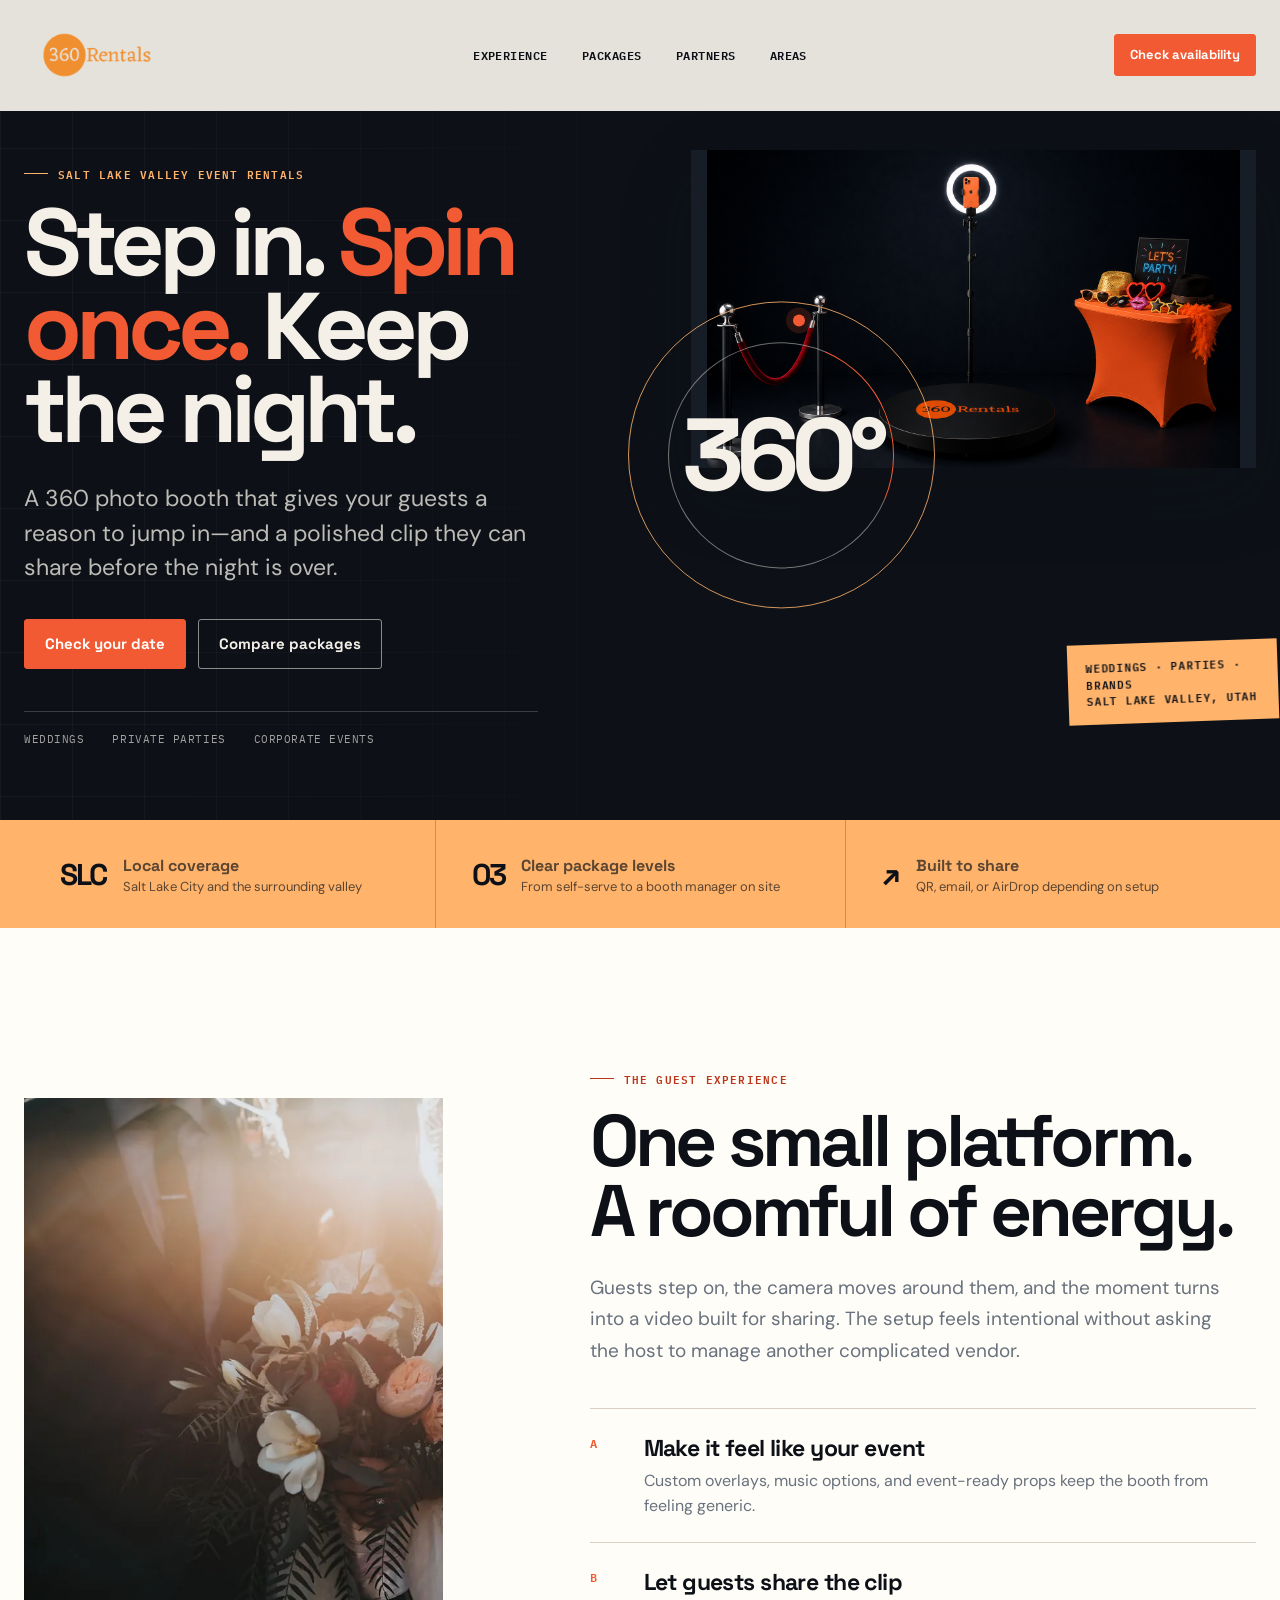
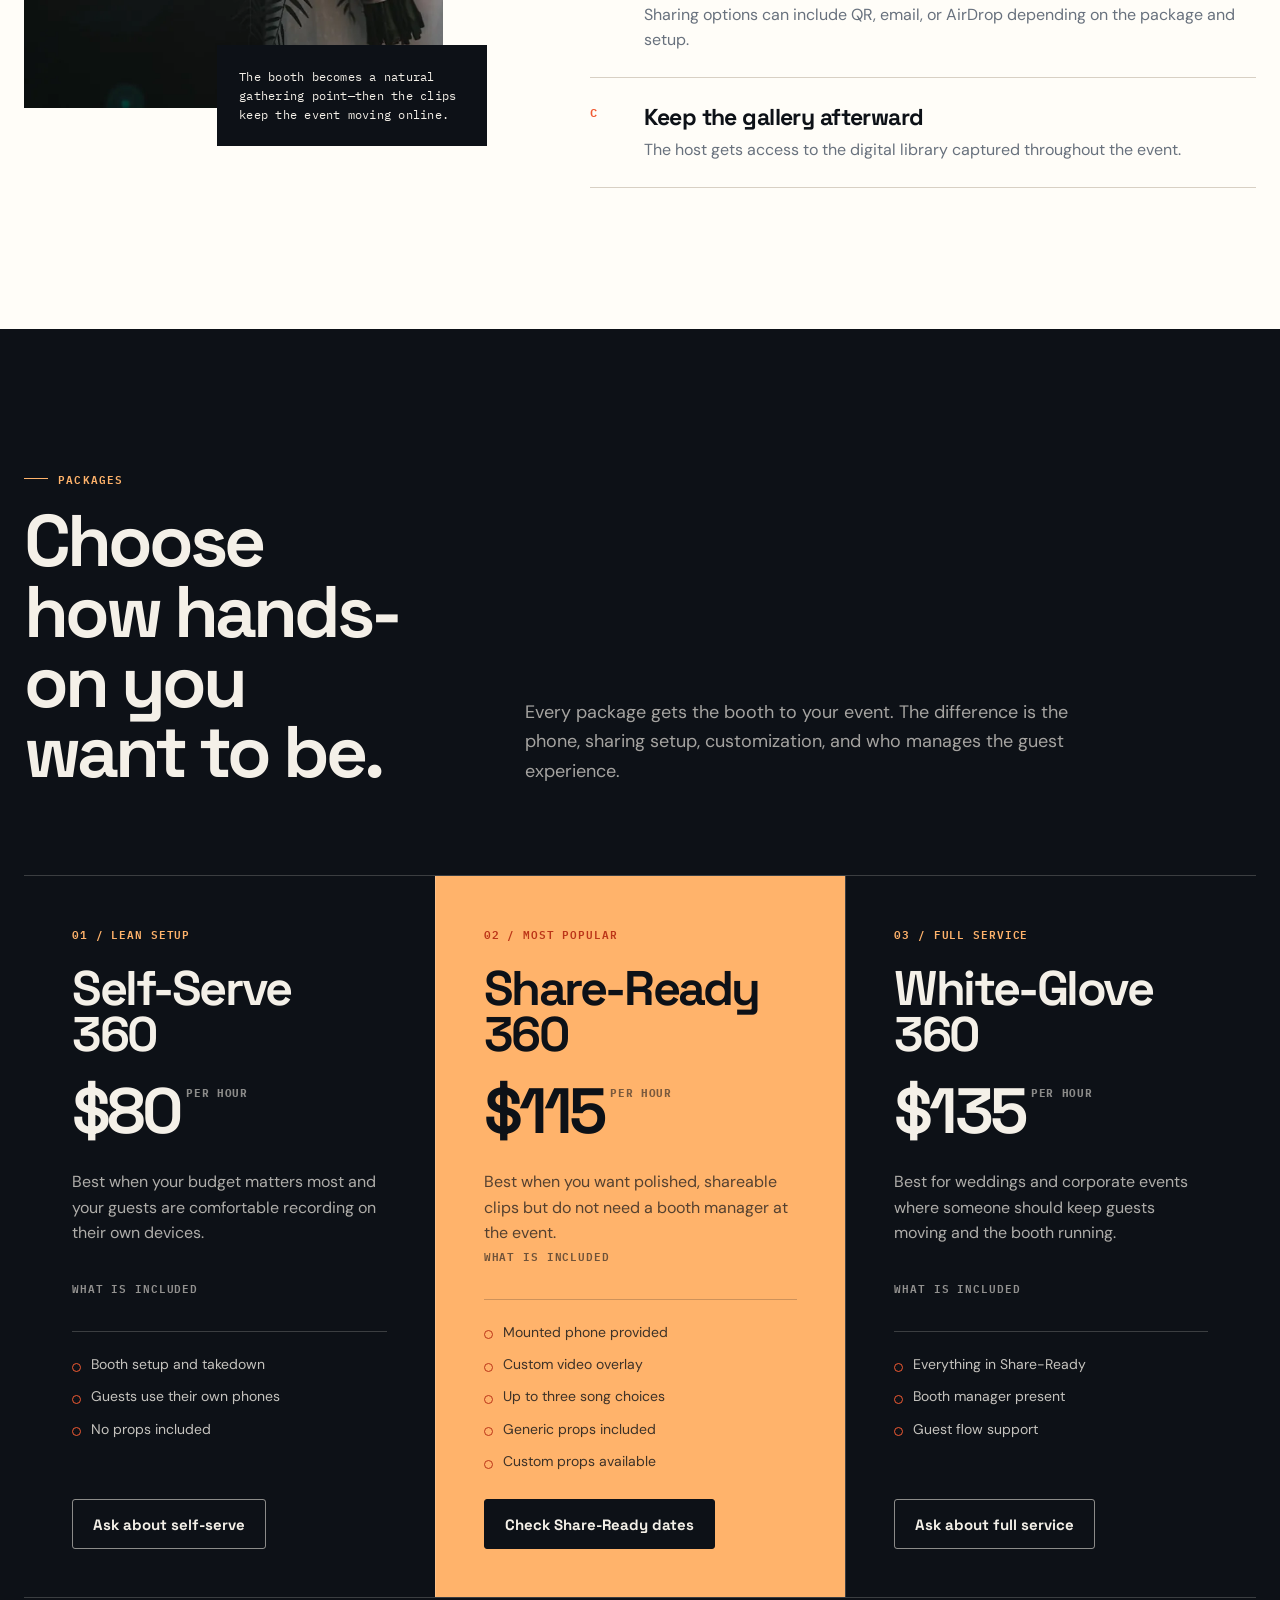
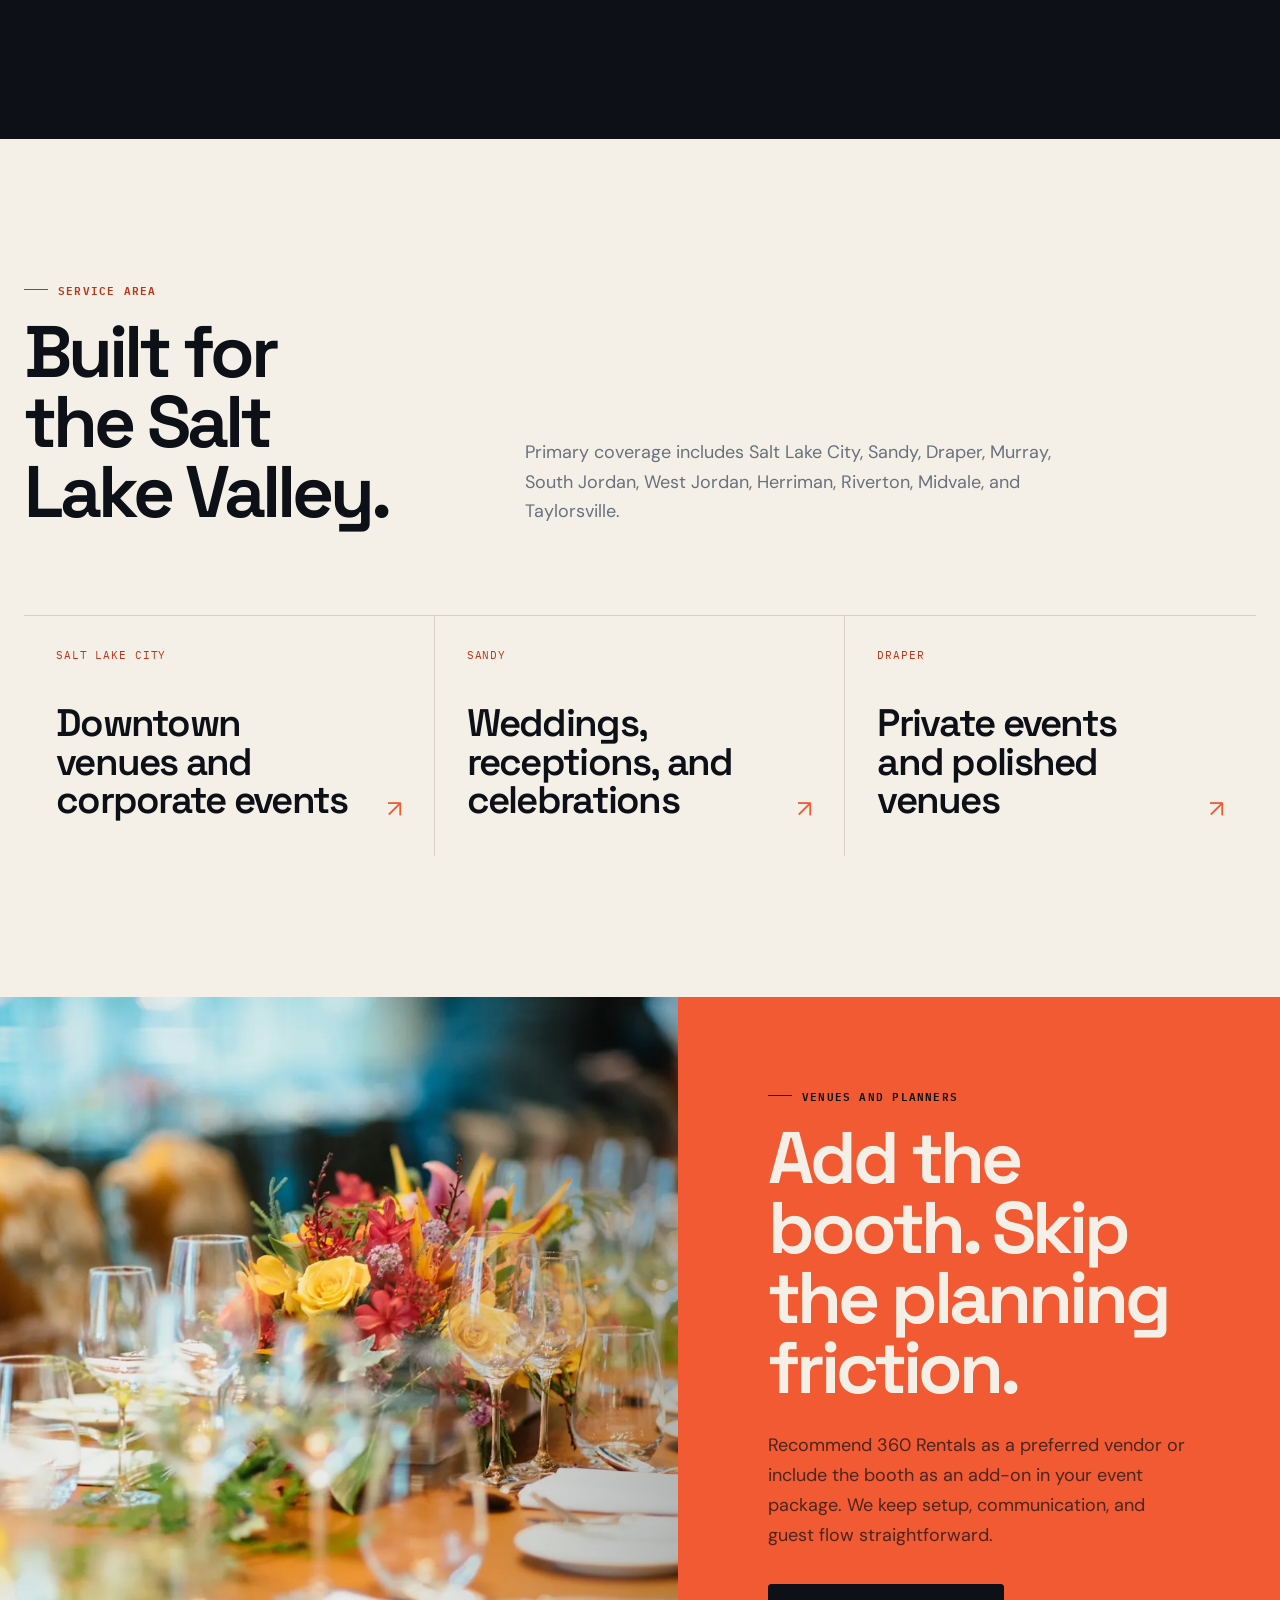
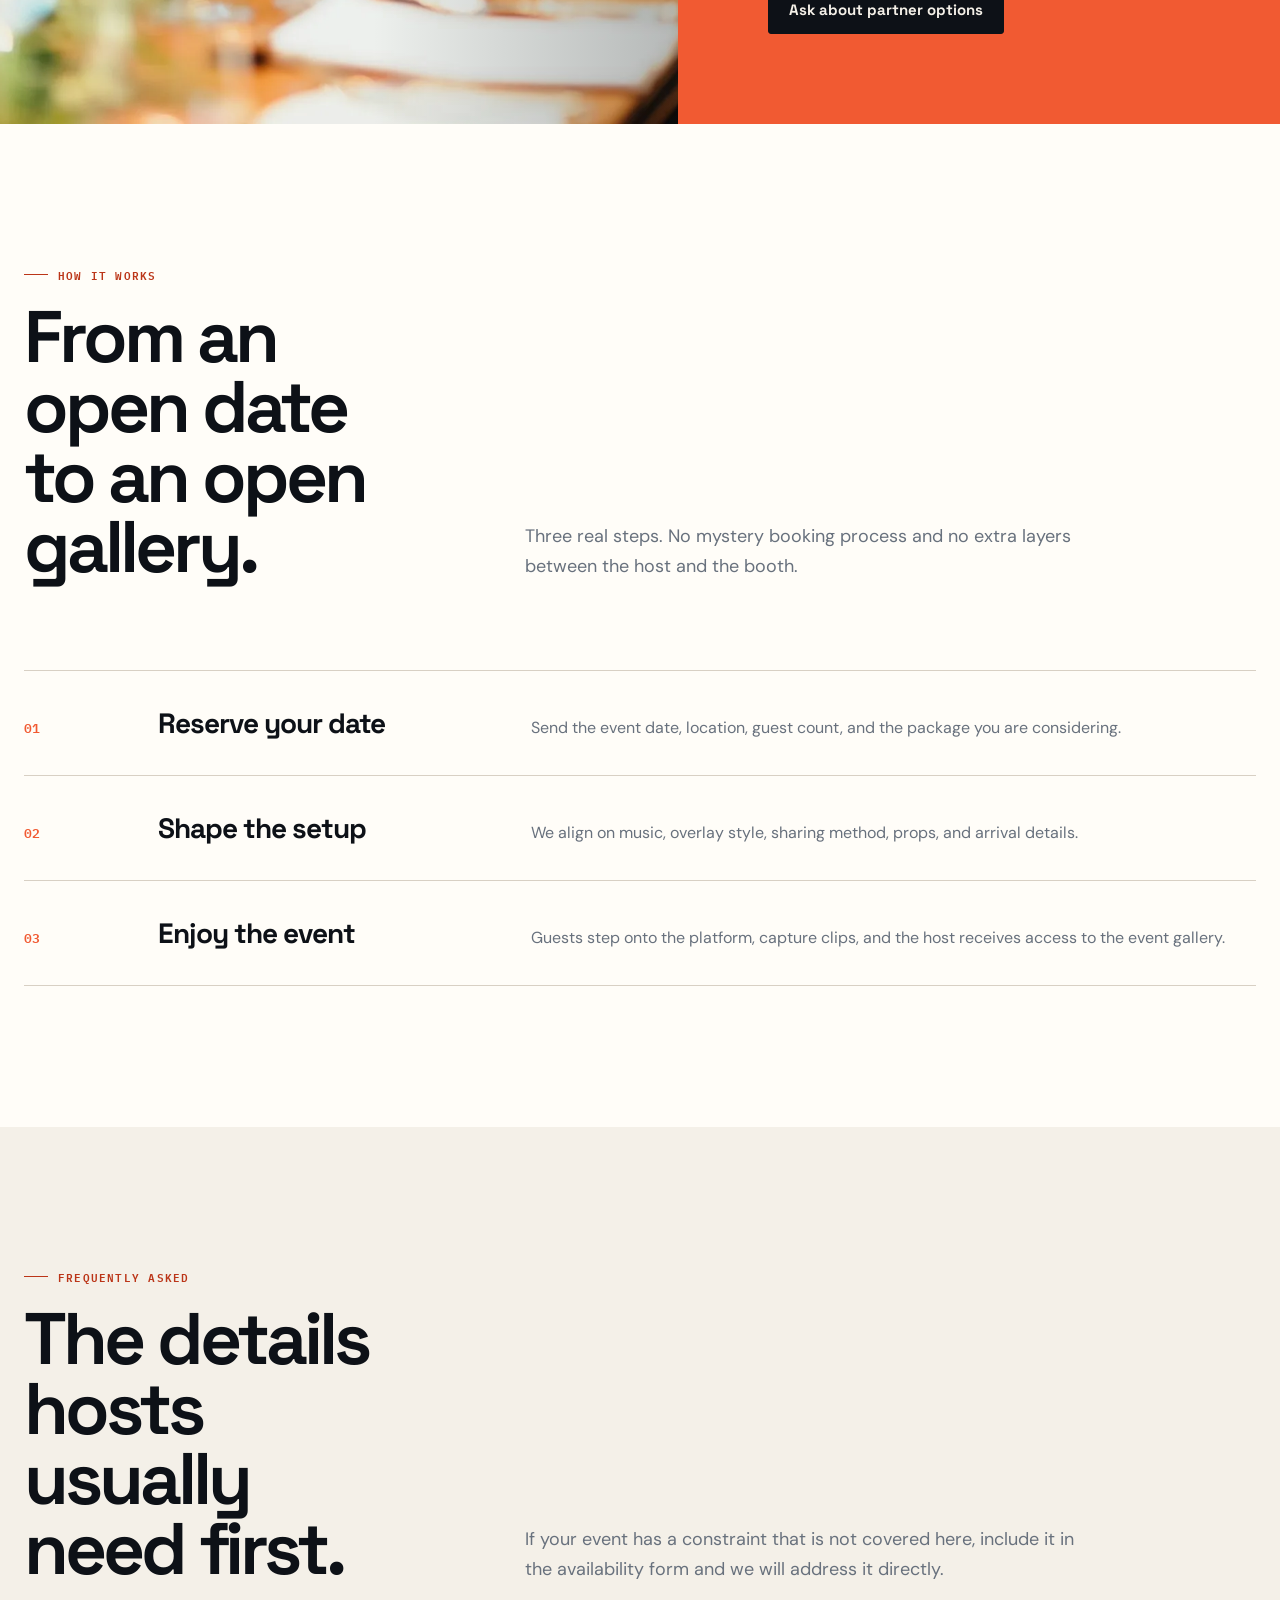
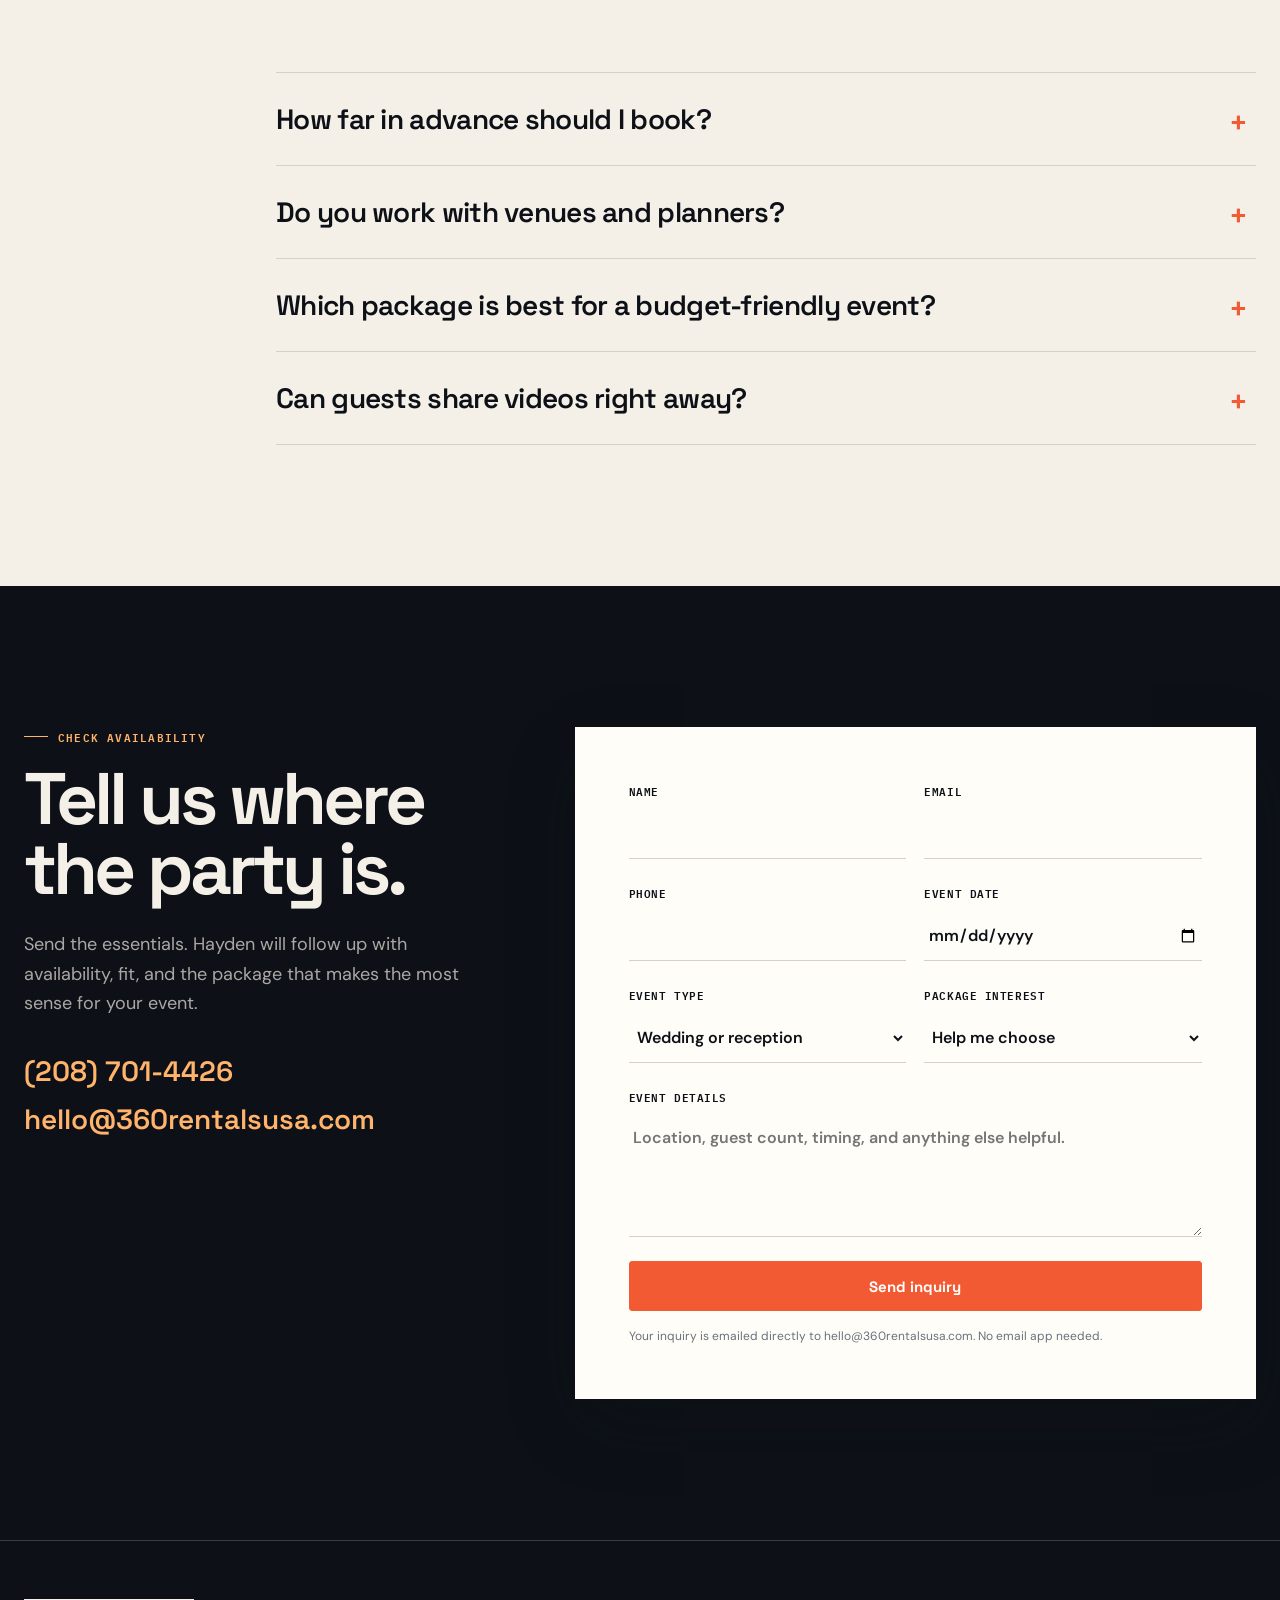
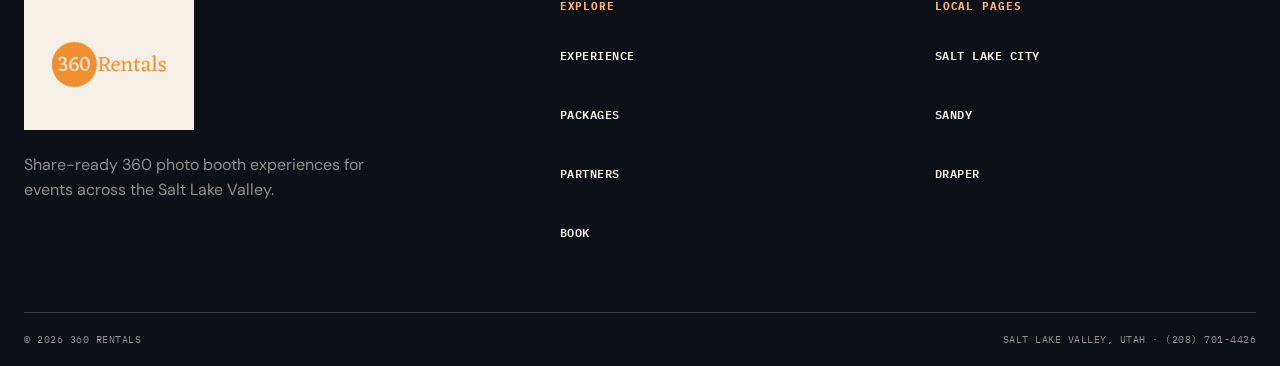
==== commit e1d3ef0e: "Send booking inquiries directly to inbox via FormSubmit - Replace mailto: link with AJAX POST to For" ====
--- a/index.html
+++ b/index.html
@@ -398,6 +398,10 @@
             </div>
           </div>
           <form class="booking-form" id="bookingForm" data-reveal>
+            <input type="text" name="_honey" class="honey" tabindex="-1" autocomplete="off" aria-hidden="true" />
+            <input type="hidden" name="_subject" value="New 360 Rentals inquiry from website" />
+            <input type="hidden" name="_template" value="table" />
+            <input type="hidden" name="_captcha" value="false" />
             <label>Name<input type="text" name="name" autocomplete="name" required /></label>
             <label>Email<input type="email" name="email" autocomplete="email" required /></label>
             <label>Phone<input type="tel" name="phone" autocomplete="tel" /></label>
@@ -422,8 +426,8 @@
               </select>
             </label>
             <label class="full">Event details<textarea name="details" placeholder="Location, guest count, timing, and anything else helpful."></textarea></label>
-            <button type="submit">Create email inquiry</button>
-            <p class="form-note">This opens your email app with the event details filled in. Nothing is sent until you review and send it.</p>
+            <button type="submit">Send inquiry</button>
+            <p class="form-note" id="formStatus">Your inquiry is emailed directly to hello@360rentalsusa.com. No email app needed.</p>
           </form>
         </div>
       </section>
--- a/styles.css
+++ b/styles.css
@@ -398,21 +398,7 @@
   overflow: hidden;
   background: var(--ink-soft);
   box-shadow: var(--shadow);
-}
-
-.hero-frame::after {
-  position: absolute;
-  inset: 0;
-  content: "";
-  background:
-    linear-gradient(180deg, rgba(13, 17, 23, 0.04), rgba(13, 17, 23, 0.35)),
-    linear-gradient(90deg, rgba(241, 90, 50, 0.14), transparent 45%);
-}
-
-.hero-frame img {
-  width: 100%;
-  height: 100%;
-  object-fit: cover;
+  aspect-ratio: 16 / 9;
 }
 
 .hero-frame video {
@@ -420,6 +406,19 @@
   height: 100%;
   object-fit: contain;
   background: var(--ink-soft);
+}
+
+.hero-frame .hero-fallback {
+  display: none;
+}
+
+@media (prefers-reduced-motion: reduce) {
+  .hero-frame video {
+    display: none;
+  }
+  .hero-frame .hero-fallback {
+    display: block;
+  }
 }
 
 .orbit {
@@ -1045,6 +1044,13 @@
   box-shadow: var(--shadow);
 }
 
+.booking-form .honey {
+  position: absolute;
+  left: -9999px;
+  opacity: 0;
+  pointer-events: none;
+}
+
 .booking-form label {
   display: grid;
   gap: 9px;
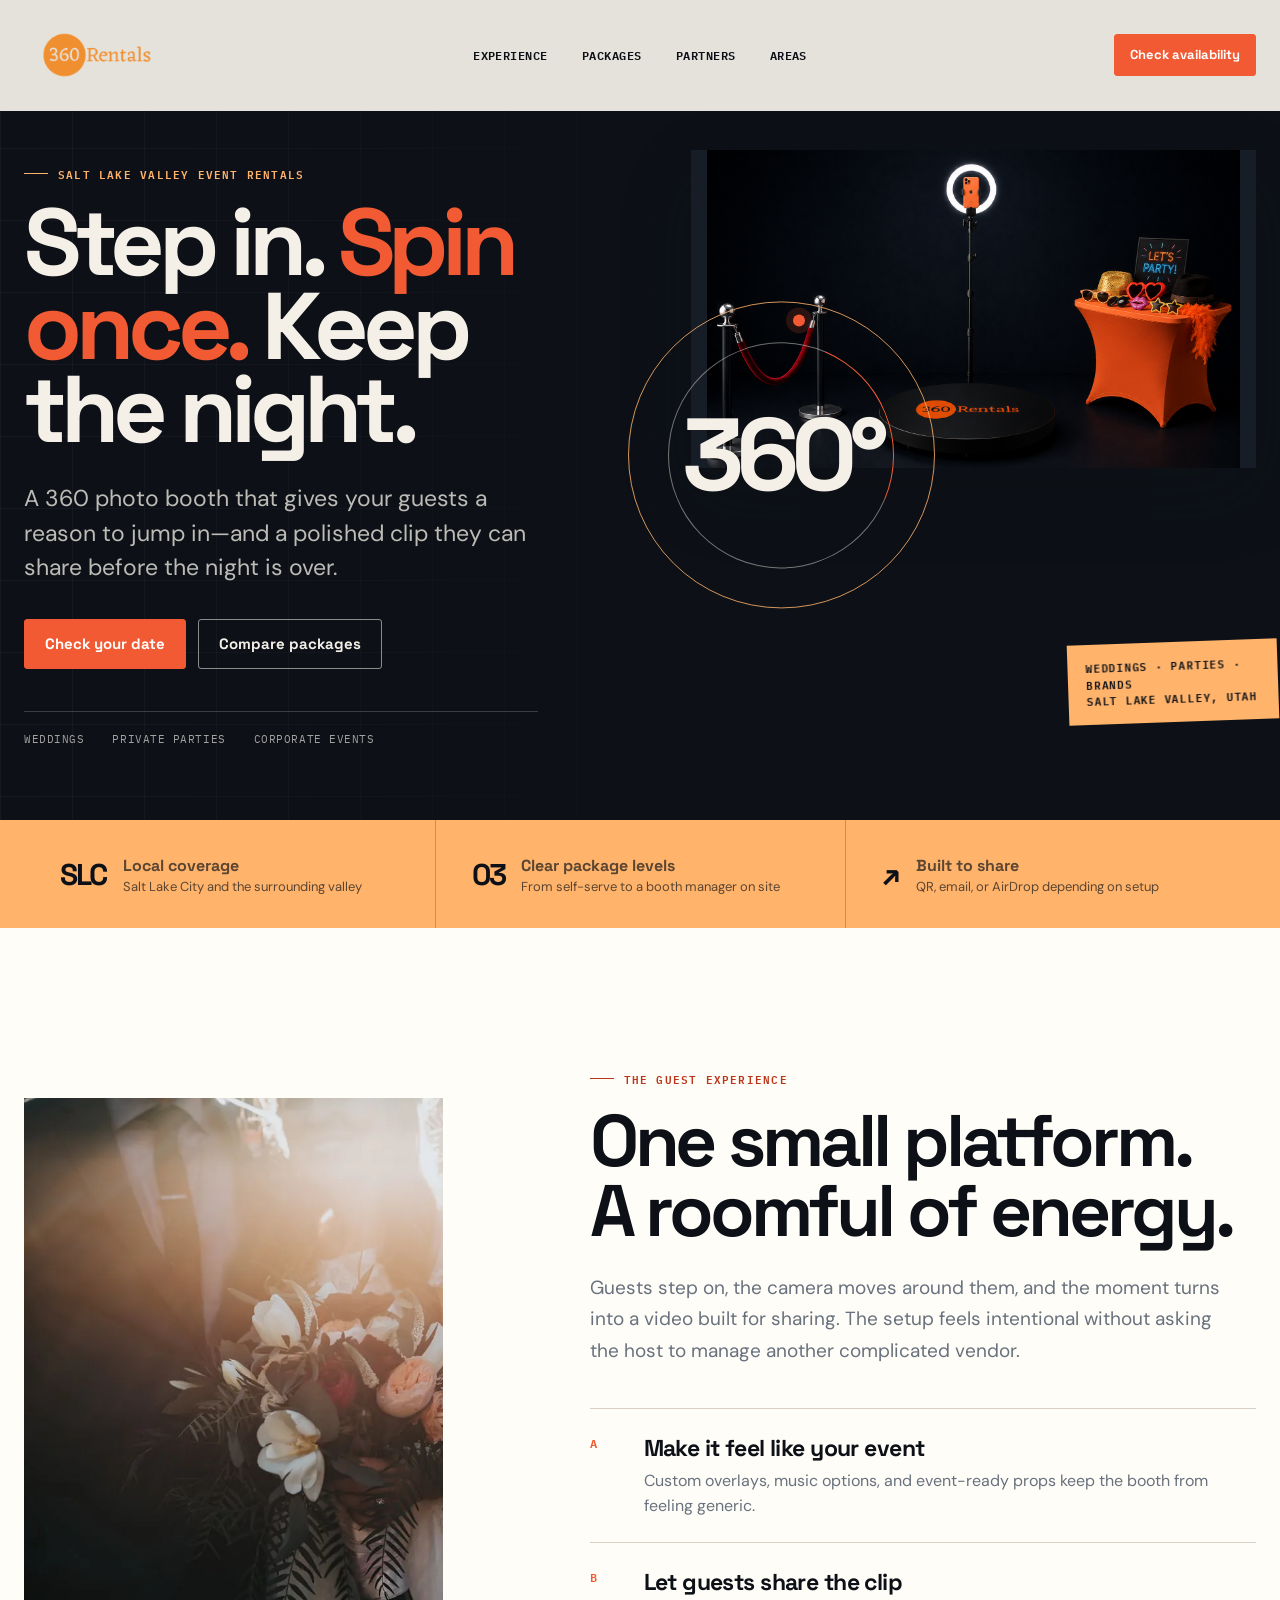
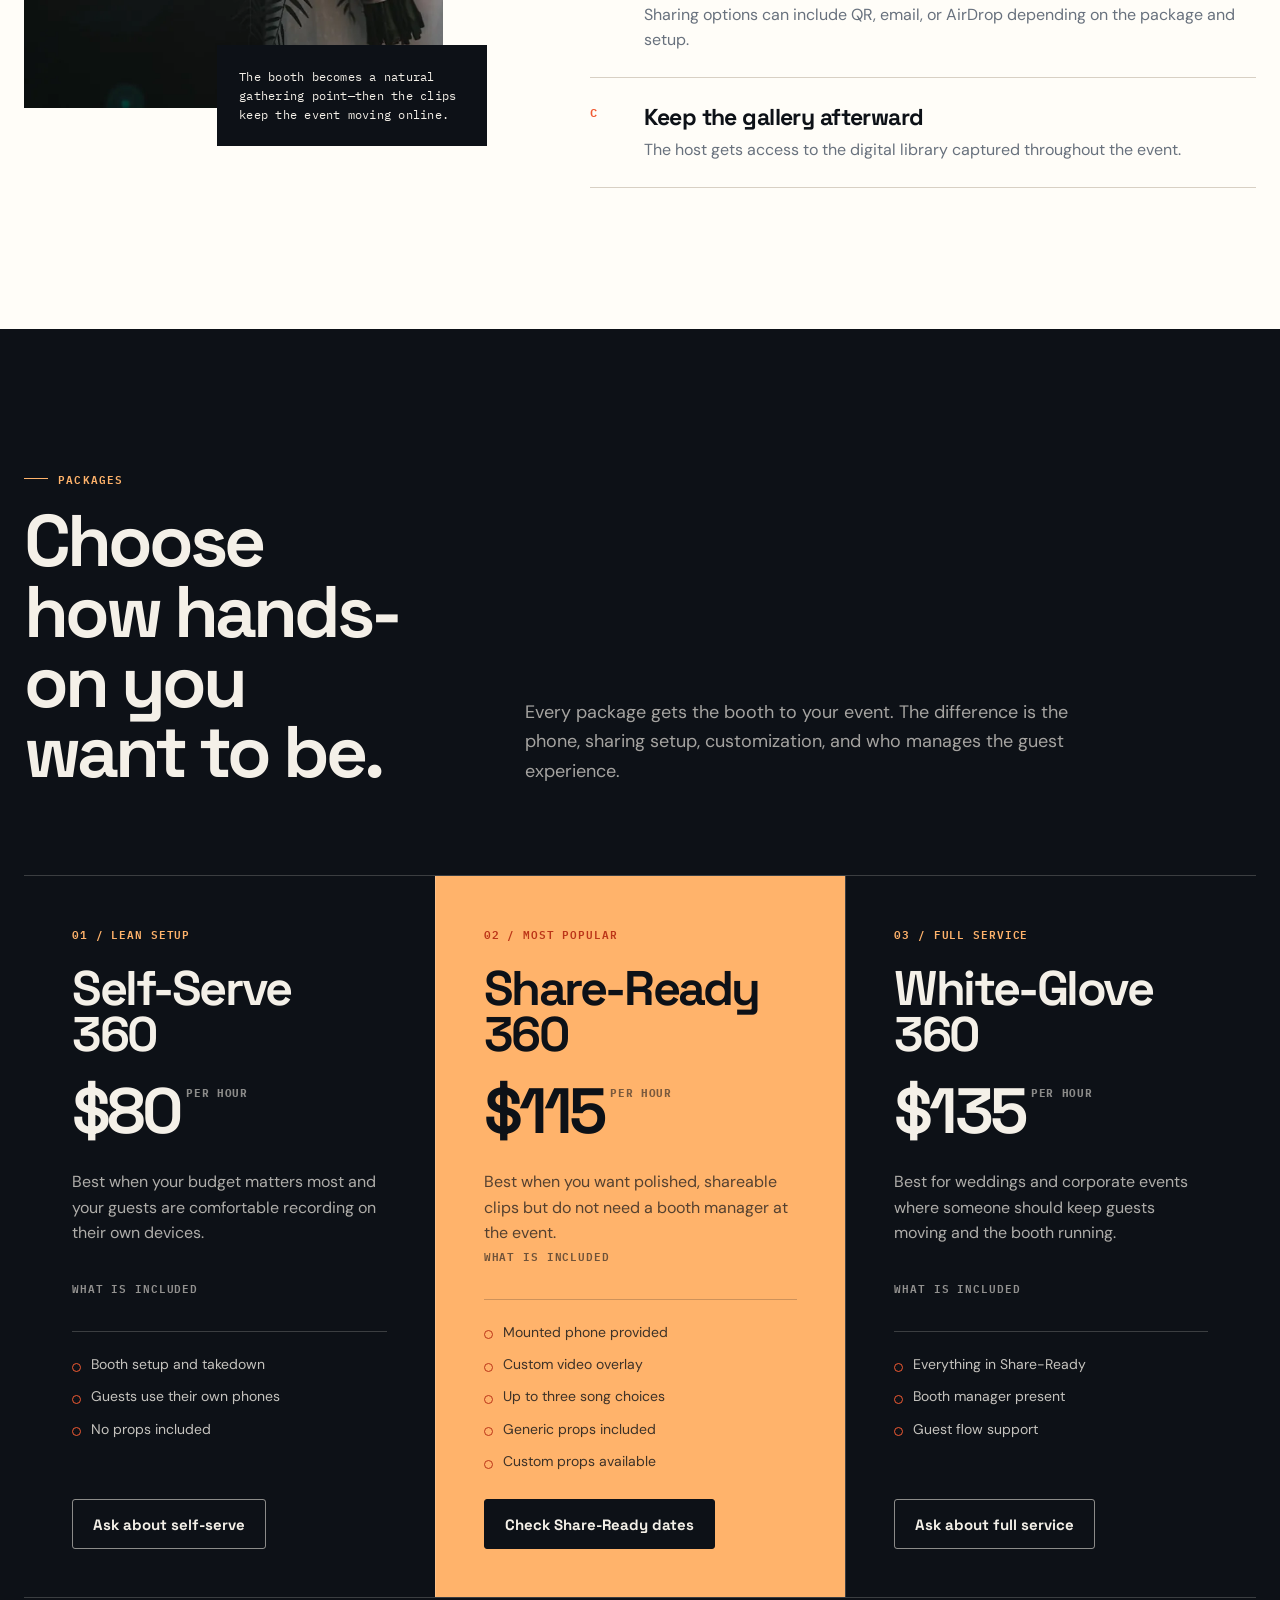
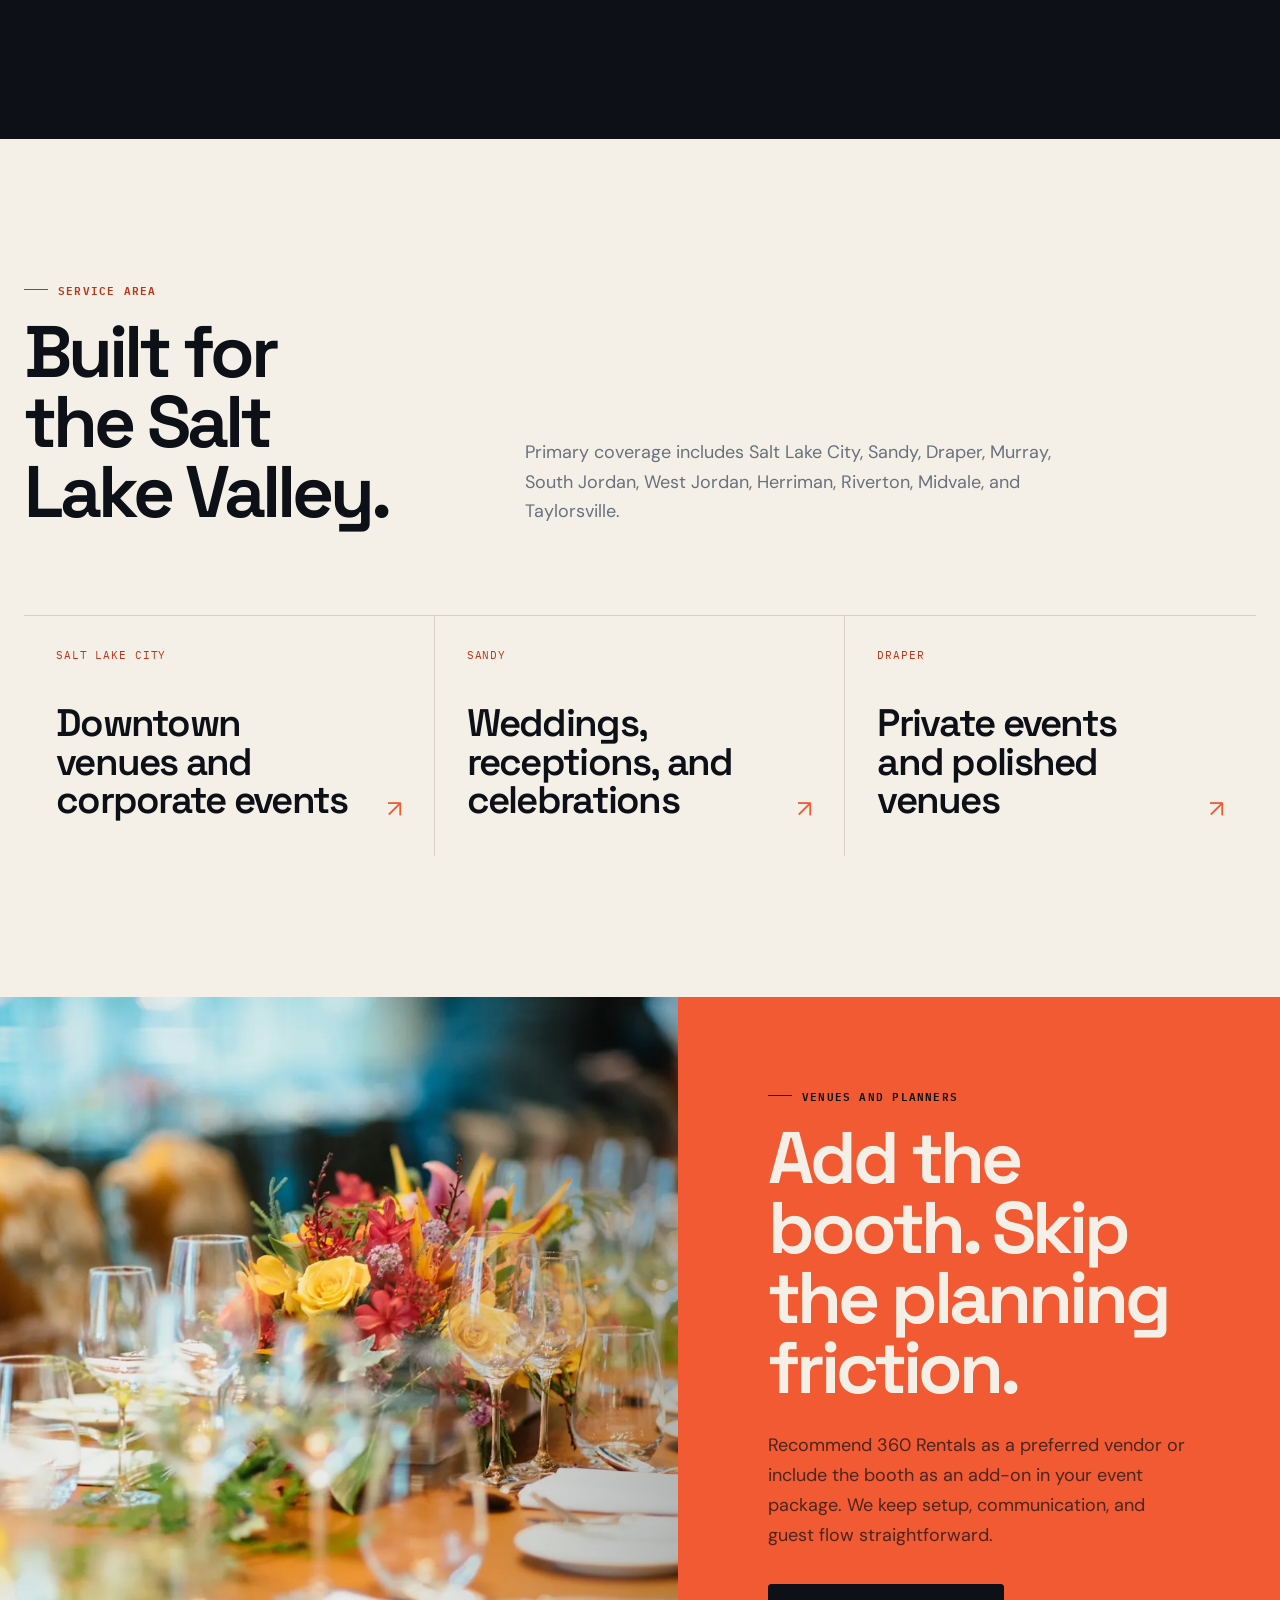
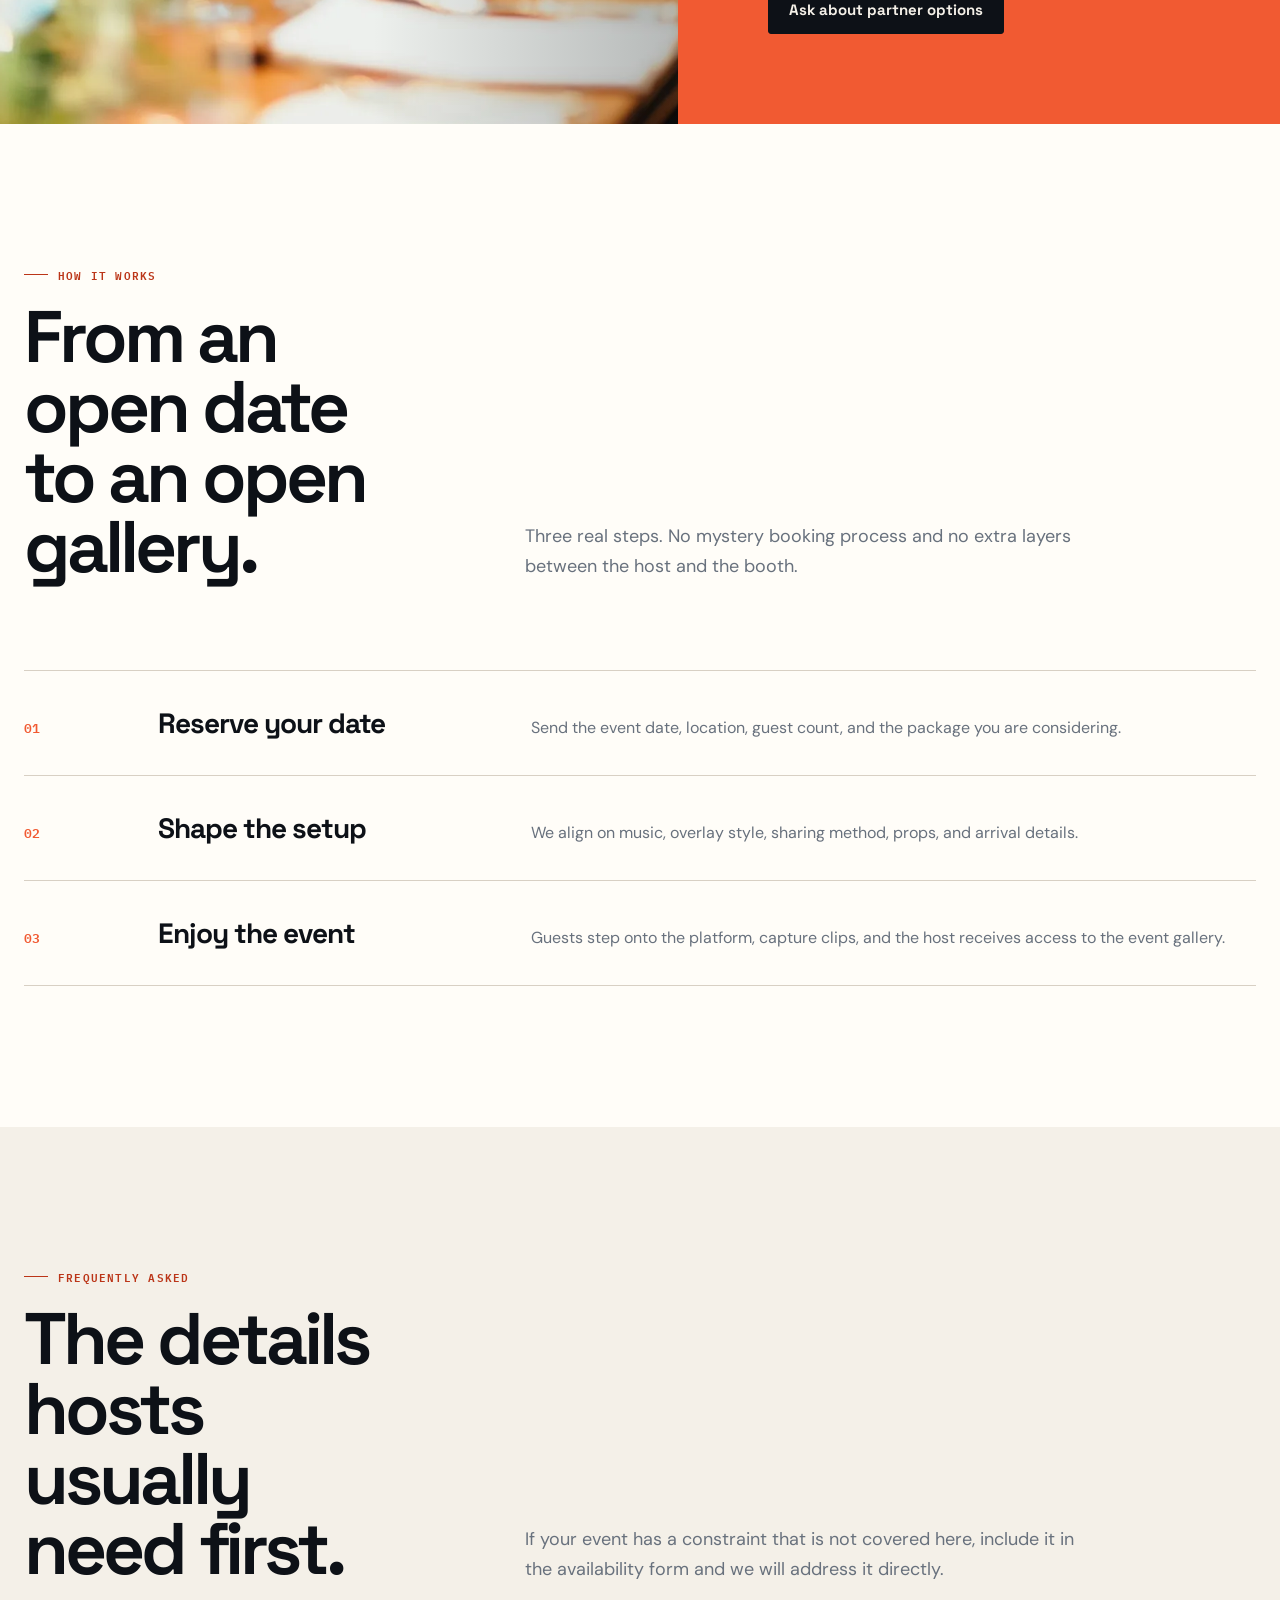
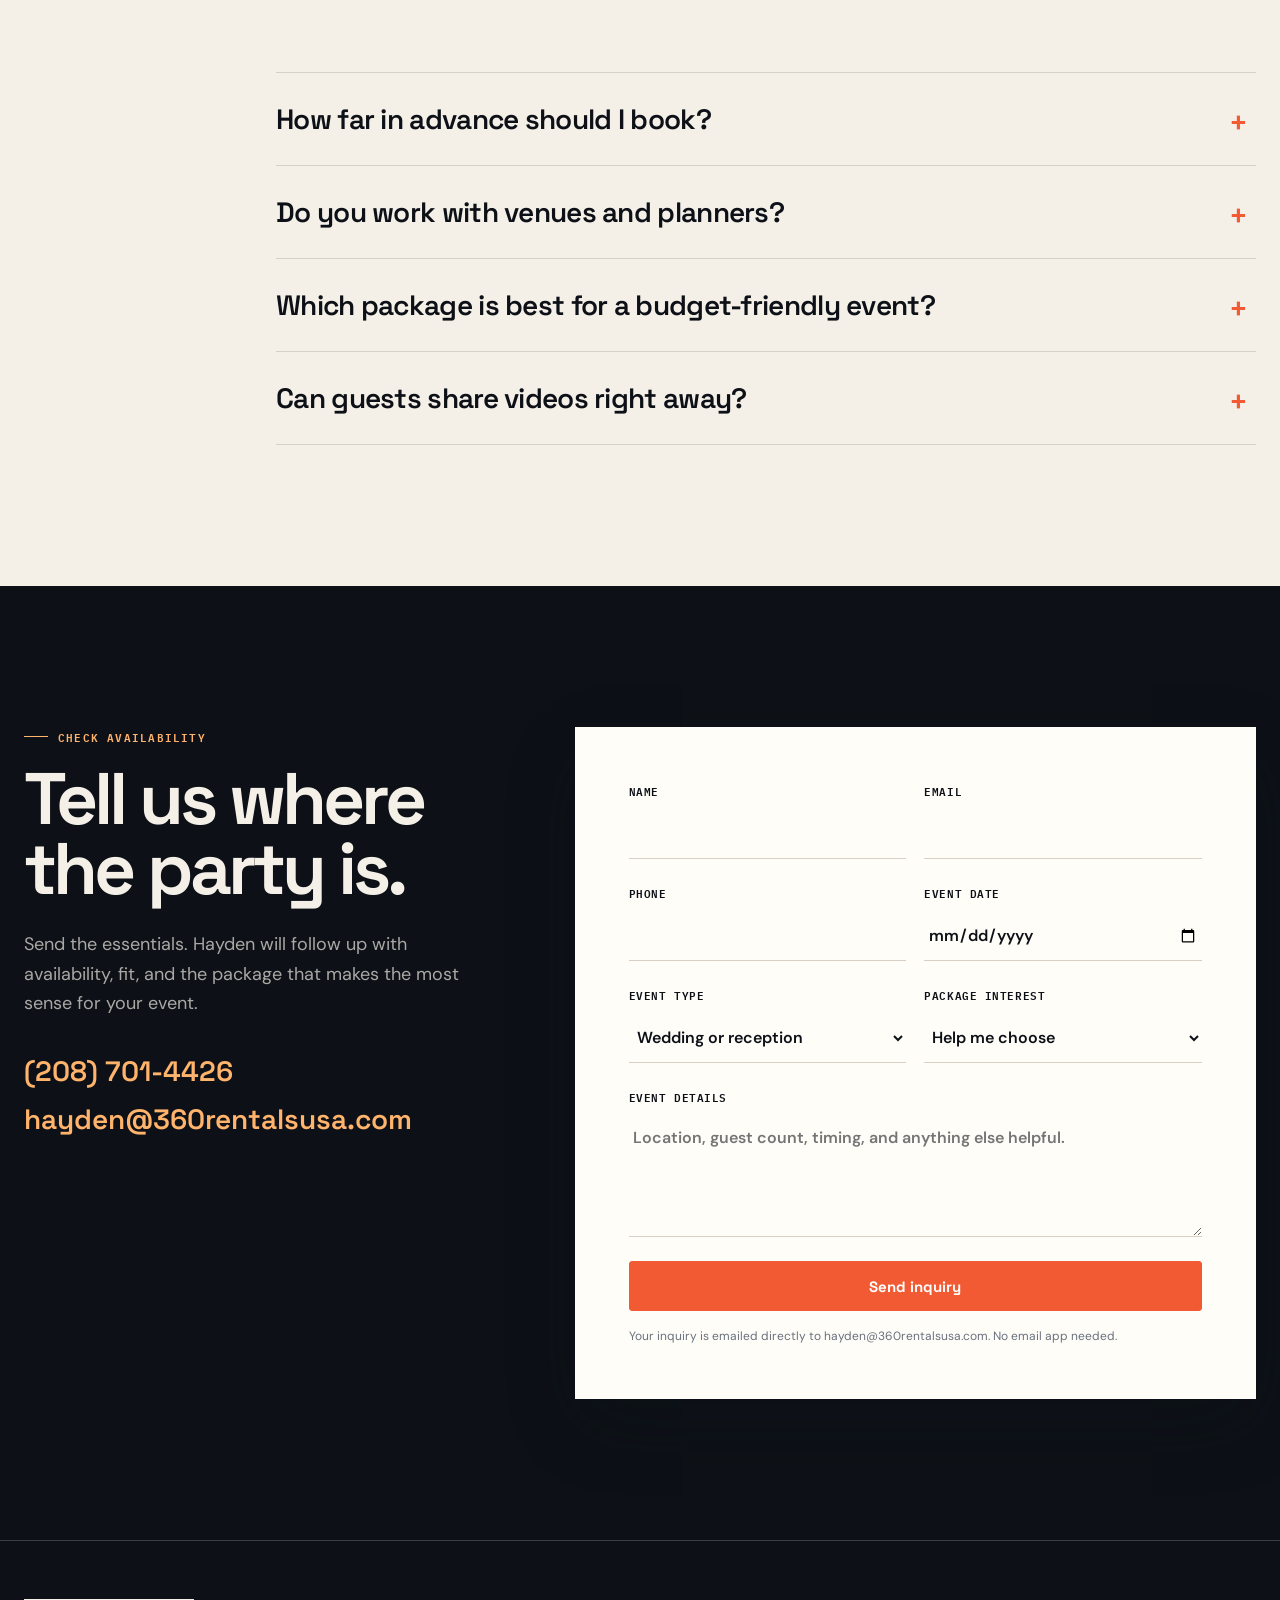
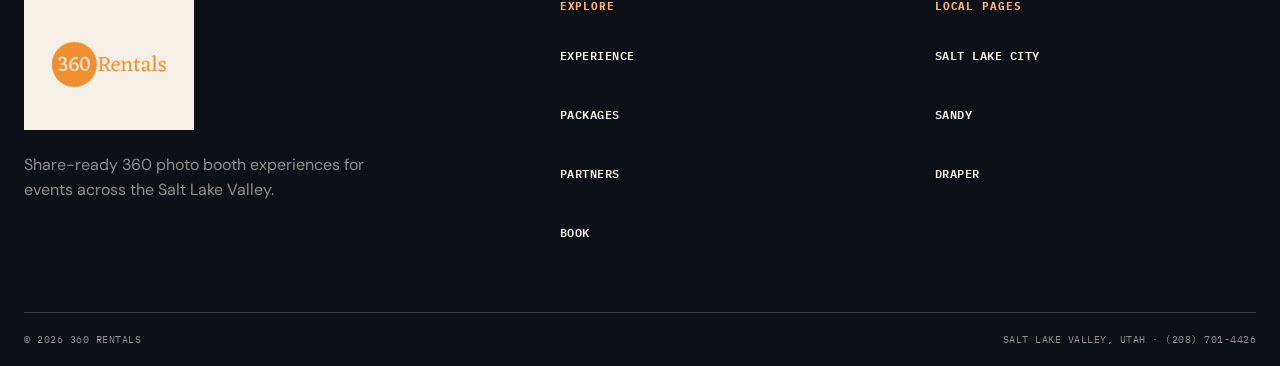
==== commit 680202d3: "Use hayden@360rentalsusa.com as the contact and form email" ====
--- a/index.html
+++ b/index.html
@@ -50,7 +50,7 @@
         "image": "https://www.360rentalsusa.com/assets/logo-background.jpeg",
         "url": "https://www.360rentalsusa.com/",
         "telephone": "+12087014426",
-        "email": "hello@360rentalsusa.com",
+        "email": "hayden@360rentalsusa.com",
         "priceRange": "$80-$135",
         "areaServed": [
           "Salt Lake City, UT",
@@ -394,7 +394,7 @@
             <p>Send the essentials. Hayden will follow up with availability, fit, and the package that makes the most sense for your event.</p>
             <div class="contact-lines">
               <a href="tel:+12087014426">(208) 701-4426</a>
-              <a href="mailto:hello@360rentalsusa.com">hello@360rentalsusa.com</a>
+              <a href="mailto:hayden@360rentalsusa.com">hayden@360rentalsusa.com</a>
             </div>
           </div>
           <form class="booking-form" id="bookingForm" data-reveal>
@@ -427,7 +427,7 @@
             </label>
             <label class="full">Event details<textarea name="details" placeholder="Location, guest count, timing, and anything else helpful."></textarea></label>
             <button type="submit">Send inquiry</button>
-            <p class="form-note" id="formStatus">Your inquiry is emailed directly to hello@360rentalsusa.com. No email app needed.</p>
+            <p class="form-note" id="formStatus">Your inquiry is emailed directly to hayden@360rentalsusa.com. No email app needed.</p>
           </form>
         </div>
       </section>
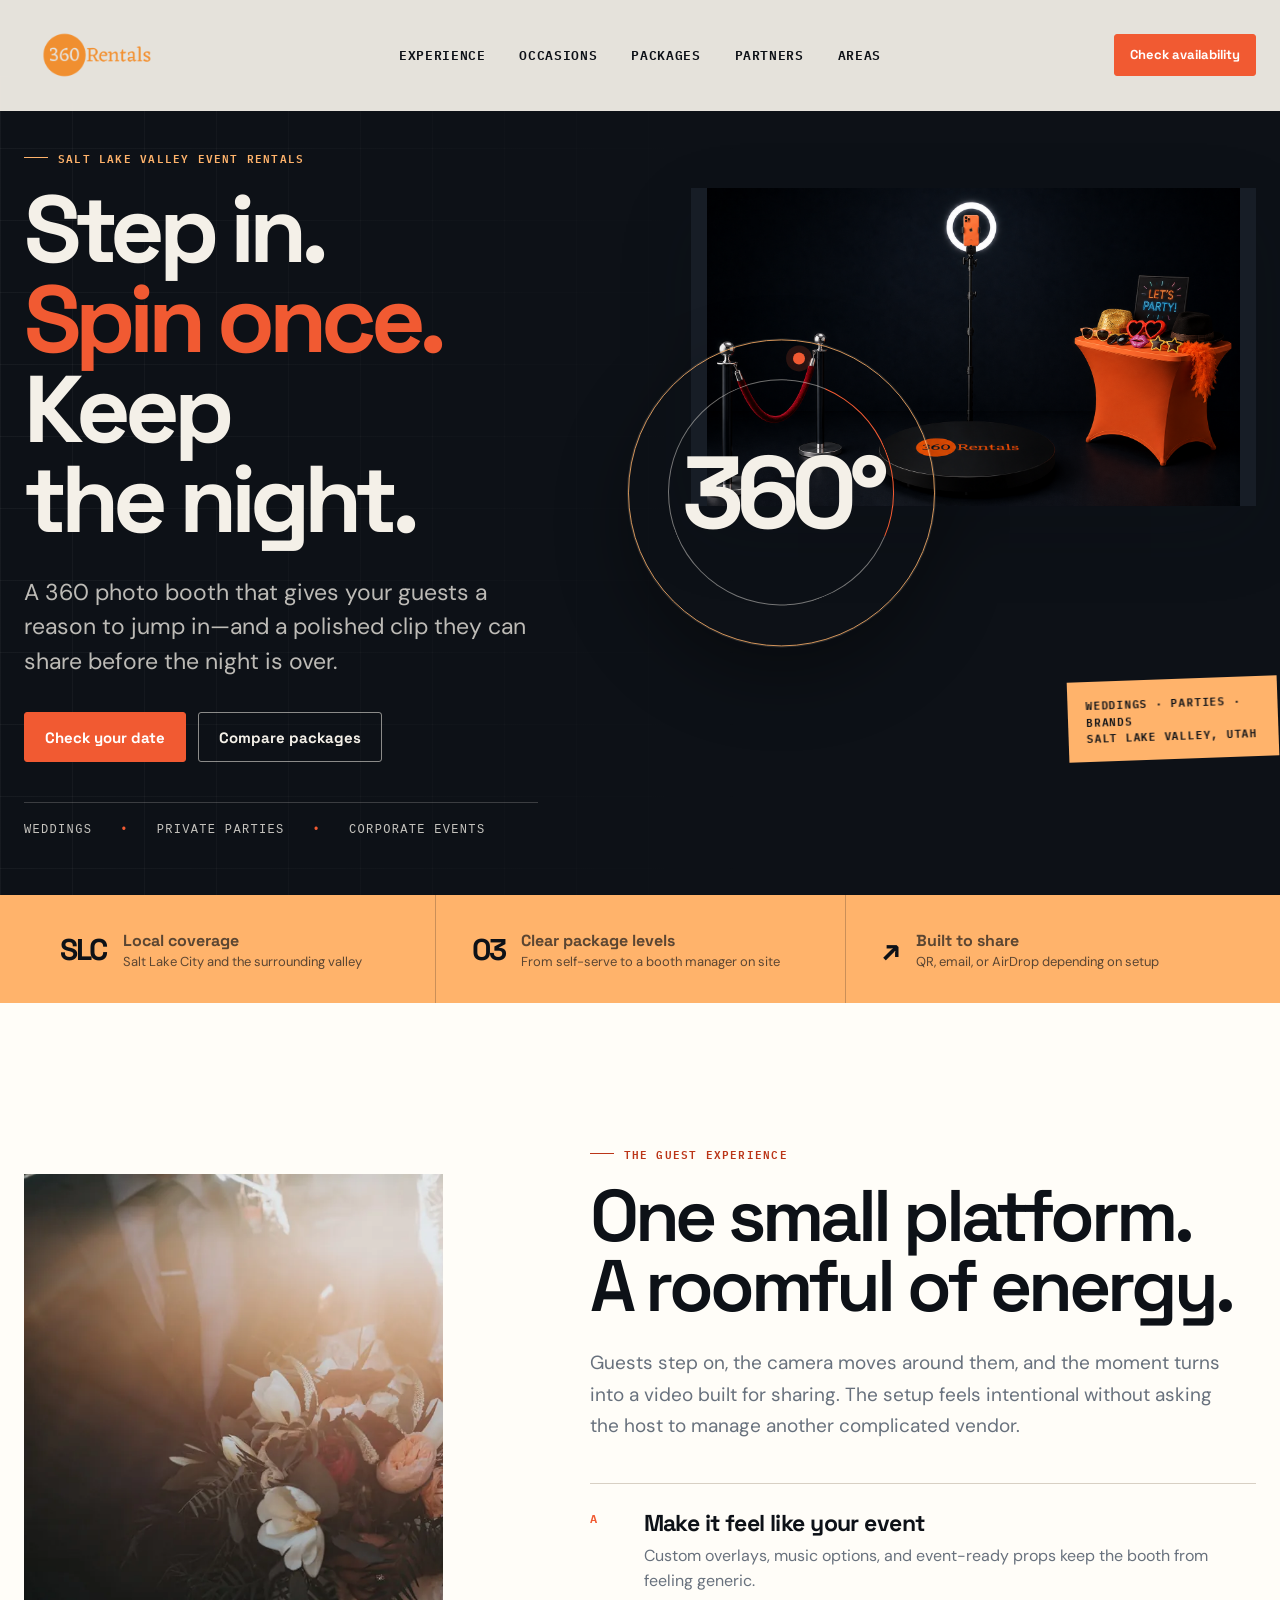
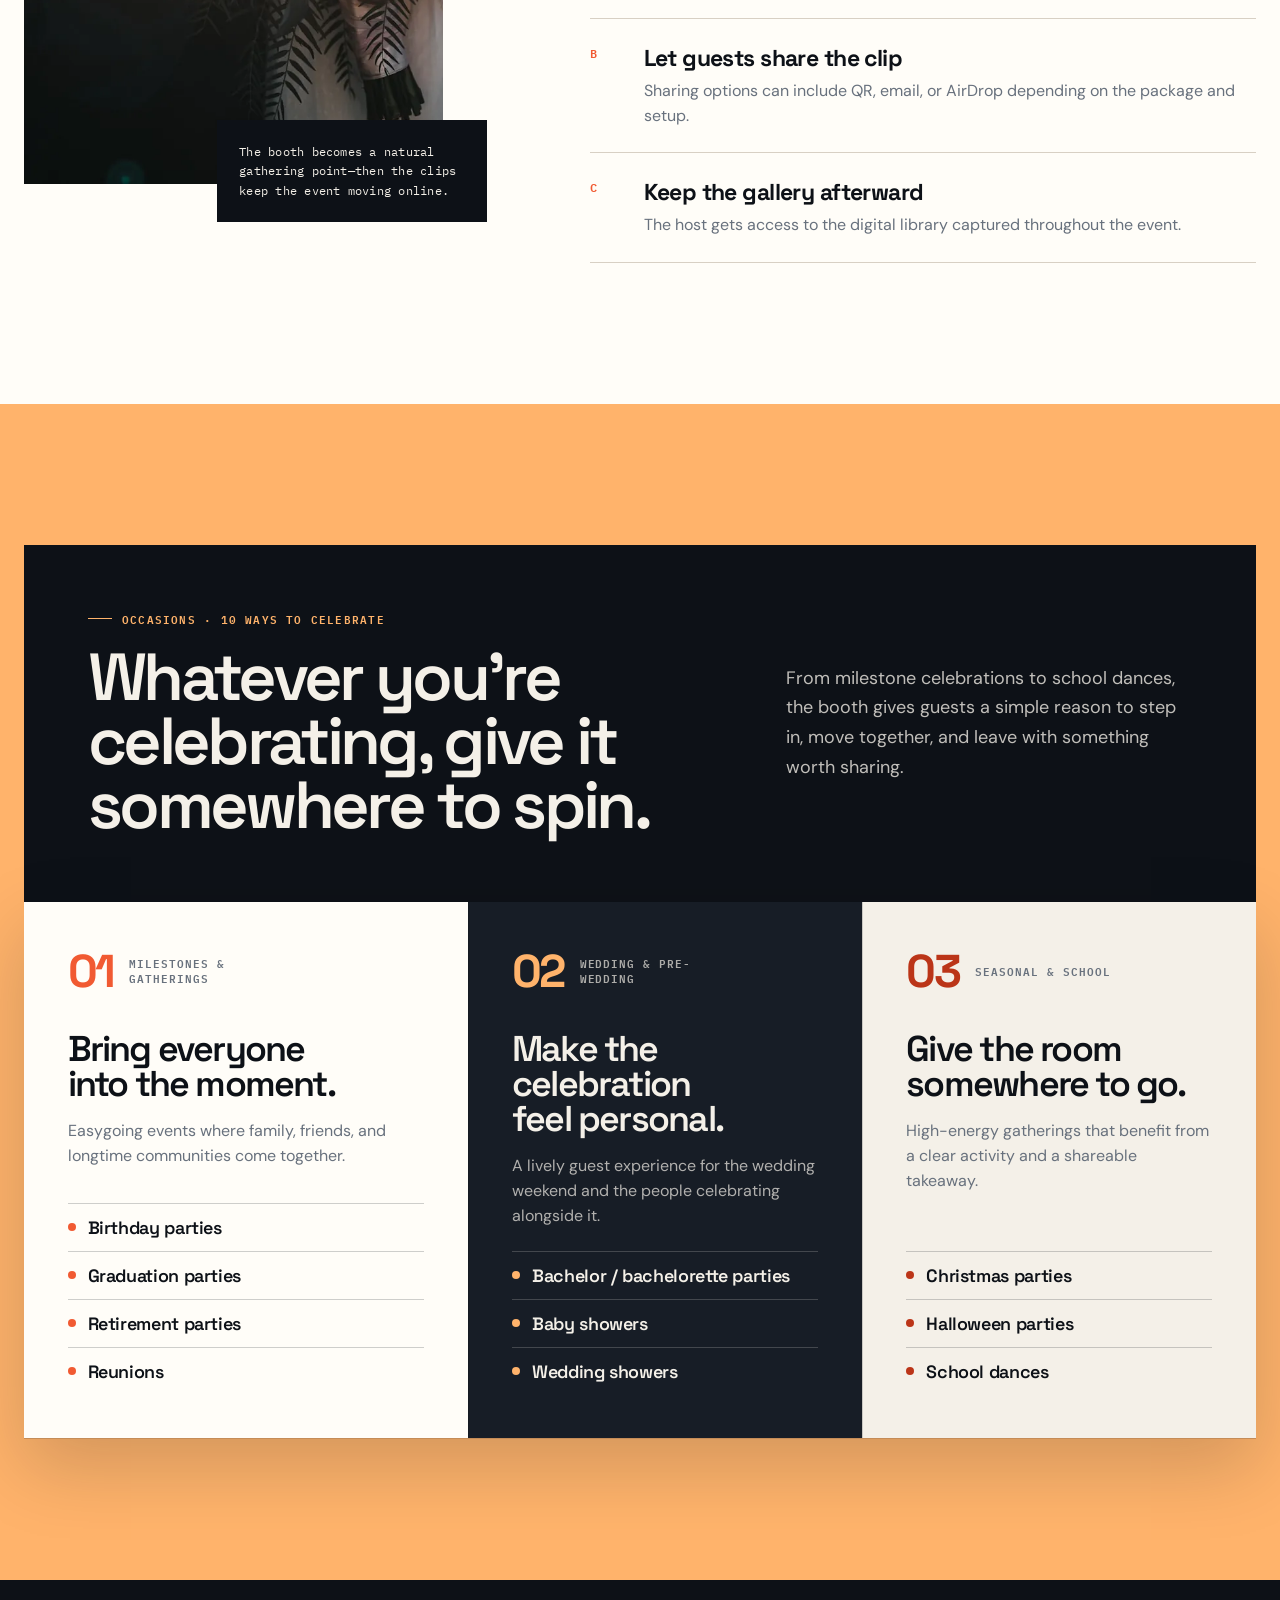
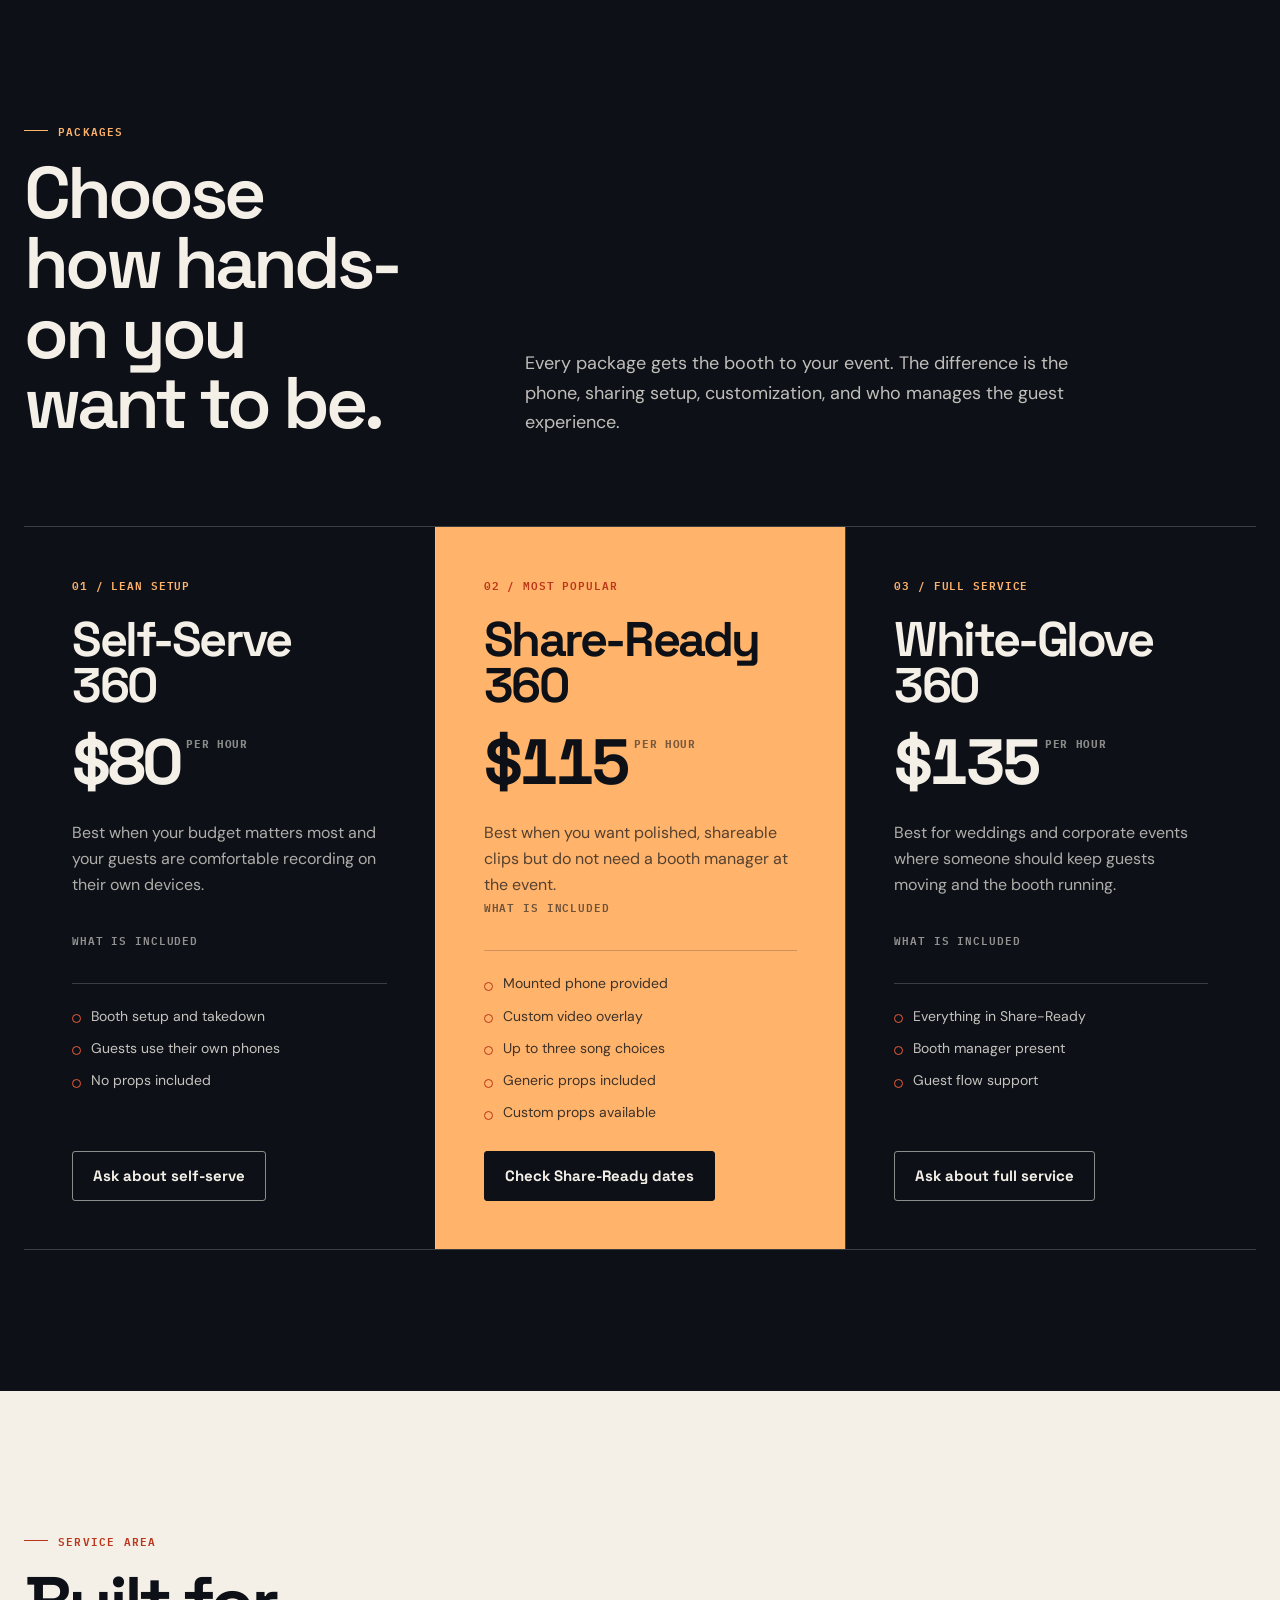
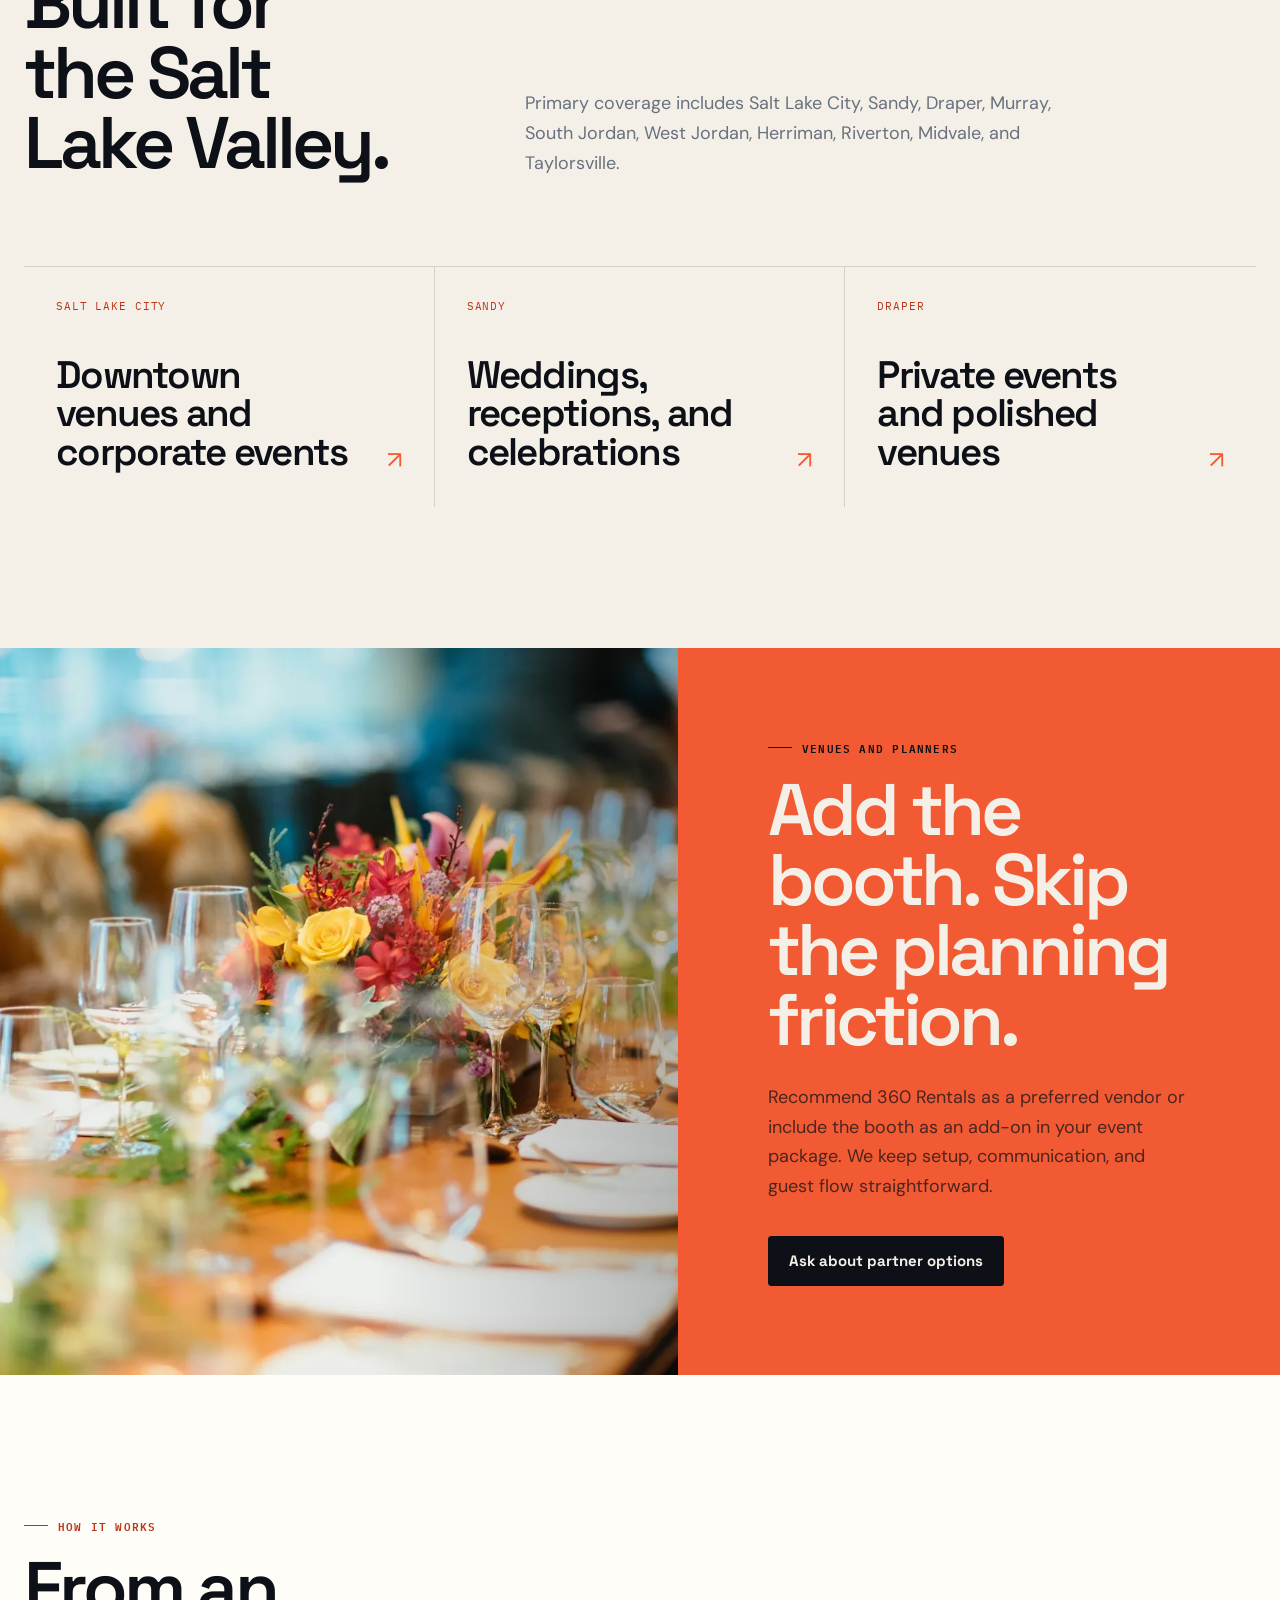
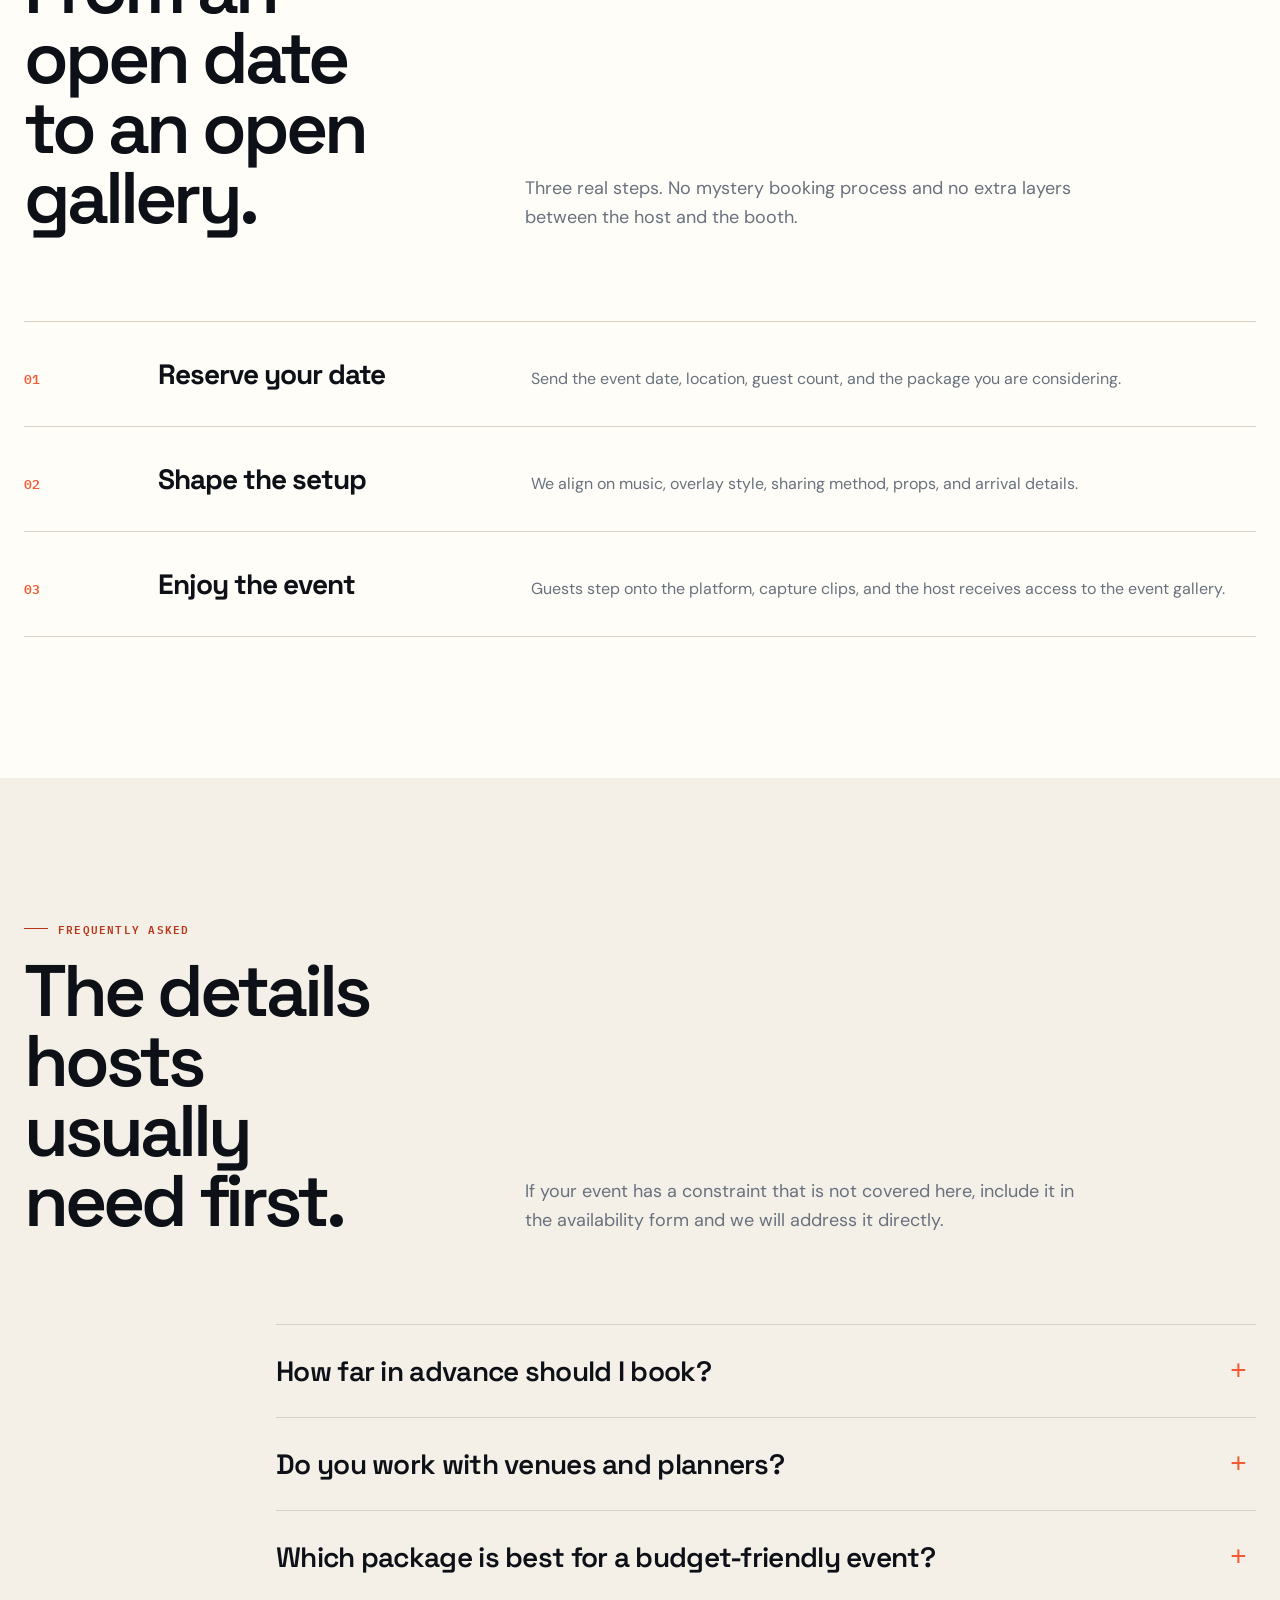
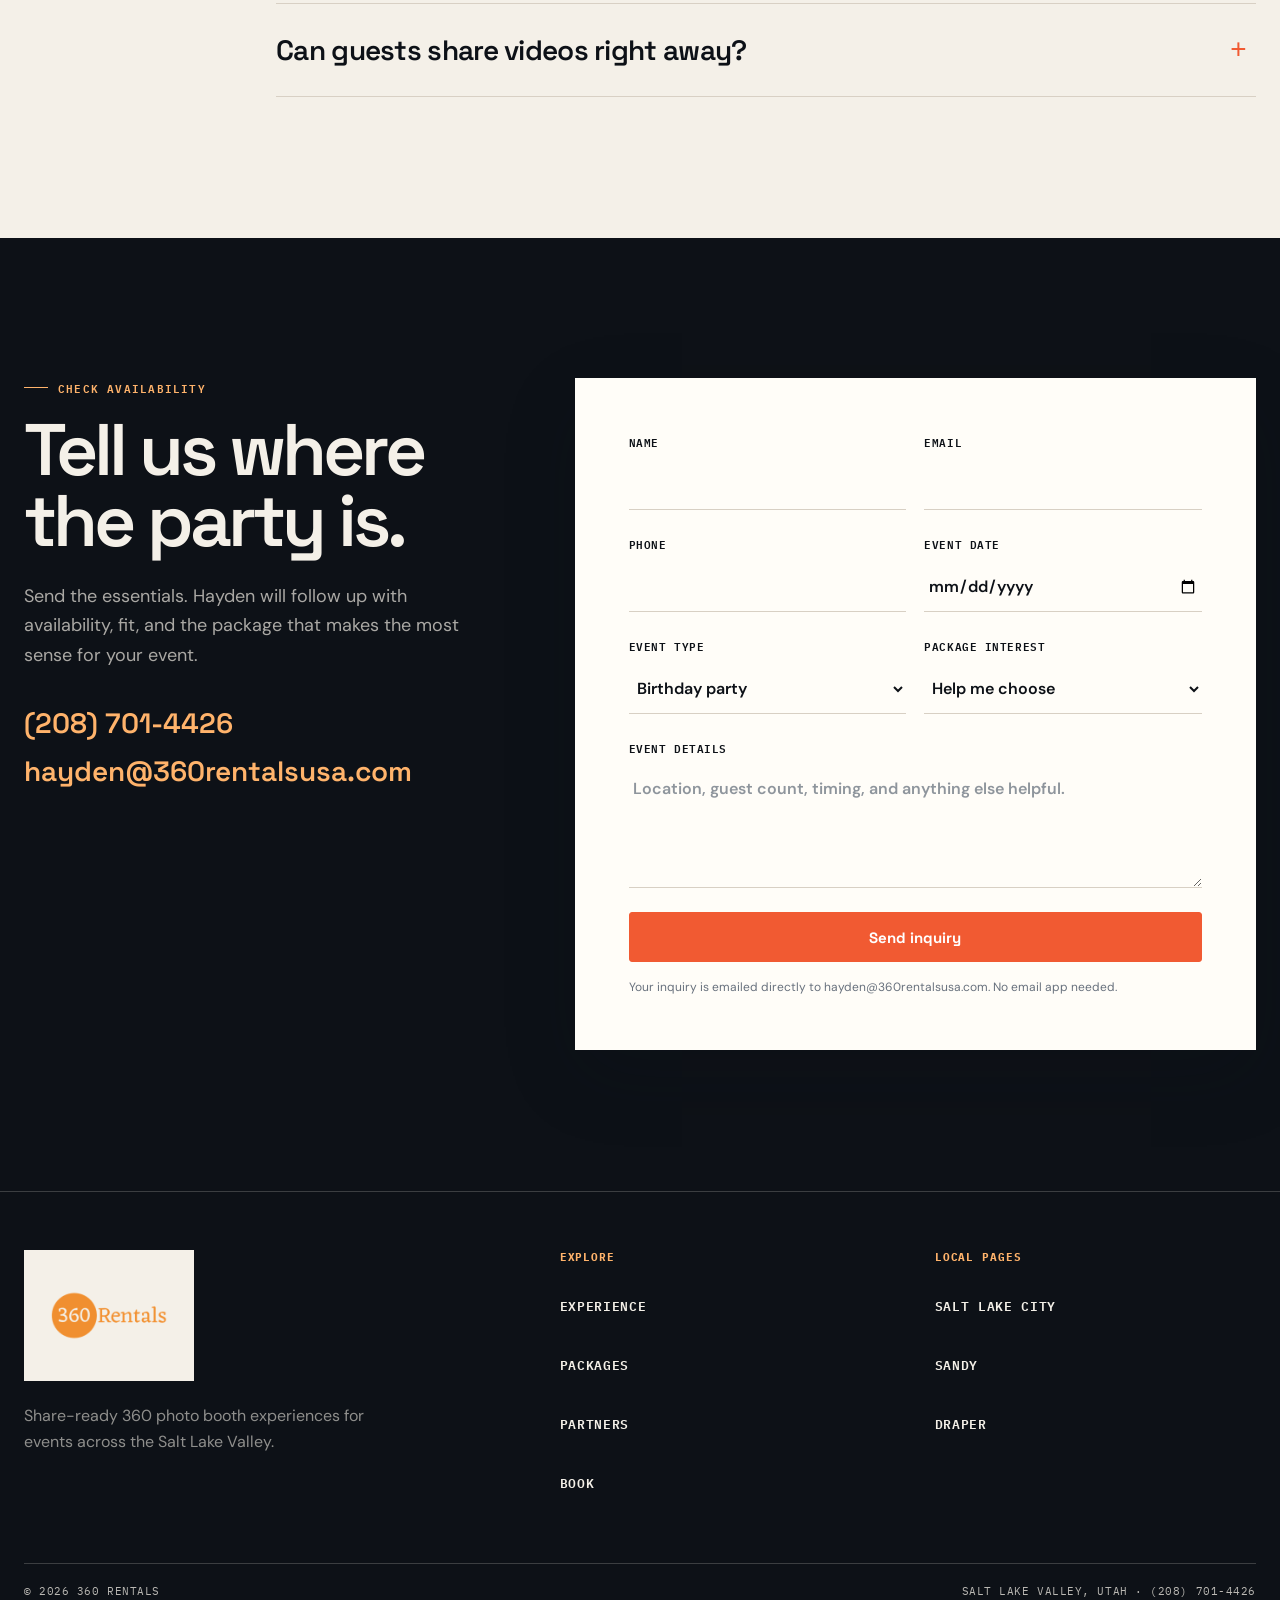
==== commit 352bb45a: "feat: make occasions section stand out" ====
--- a/index.html
+++ b/index.html
@@ -139,6 +139,7 @@
         </a>
         <nav class="site-nav" id="site-navigation" aria-label="Primary navigation" data-site-nav>
           <a href="#experience">Experience</a>
+          <a href="#occasions">Occasions</a>
           <a href="#packages">Packages</a>
           <a href="#venues">Partners</a>
           <a href="#areas">Areas</a>
@@ -258,6 +259,48 @@
                 <div><h3>Keep the gallery afterward</h3><p>The host gets access to the digital library captured throughout the event.</p></div>
               </li>
             </ul>
+          </div>
+        </div>
+      </section>
+
+      <section class="section occasions-section" id="occasions">
+        <div class="shell">
+          <div class="section-heading occasion-heading" data-reveal>
+            <div><p class="eyebrow">Occasions · 10 ways to celebrate</p><h2>Whatever you’re celebrating, give it somewhere to spin.</h2></div>
+            <p>From milestone celebrations to school dances, the booth gives guests a simple reason to step in, move together, and leave with something worth sharing.</p>
+          </div>
+          <div class="occasion-groups" data-reveal>
+            <article class="occasion-group occasion-group-milestones">
+              <div class="occasion-group-heading"><span class="occasion-index">01</span><p class="occasion-kicker">Milestones &amp; gatherings</p></div>
+              <h3>Bring everyone into the moment.</h3>
+              <p>Easygoing events where family, friends, and longtime communities come together.</p>
+              <ul class="occasion-list">
+                <li>Birthday parties</li>
+                <li>Graduation parties</li>
+                <li>Retirement parties</li>
+                <li>Reunions</li>
+              </ul>
+            </article>
+            <article class="occasion-group occasion-group-wedding">
+              <div class="occasion-group-heading"><span class="occasion-index">02</span><p class="occasion-kicker">Wedding &amp; pre-wedding</p></div>
+              <h3>Make the celebration feel personal.</h3>
+              <p>A lively guest experience for the wedding weekend and the people celebrating alongside it.</p>
+              <ul class="occasion-list">
+                <li>Bachelor / bachelorette parties</li>
+                <li>Baby showers</li>
+                <li>Wedding showers</li>
+              </ul>
+            </article>
+            <article class="occasion-group occasion-group-community">
+              <div class="occasion-group-heading"><span class="occasion-index">03</span><p class="occasion-kicker">Seasonal &amp; school</p></div>
+              <h3>Give the room somewhere to go.</h3>
+              <p>High-energy gatherings that benefit from a clear activity and a shareable takeaway.</p>
+              <ul class="occasion-list">
+                <li>Christmas parties</li>
+                <li>Halloween parties</li>
+                <li>School dances</li>
+              </ul>
+            </article>
           </div>
         </div>
       </section>
@@ -409,11 +452,29 @@
             <label>
               Event type
               <select name="eventType">
-                <option>Wedding or reception</option>
-                <option>Corporate event</option>
-                <option>Private party</option>
-                <option>Quinceanera</option>
-                <option>Venue / planner partnership</option>
+                <optgroup label="Milestones &amp; gatherings">
+                  <option>Birthday party</option>
+                  <option>Graduation party</option>
+                  <option>Retirement party</option>
+                  <option>Reunion</option>
+                </optgroup>
+                <optgroup label="Wedding &amp; pre-wedding">
+                  <option>Wedding or reception</option>
+                  <option>Bachelor / bachelorette party</option>
+                  <option>Baby shower</option>
+                  <option>Wedding shower</option>
+                </optgroup>
+                <optgroup label="Seasonal &amp; school">
+                  <option>Christmas party</option>
+                  <option>Halloween party</option>
+                  <option>School dance</option>
+                </optgroup>
+                <optgroup label="Other">
+                  <option>Corporate event</option>
+                  <option>Quinceanera</option>
+                  <option>Private party</option>
+                  <option>Venue / planner partnership</option>
+                </optgroup>
               </select>
             </label>
             <label>
--- a/styles.css
+++ b/styles.css
@@ -159,9 +159,9 @@
   align-items: center;
   min-height: 44px;
   font-family: var(--utility);
-  font-size: 12px;
+  font-size: 13px;
   font-weight: 600;
-  letter-spacing: 0.04em;
+  letter-spacing: 0.05em;
   text-transform: uppercase;
 }
 
@@ -347,13 +347,14 @@
   font-size: clamp(58px, 7.4vw, 112px);
   font-weight: 700;
   letter-spacing: -0.065em;
-  line-height: 0.88;
+  line-height: 0.95;
   text-wrap: balance;
 }
 
 .hero h1 em {
   color: var(--signal);
   font-style: normal;
+  white-space: nowrap;
 }
 
 .hero-lede {
@@ -376,14 +377,21 @@
   display: flex;
   flex-wrap: wrap;
   gap: 12px 28px;
-  margin: 42px 0 0;
+  margin: 40px 0 0;
   padding: 20px 0 0;
   border-top: 1px solid var(--line-dark);
-  color: rgba(244, 240, 232, 0.65);
+  color: rgba(244, 240, 232, 0.8);
   font-family: var(--utility);
-  font-size: 11px;
-  letter-spacing: 0.05em;
+  font-size: 12px;
+  font-weight: 500;
+  letter-spacing: 0.11em;
   text-transform: uppercase;
+}
+
+.hero-meta span + span::before {
+  margin-right: 28px;
+  color: var(--signal);
+  content: "•";
 }
 
 .hero-stage {
@@ -433,6 +441,9 @@
   border: 1px solid rgba(255, 179, 107, 0.82);
   border-radius: 50%;
   transform: translateY(-50%);
+  box-shadow:
+    0 0 0 1px rgba(244, 240, 232, 0.12),
+    0 30px 70px rgba(0, 0, 0, 0.35);
   pointer-events: none;
 }
 
@@ -558,7 +569,7 @@
   margin: 0;
   font-family: var(--display);
   font-size: clamp(42px, 5.7vw, 78px);
-  font-weight: 650;
+  font-weight: 600;
   letter-spacing: -0.055em;
   line-height: 0.96;
   text-wrap: balance;
@@ -573,7 +584,7 @@
 }
 
 .section-dark .section-heading > p:last-child {
-  color: rgba(244, 240, 232, 0.66);
+  color: rgba(244, 240, 232, 0.78);
 }
 
 .experience-grid {
@@ -654,6 +665,155 @@
   line-height: 1.55;
 }
 
+.occasions-section {
+  color: var(--ink);
+  background: var(--apricot);
+}
+
+.occasion-heading {
+  grid-template-columns: minmax(0, 1.2fr) minmax(300px, 0.8fr);
+  align-items: center;
+  margin-bottom: 0;
+  padding: clamp(36px, 5vw, 68px);
+  color: var(--paper);
+  background: var(--ink);
+}
+
+.occasion-heading .eyebrow {
+  color: var(--apricot);
+}
+
+.occasion-heading h2 {
+  max-width: 790px;
+  font-size: clamp(48px, 5.2vw, 76px);
+}
+
+.occasion-heading > p:last-child {
+  color: rgba(244, 240, 232, 0.78);
+}
+
+.occasion-groups {
+  display: grid;
+  grid-template-columns: minmax(0, 1.08fr) repeat(2, minmax(0, 0.96fr));
+  border-bottom: 1px solid rgba(13, 17, 23, 0.24);
+  box-shadow: 0 28px 70px rgba(13, 17, 23, 0.18);
+}
+
+.occasion-group {
+  --occasion-accent: var(--signal);
+  position: relative;
+  display: flex;
+  flex-direction: column;
+  min-height: 460px;
+  padding: clamp(30px, 3.4vw, 48px);
+  border-left: 1px solid rgba(13, 17, 23, 0.18);
+  background: var(--paper-strong);
+}
+
+.occasion-group:first-child {
+  border-left: 0;
+}
+
+.occasion-group-wedding {
+  --occasion-accent: var(--apricot);
+  color: var(--paper);
+  background: var(--ink-soft);
+}
+
+.occasion-group-community {
+  --occasion-accent: var(--signal-dark);
+  background: var(--paper);
+}
+
+.occasion-group-heading {
+  display: flex;
+  align-items: center;
+  gap: 16px;
+  min-height: 52px;
+}
+
+.occasion-index {
+  color: var(--occasion-accent);
+  font-family: var(--display);
+  font-size: 46px;
+  font-weight: 700;
+  letter-spacing: -0.06em;
+  line-height: 1;
+}
+
+.occasion-kicker {
+  max-width: 165px;
+  margin: 0;
+  color: var(--slate);
+  font-family: var(--utility);
+  font-size: 11px;
+  font-weight: 600;
+  letter-spacing: 0.09em;
+  line-height: 1.35;
+  text-transform: uppercase;
+}
+
+.occasion-group-wedding .occasion-kicker {
+  color: rgba(244, 240, 232, 0.68);
+}
+
+.occasion-group h3 {
+  max-width: 330px;
+  margin: 34px 0 0;
+  font-family: var(--display);
+  font-size: clamp(30px, 2.8vw, 42px);
+  font-weight: 600;
+  letter-spacing: -0.05em;
+  line-height: 0.98;
+  text-wrap: balance;
+}
+
+.occasion-group > p:not(.occasion-kicker) {
+  max-width: 340px;
+  margin: 18px 0 0;
+  color: var(--slate);
+  line-height: 1.55;
+}
+
+.occasion-group-wedding > p:not(.occasion-kicker) {
+  color: rgba(244, 240, 232, 0.7);
+}
+
+.occasion-list {
+  display: grid;
+  gap: 0;
+  margin: auto 0 0;
+  padding: 22px 0 0;
+  list-style: none;
+}
+
+.occasion-list li {
+  display: flex;
+  align-items: center;
+  gap: 12px;
+  min-height: 48px;
+  padding: 11px 0;
+  border-top: 1px solid rgba(13, 17, 23, 0.2);
+  font-family: var(--display);
+  font-size: clamp(17px, 1.4vw, 19px);
+  font-weight: 600;
+  letter-spacing: -0.02em;
+  line-height: 1.3;
+}
+
+.occasion-group-wedding .occasion-list li {
+  border-color: var(--line-dark);
+}
+
+.occasion-list li::before {
+  flex: 0 0 8px;
+  width: 8px;
+  height: 8px;
+  content: "";
+  background: var(--occasion-accent);
+  border-radius: 50%;
+}
+
 .package-grid {
   display: grid;
   grid-template-columns: repeat(3, minmax(0, 1fr));
@@ -722,9 +882,10 @@
   margin: 22px 0 0;
   font-family: var(--display);
   font-size: clamp(52px, 5vw, 72px);
-  font-weight: 650;
+  font-weight: 700;
   letter-spacing: -0.06em;
   line-height: 1;
+  font-variant-numeric: tabular-nums;
 }
 
 .price span {
@@ -967,6 +1128,11 @@
   font-weight: 600;
   letter-spacing: -0.025em;
   list-style: none;
+  transition: background 180ms ease;
+}
+
+.faq-list summary:hover {
+  background: rgba(241, 90, 50, 0.05);
 }
 
 .faq-list summary::-webkit-details-marker {
@@ -981,11 +1147,14 @@
   color: var(--signal);
   font-family: var(--utility);
   font-size: 28px;
+  font-weight: 500;
   transform: translateY(-50%);
+  transition: transform 200ms ease;
 }
 
 .faq-list details[open] summary::after {
   content: "−";
+  transform: translateY(-50%) rotate(0deg);
 }
 
 .faq-list details p {
@@ -1082,6 +1251,12 @@
   font-family: var(--body);
   font-size: 16px;
   text-transform: none;
+  transition: border-color 180ms ease, background 180ms ease;
+}
+
+input::placeholder,
+textarea::placeholder {
+  color: rgba(104, 113, 125, 0.75);
 }
 
 input:focus,
@@ -1089,6 +1264,14 @@
 textarea:focus {
   border-color: var(--signal);
   outline: 0;
+  background: rgba(241, 90, 50, 0.05);
+}
+
+input:focus-visible,
+select:focus-visible,
+textarea:focus-visible {
+  outline: 3px solid rgba(255, 179, 107, 0.5);
+  outline-offset: 2px;
 }
 
 textarea {
@@ -1151,9 +1334,9 @@
   gap: 20px;
   padding-block: 20px;
   border-top: 1px solid var(--line-dark);
-  color: rgba(244, 240, 232, 0.58);
+  color: rgba(244, 240, 232, 0.75);
   font-family: var(--utility);
-  font-size: 10px;
+  font-size: 11px;
   letter-spacing: 0.05em;
   text-transform: uppercase;
 }
@@ -1474,6 +1657,14 @@
     border-left: 0;
   }
 
+  .package-card h3 {
+    font-size: clamp(30px, 9vw, 42px);
+  }
+
+  .price {
+    font-size: clamp(44px, 14vw, 58px);
+  }
+
   .package-card:first-child {
     border-top: 0;
   }
@@ -1541,18 +1732,21 @@
 
   .hero-grid,
   .location-hero-grid {
+    grid-template-columns: 1fr;
     min-height: auto;
-    gap: 42px;
+    gap: 48px;
     padding-block: 54px 48px;
   }
 
   .hero h1,
   .location-hero h1 {
-    font-size: clamp(52px, 16vw, 76px);
+    font-size: clamp(38px, 12vw, 54px);
+    line-height: 0.95;
   }
 
   .hero-lede {
     font-size: 18px;
+    margin-top: 24px;
   }
 
   .hero-actions {
@@ -1583,7 +1777,8 @@
 
   .proof-grid,
   .location-list,
-  .city-detail-grid {
+  .city-detail-grid,
+  .occasion-groups {
     grid-template-columns: 1fr;
   }
 
@@ -1618,6 +1813,25 @@
 
   .experience-media {
     min-height: 500px;
+  }
+
+  .occasion-group,
+  .occasion-group:first-child {
+    min-height: auto;
+    border-top: 1px solid var(--line);
+    border-left: 0;
+  }
+
+  .occasion-group:first-child {
+    border-top: 0;
+  }
+
+  .occasion-group h3 {
+    font-size: clamp(30px, 9vw, 42px);
+  }
+
+  .occasion-list {
+    margin-top: 34px;
   }
 
   .experience-media img {
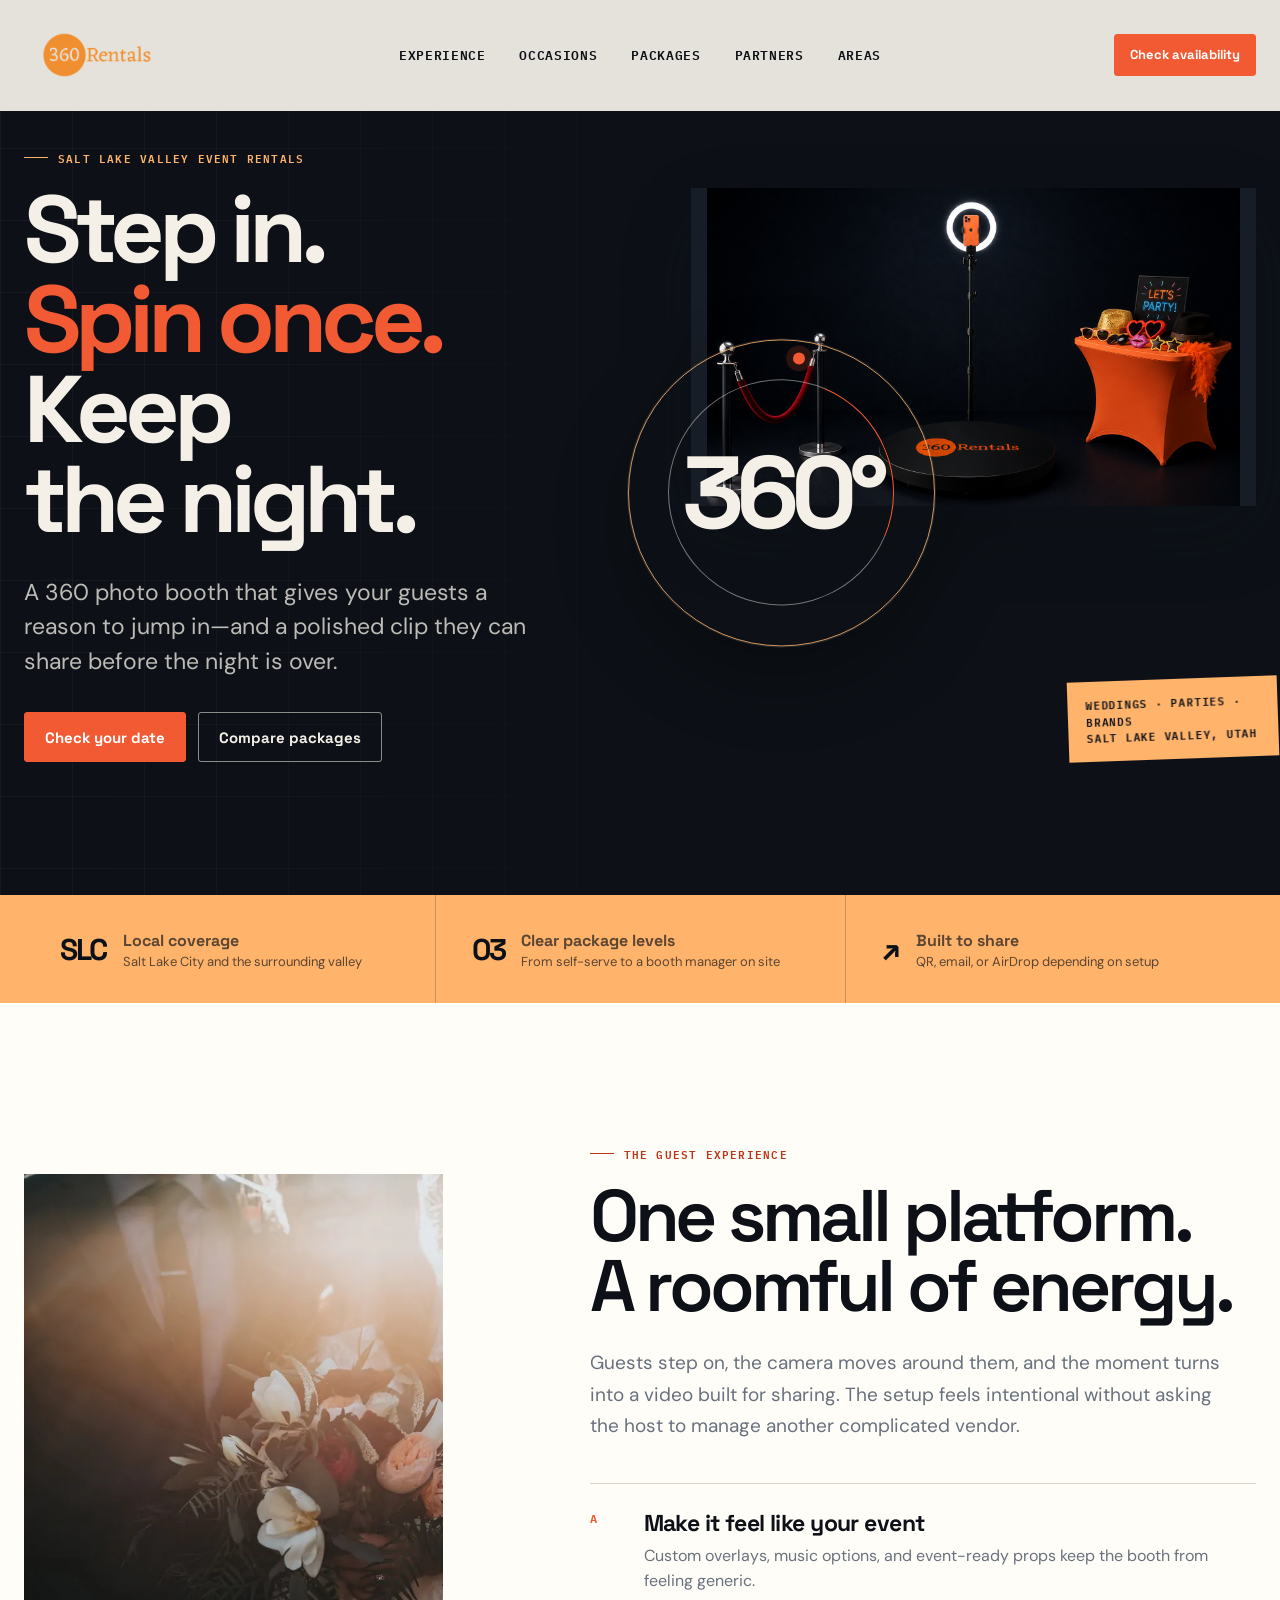
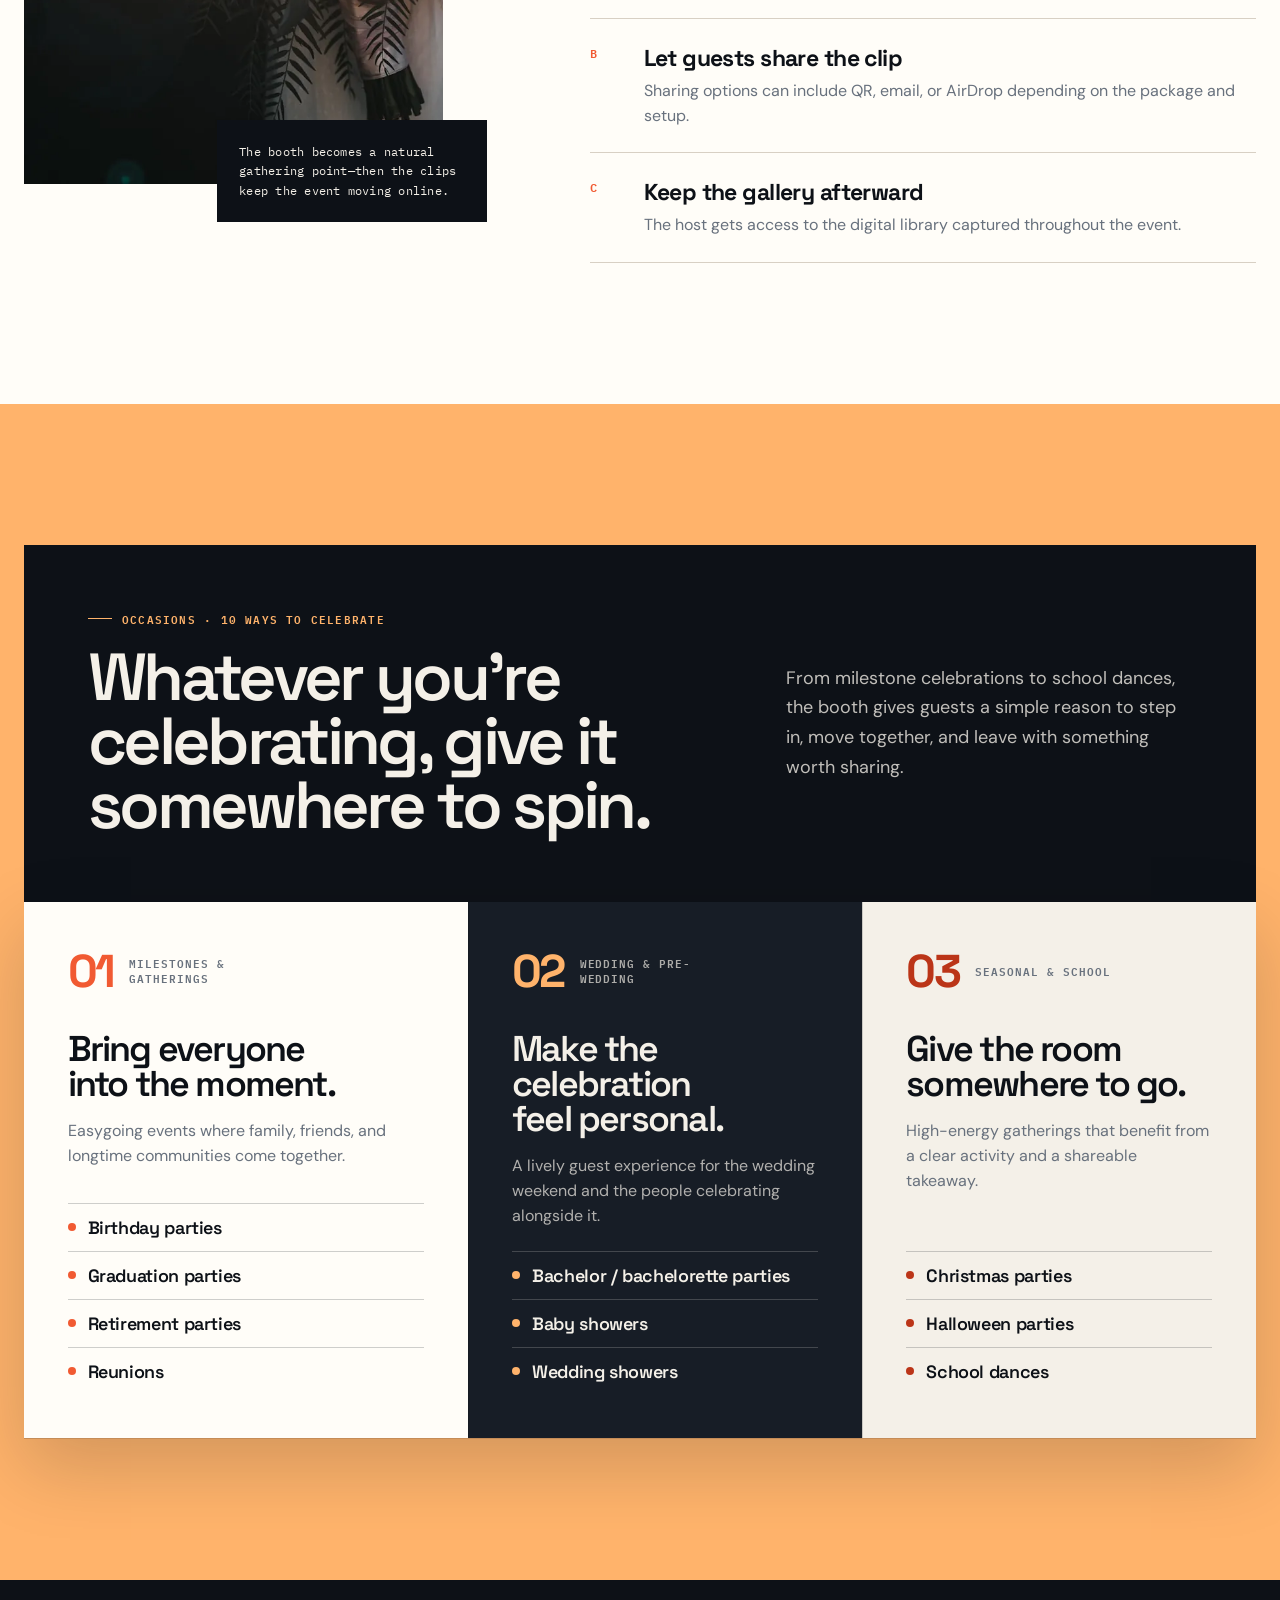
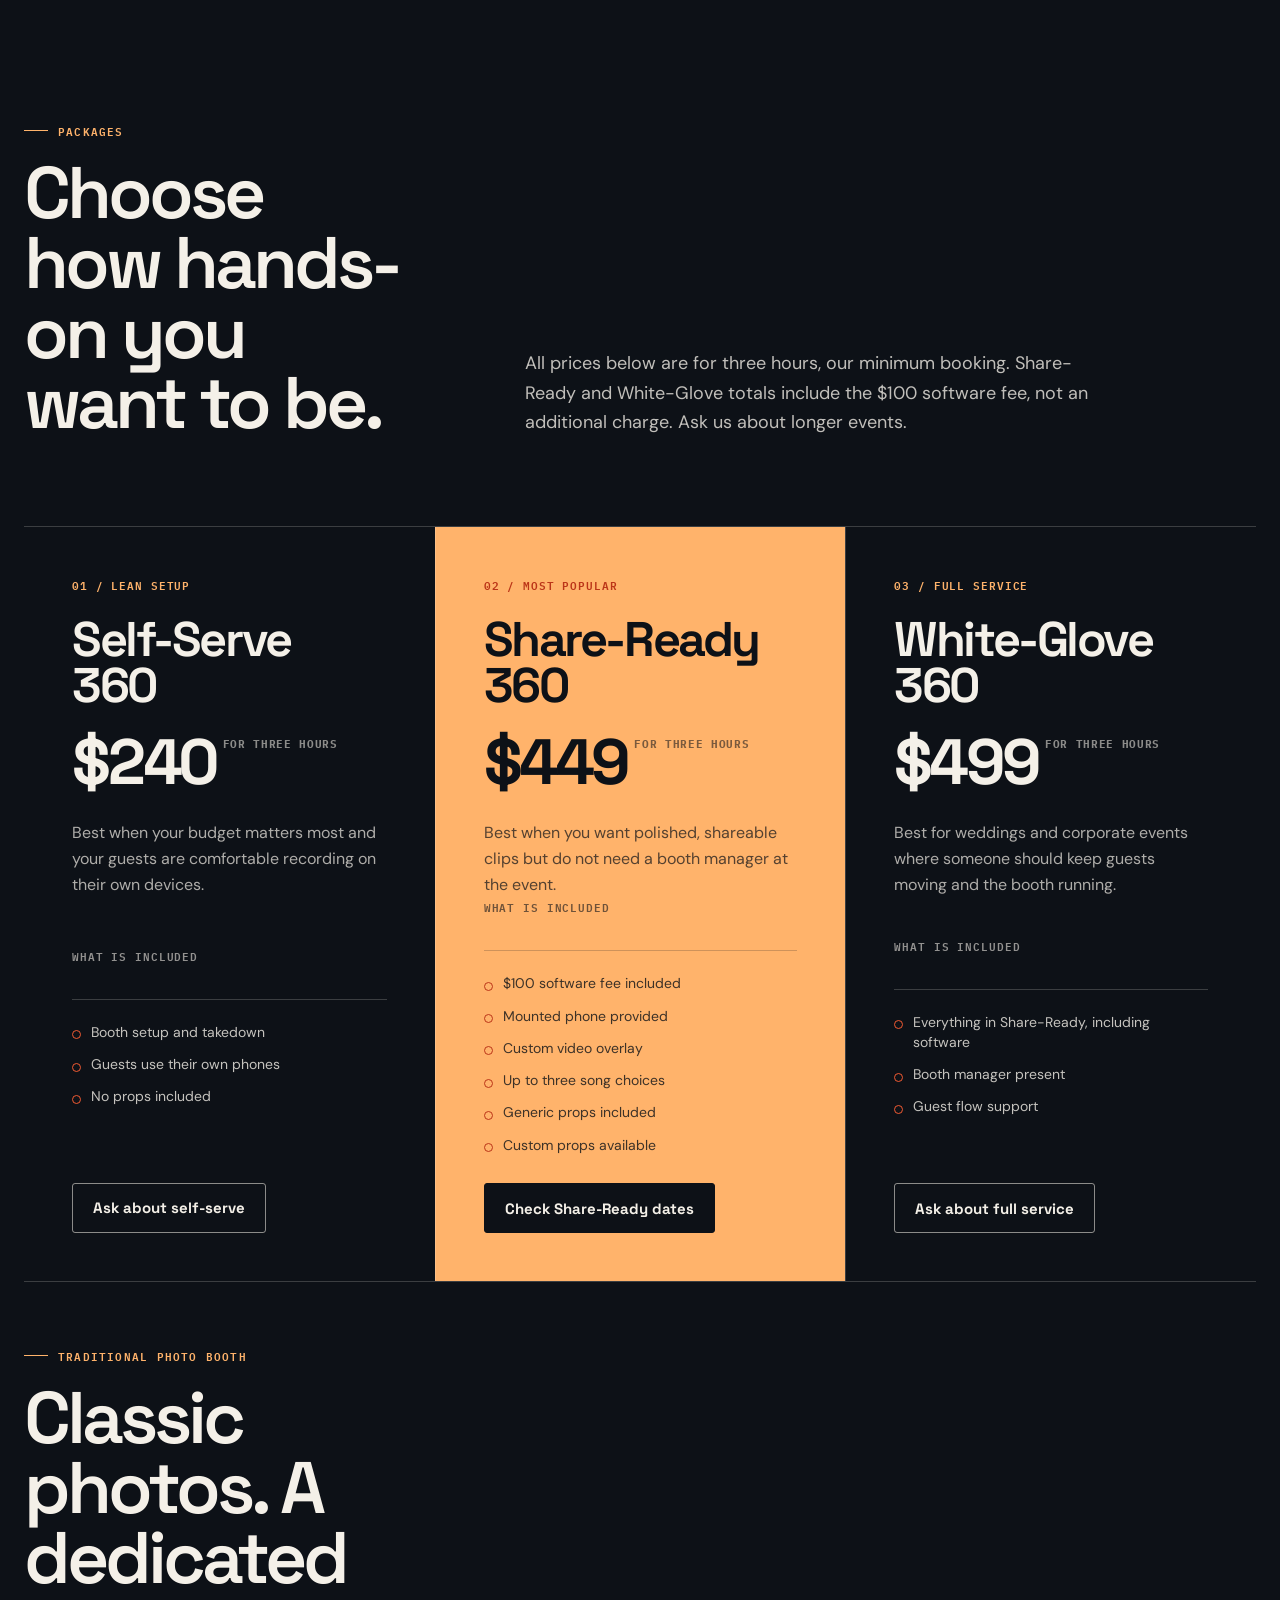
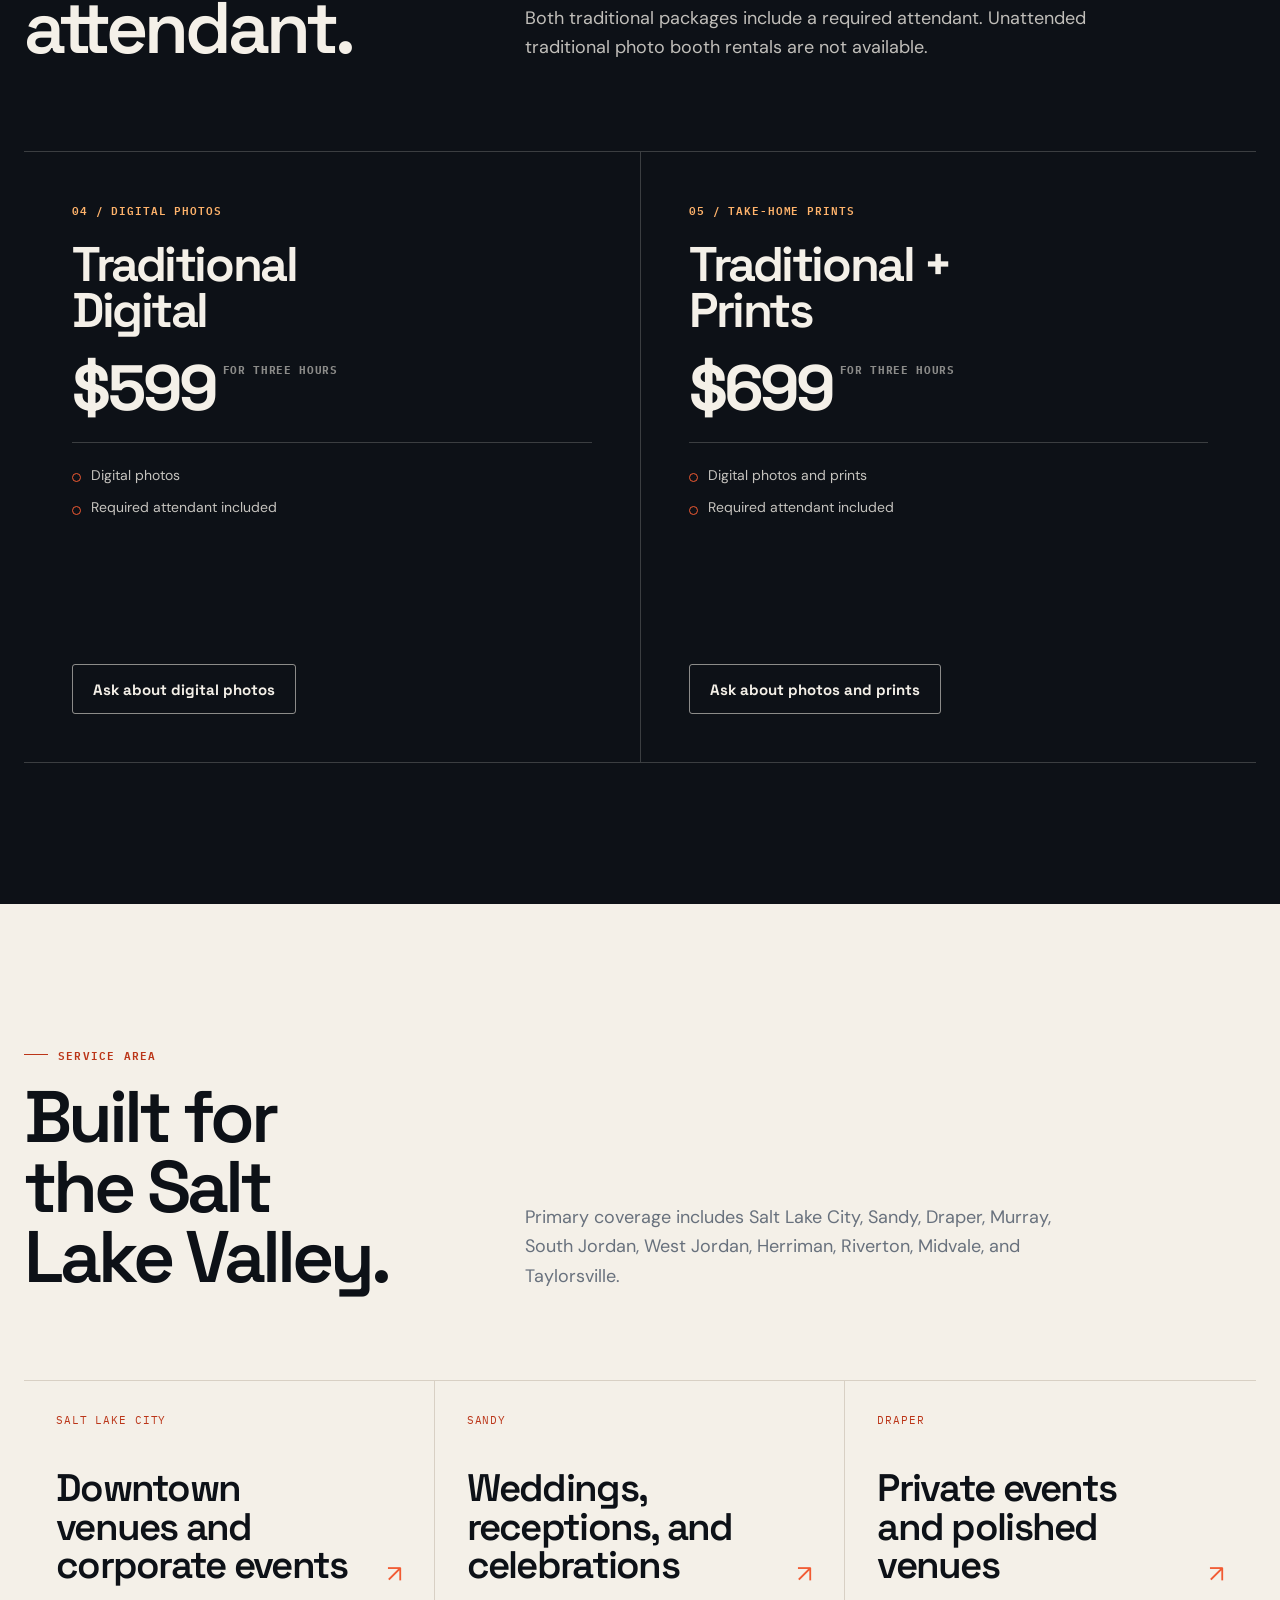
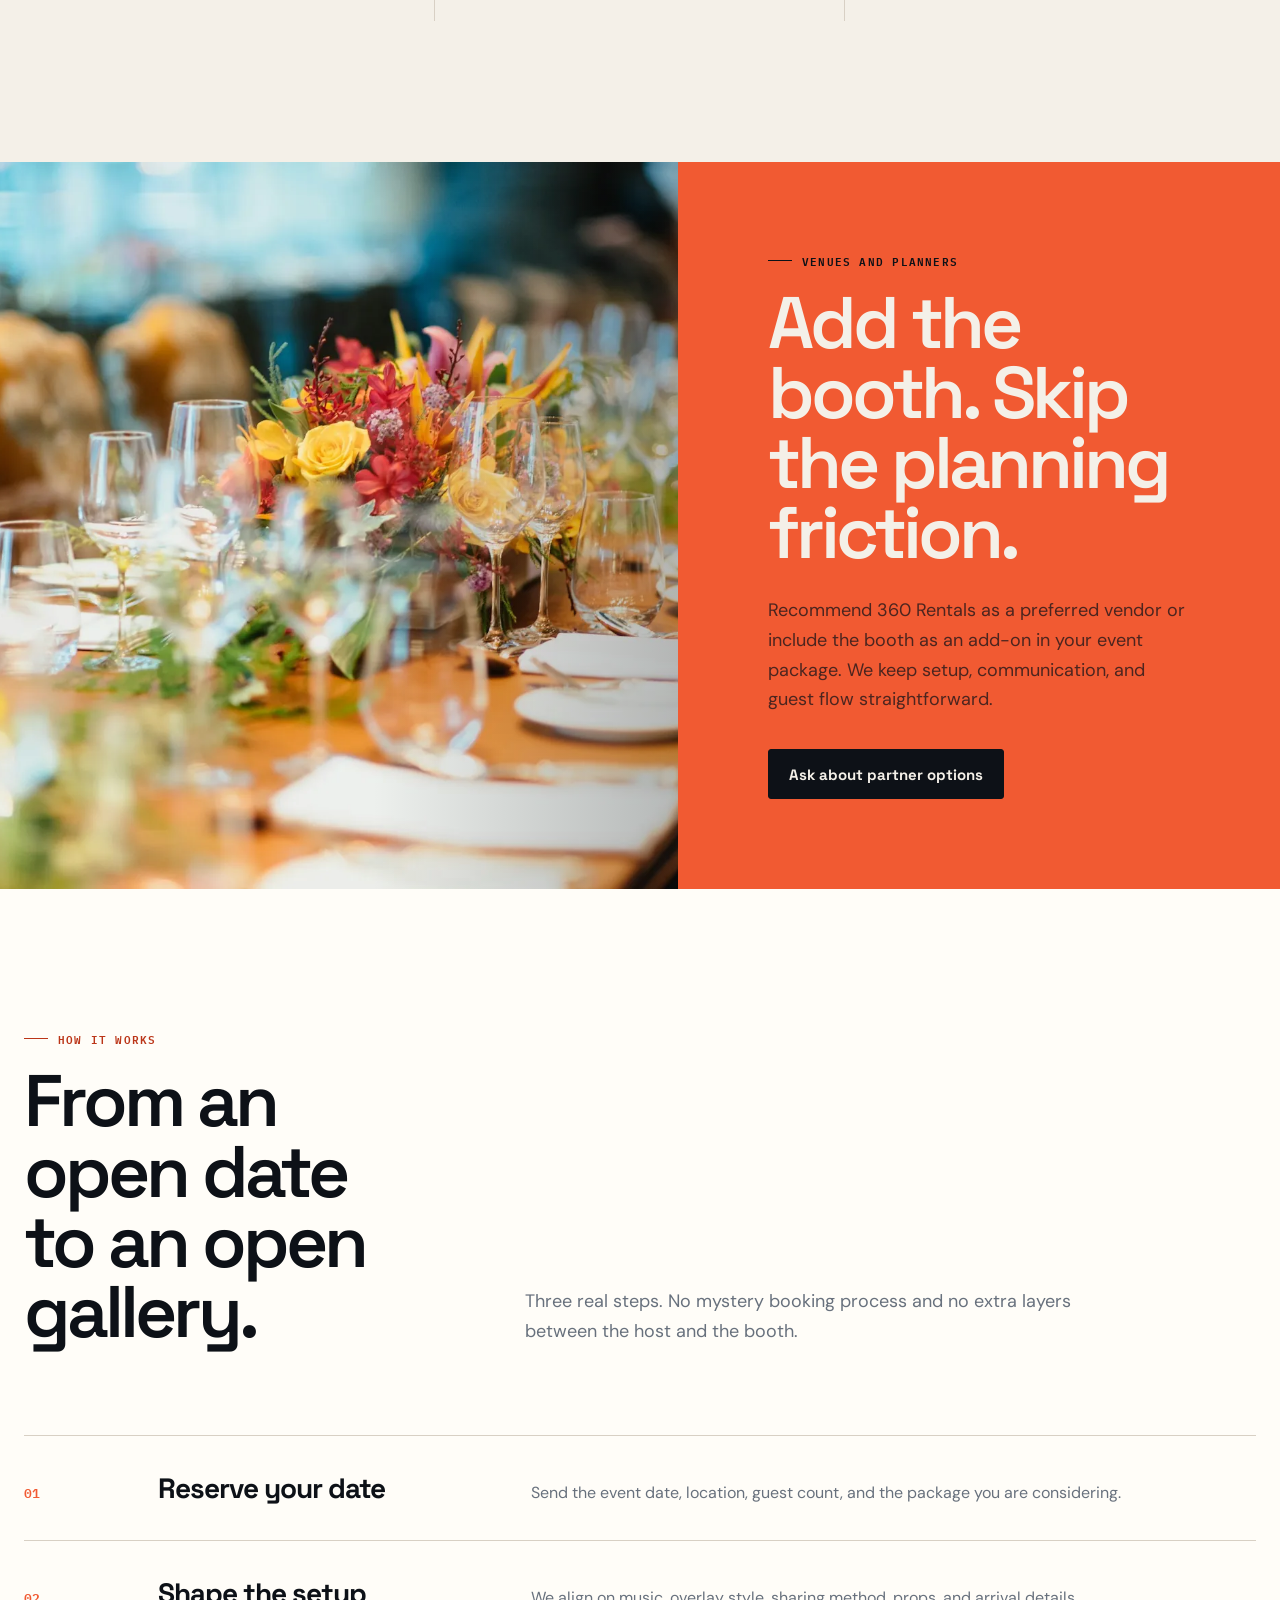
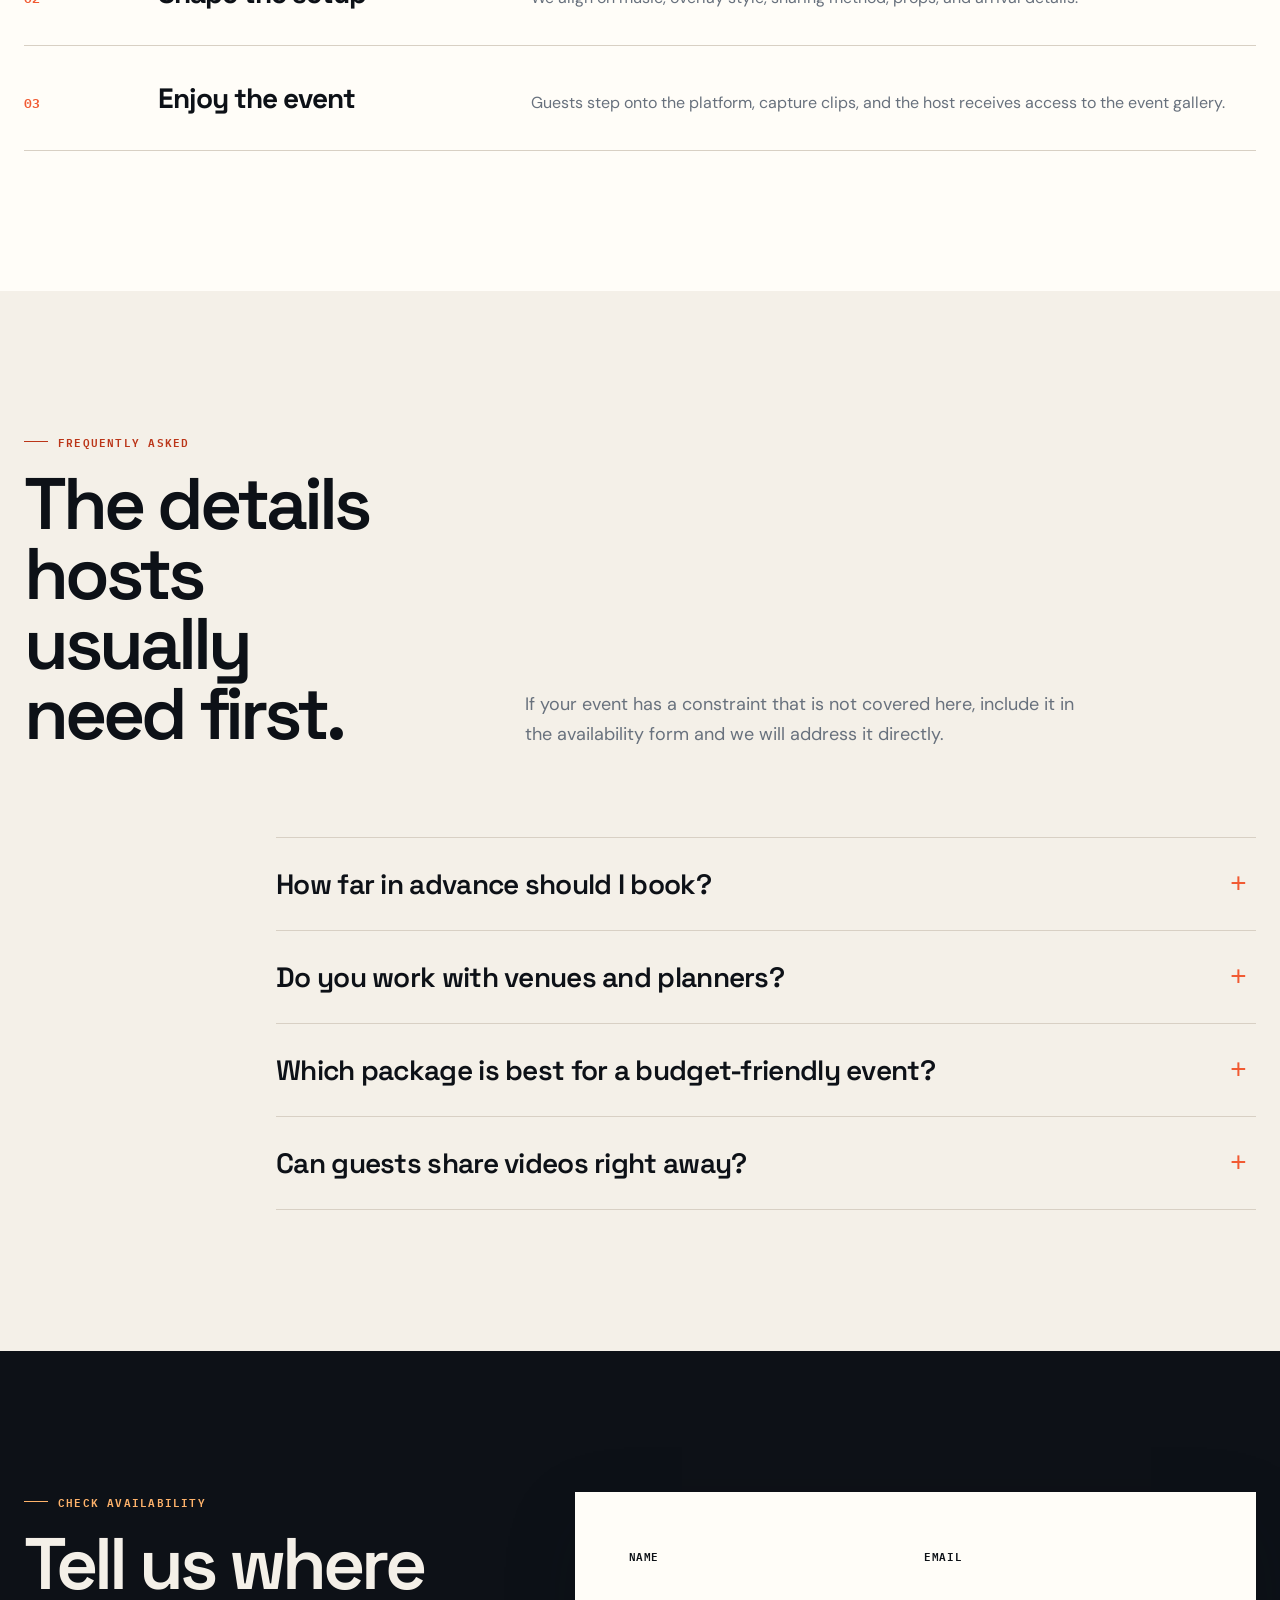
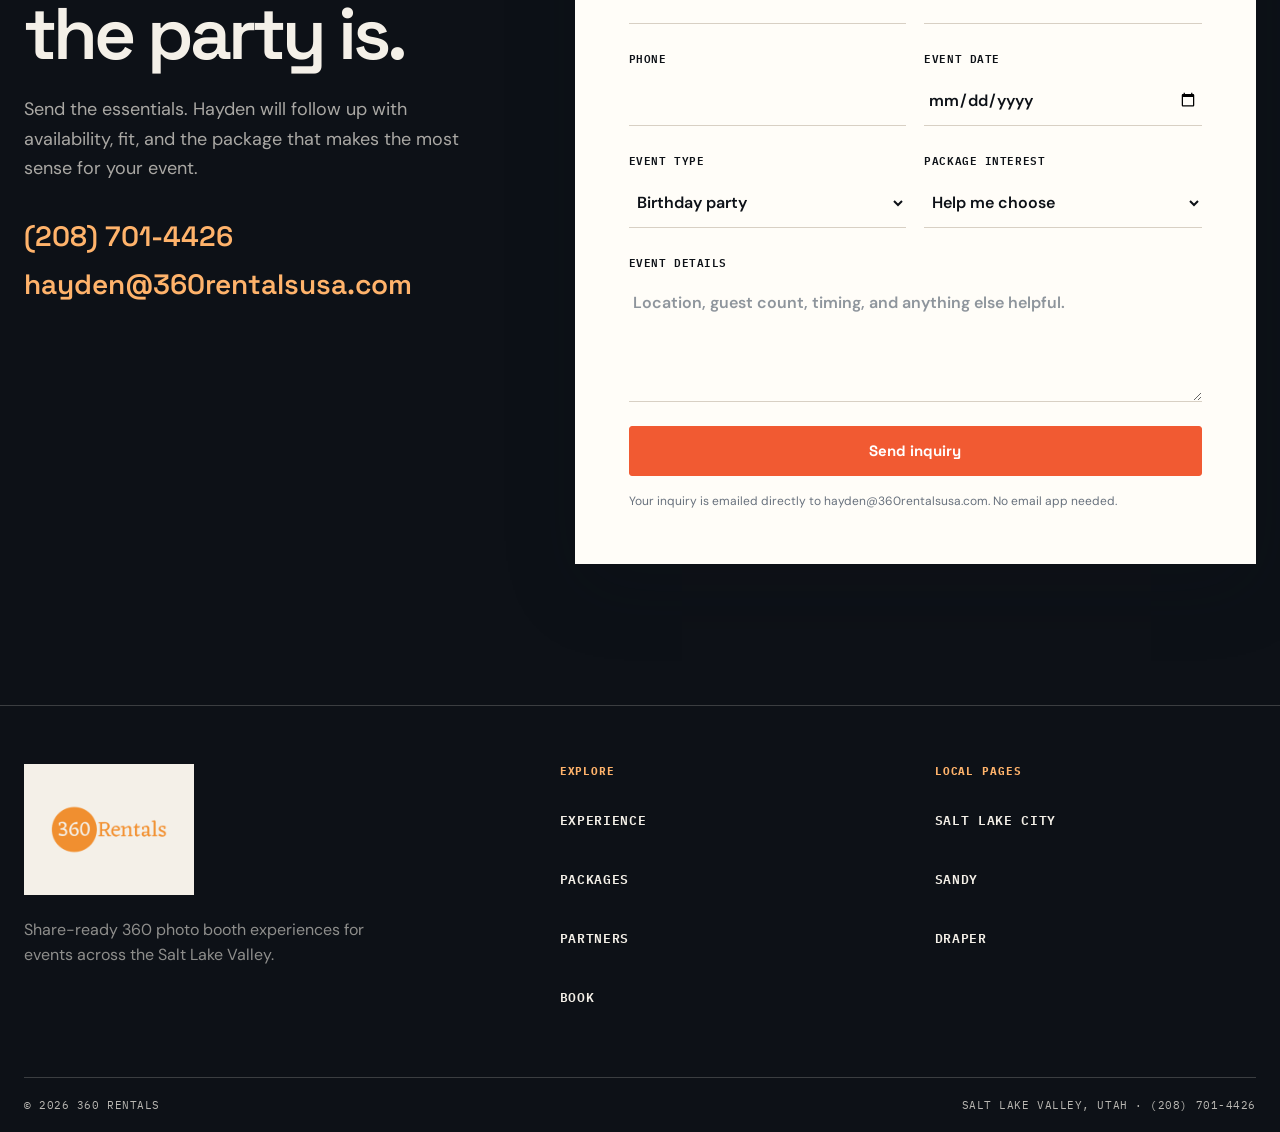
==== commit 993fdece: "Update three-hour booth packages and included software fees" ====
--- a/index.html
+++ b/index.html
@@ -51,50 +51,64 @@
         "url": "https://www.360rentalsusa.com/",
         "telephone": "+12087014426",
         "email": "hayden@360rentalsusa.com",
-        "priceRange": "$80-$135",
+        "priceRange": "$240-$699 for three hours",
         "areaServed": [
-          "Salt Lake City, UT",
-          "Sandy, UT",
-          "Draper, UT",
-          "Murray, UT",
-          "South Jordan, UT",
-          "West Jordan, UT",
-          "Herriman, UT",
-          "Riverton, UT",
-          "Midvale, UT",
-          "Taylorsville, UT"
+                "Salt Lake City, UT",
+                "Sandy, UT",
+                "Draper, UT",
+                "Murray, UT",
+                "South Jordan, UT",
+                "West Jordan, UT",
+                "Herriman, UT",
+                "Riverton, UT",
+                "Midvale, UT",
+                "Taylorsville, UT"
         ],
         "address": {
-          "@type": "PostalAddress",
-          "addressLocality": "Salt Lake City",
-          "addressRegion": "UT",
-          "addressCountry": "US"
+                "@type": "PostalAddress",
+                "addressLocality": "Salt Lake City",
+                "addressRegion": "UT",
+                "addressCountry": "US"
         },
         "sameAs": [],
         "makesOffer": [
-          {
-            "@type": "Offer",
-            "name": "Self-Serve 360",
-            "price": "80",
-            "priceCurrency": "USD",
-            "description": "Booth setup and takedown with guests using their own phones."
-          },
-          {
-            "@type": "Offer",
-            "name": "Share-Ready 360",
-            "price": "115",
-            "priceCurrency": "USD",
-            "description": "Client-operated 360 booth with sharing-friendly setup and generic props."
-          },
-          {
-            "@type": "Offer",
-            "name": "White-Glove 360",
-            "price": "135",
-            "priceCurrency": "USD",
-            "description": "Full-service 360 booth with a booth manager present."
-          }
+                {
+                        "@type": "Offer",
+                        "name": "Self-Serve 360",
+                        "price": "240",
+                        "priceCurrency": "USD",
+                        "description": "Three-hour package with setup and takedown; guests use their own phones."
+                },
+                {
+                        "@type": "Offer",
+                        "name": "Share-Ready 360",
+                        "price": "449",
+                        "priceCurrency": "USD",
+                        "description": "Three-hour client-operated package; includes the $100 software fee, provided phone, custom video overlay, music choices and generic props."
+                },
+                {
+                        "@type": "Offer",
+                        "name": "White-Glove 360",
+                        "price": "499",
+                        "priceCurrency": "USD",
+                        "description": "Three-hour full-service package; includes the $100 software fee and a booth manager."
+                },
+                {
+                        "@type": "Offer",
+                        "name": "Traditional Photo Booth \u2014 Digital",
+                        "price": "599",
+                        "priceCurrency": "USD",
+                        "description": "Three-hour traditional photo booth package with a required attendant included; unattended rentals are not available."
+                },
+                {
+                        "@type": "Offer",
+                        "name": "Traditional Photo Booth \u2014 Digital + Prints",
+                        "price": "699",
+                        "priceCurrency": "USD",
+                        "description": "Three-hour traditional photo booth package with a required attendant included; unattended rentals are not available."
+                }
         ]
-      }
+}
     </script>
     <script type="application/ld+json">
       {
@@ -309,13 +323,13 @@
         <div class="shell">
           <div class="section-heading" data-reveal>
             <div><p class="eyebrow eyebrow-light">Packages</p><h2>Choose how hands-on you want to be.</h2></div>
-            <p>Every package gets the booth to your event. The difference is the phone, sharing setup, customization, and who manages the guest experience.</p>
+            <p>All prices below are for three hours, our minimum booking. Share-Ready and White-Glove totals include the $100 software fee, not an additional charge. Ask us about longer events.</p>
           </div>
           <div class="package-grid" data-reveal>
             <article class="package-card">
               <span class="package-index">01 / Lean setup</span>
               <h3>Self-Serve 360</h3>
-              <p class="price">$80 <span>per hour</span></p>
+              <p class="price">$240 <span>for three hours</span></p>
               <p class="package-summary">Best when your budget matters most and your guests are comfortable recording on their own devices.</p>
               <p class="package-label">What is included</p>
               <ul class="package-list">
@@ -328,10 +342,11 @@
             <article class="package-card package-card-featured">
               <span class="package-index">02 / Most popular</span>
               <h3>Share-Ready 360</h3>
-              <p class="price">$115 <span>per hour</span></p>
+              <p class="price">$449 <span>for three hours</span></p>
               <p class="package-summary">Best when you want polished, shareable clips but do not need a booth manager at the event.</p>
               <p class="package-label">What is included</p>
               <ul class="package-list">
+                <li>$100 software fee included</li>
                 <li>Mounted phone provided</li>
                 <li>Custom video overlay</li>
                 <li>Up to three song choices</li>
@@ -343,15 +358,35 @@
             <article class="package-card">
               <span class="package-index">03 / Full service</span>
               <h3>White-Glove 360</h3>
-              <p class="price">$135 <span>per hour</span></p>
+              <p class="price">$499 <span>for three hours</span></p>
               <p class="package-summary">Best for weddings and corporate events where someone should keep guests moving and the booth running.</p>
               <p class="package-label">What is included</p>
               <ul class="package-list">
-                <li>Everything in Share-Ready</li>
+                <li>Everything in Share-Ready, including software</li>
                 <li>Booth manager present</li>
                 <li>Guest flow support</li>
               </ul>
               <a class="button button-secondary" href="#book">Ask about full service</a>
+            </article>
+          </div>
+          <div class="section-heading traditional-heading" data-reveal>
+            <div><p class="eyebrow eyebrow-light">Traditional photo booth</p><h2>Classic photos. A dedicated attendant.</h2></div>
+            <p>Both traditional packages include a required attendant. Unattended traditional photo booth rentals are not available.</p>
+          </div>
+          <div class="package-grid traditional-grid" data-reveal>
+            <article class="package-card">
+              <span class="package-index">04 / Digital photos</span>
+              <h3>Traditional Digital</h3>
+              <p class="price">$599 <span>for three hours</span></p>
+              <ul class="package-list"><li>Digital photos</li><li>Required attendant included</li></ul>
+              <a class="button button-secondary" href="#book">Ask about digital photos</a>
+            </article>
+            <article class="package-card">
+              <span class="package-index">05 / Take-home prints</span>
+              <h3>Traditional + Prints</h3>
+              <p class="price">$699 <span>for three hours</span></p>
+              <ul class="package-list"><li>Digital photos and prints</li><li>Required attendant included</li></ul>
+              <a class="button button-secondary" href="#book">Ask about photos and prints</a>
             </article>
           </div>
         </div>
@@ -484,6 +519,8 @@
                 <option>Self-Serve 360</option>
                 <option>Share-Ready 360</option>
                 <option>White-Glove 360</option>
+                <option>Traditional Digital</option>
+                <option>Traditional + Prints</option>
               </select>
             </label>
             <label class="full">Event details<textarea name="details" placeholder="Location, guest count, timing, and anything else helpful."></textarea></label>
--- a/styles.css
+++ b/styles.css
@@ -1925,4 +1925,8 @@
     animation-duration: 0.01ms !important;
     animation-iteration-count: 1 !important;
   }
-}+}
+/* Traditional packages share the existing responsive package styling. */
+.traditional-heading { margin-top: 64px; }
+.traditional-grid { grid-template-columns: repeat(2, minmax(0, 1fr)); }
+@media (max-width: 760px) { .traditional-grid { grid-template-columns: 1fr; } }
